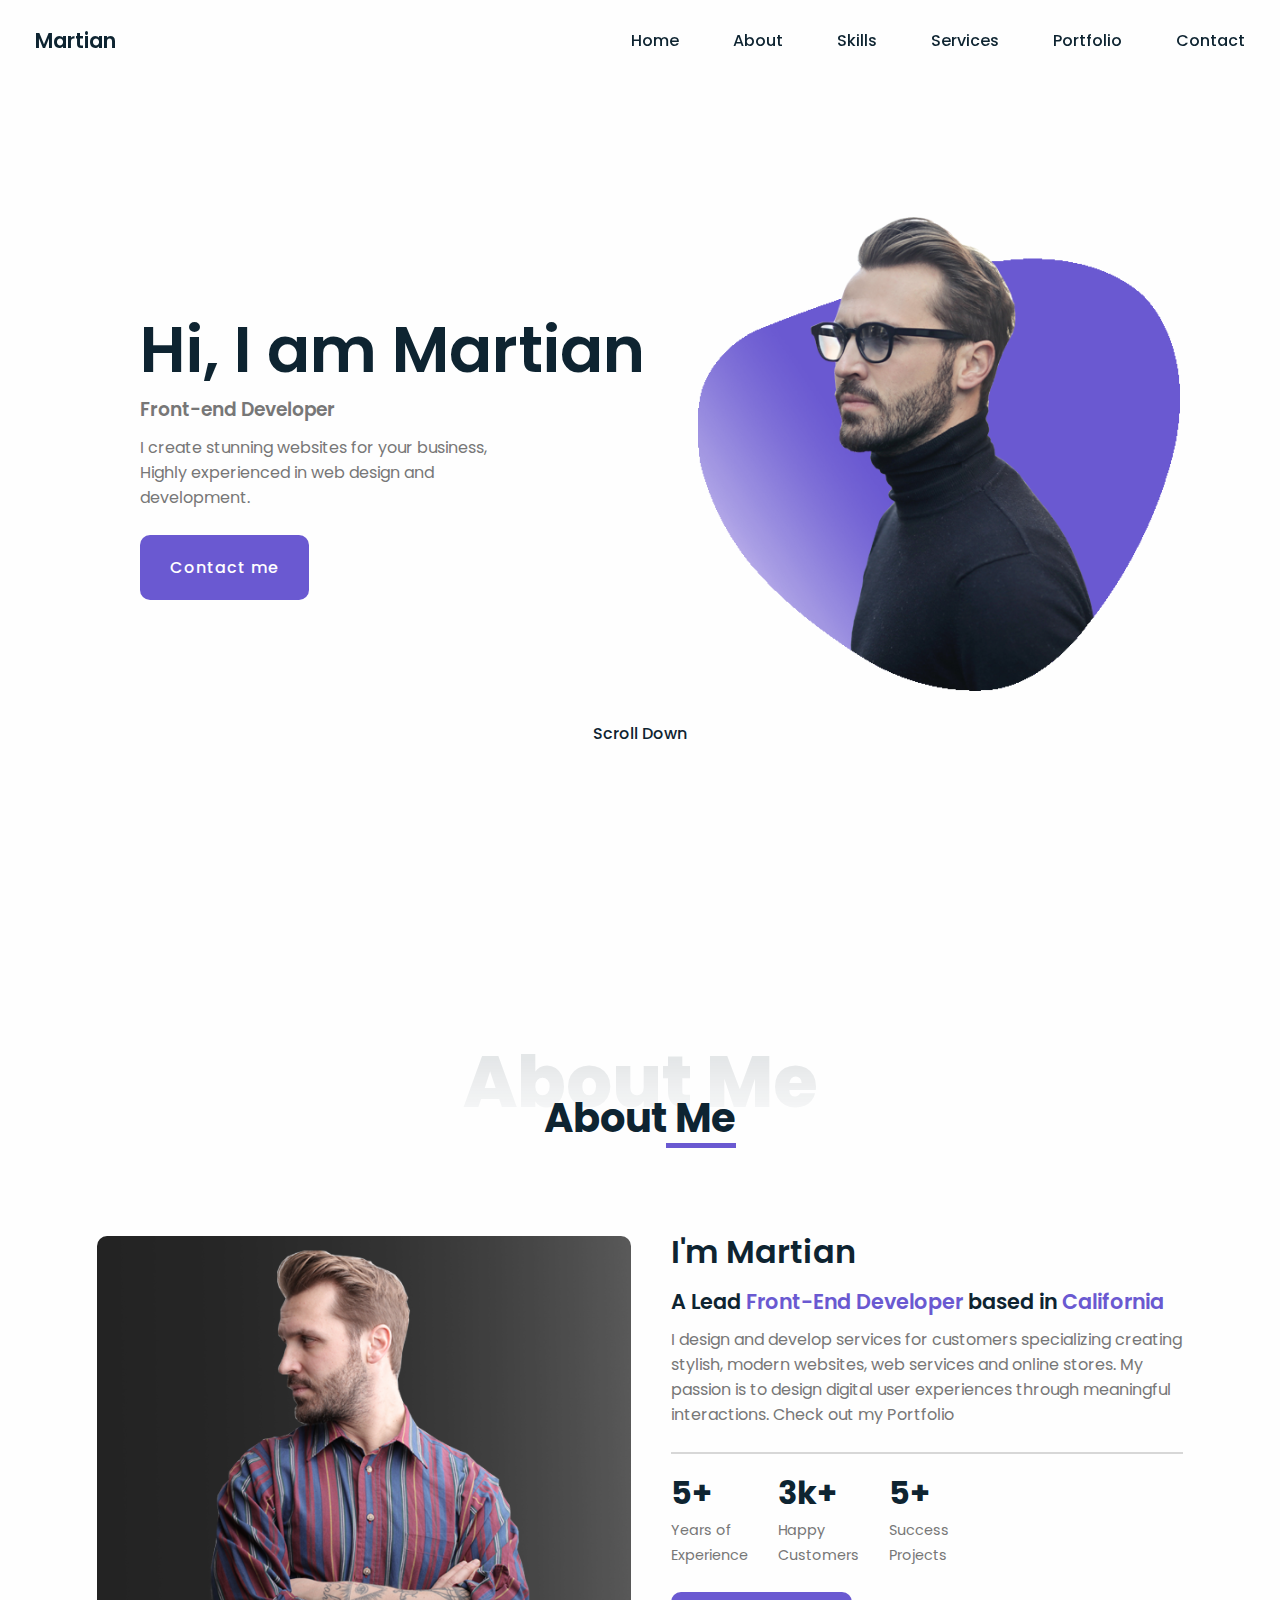
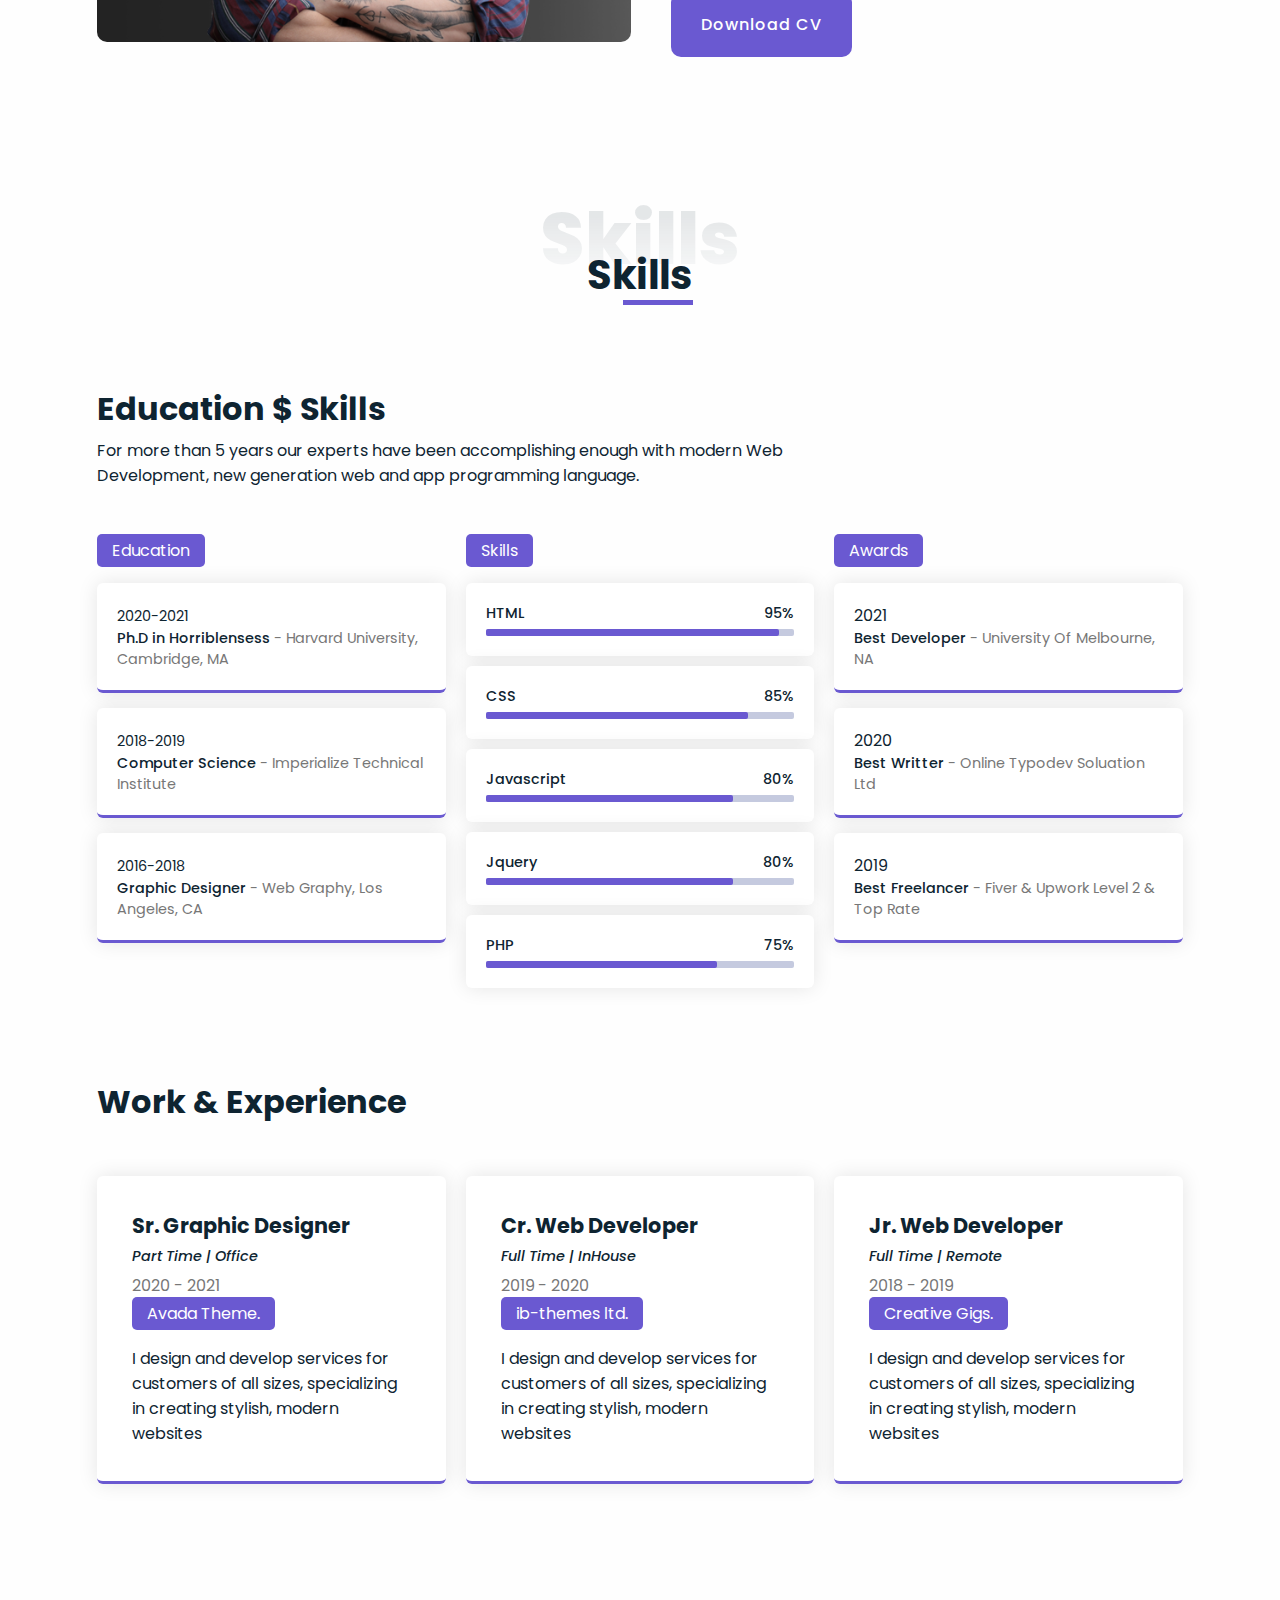
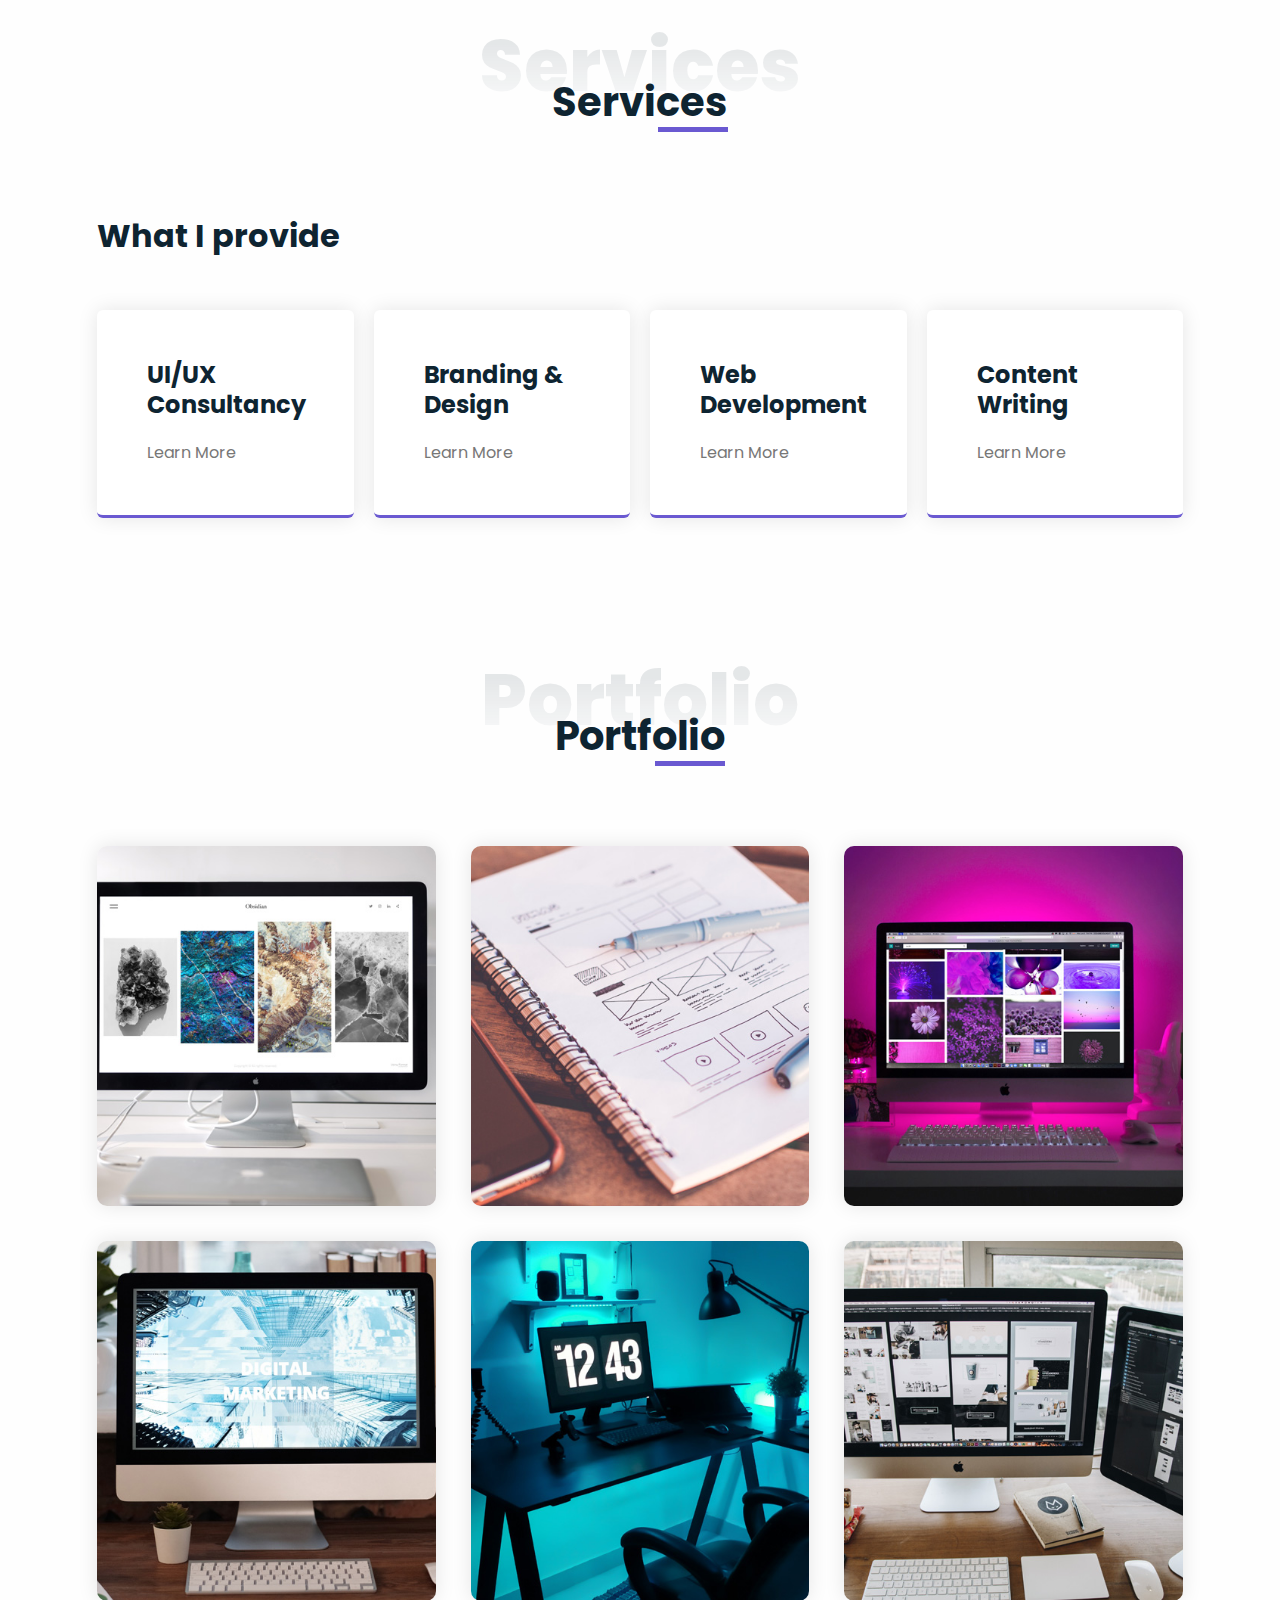
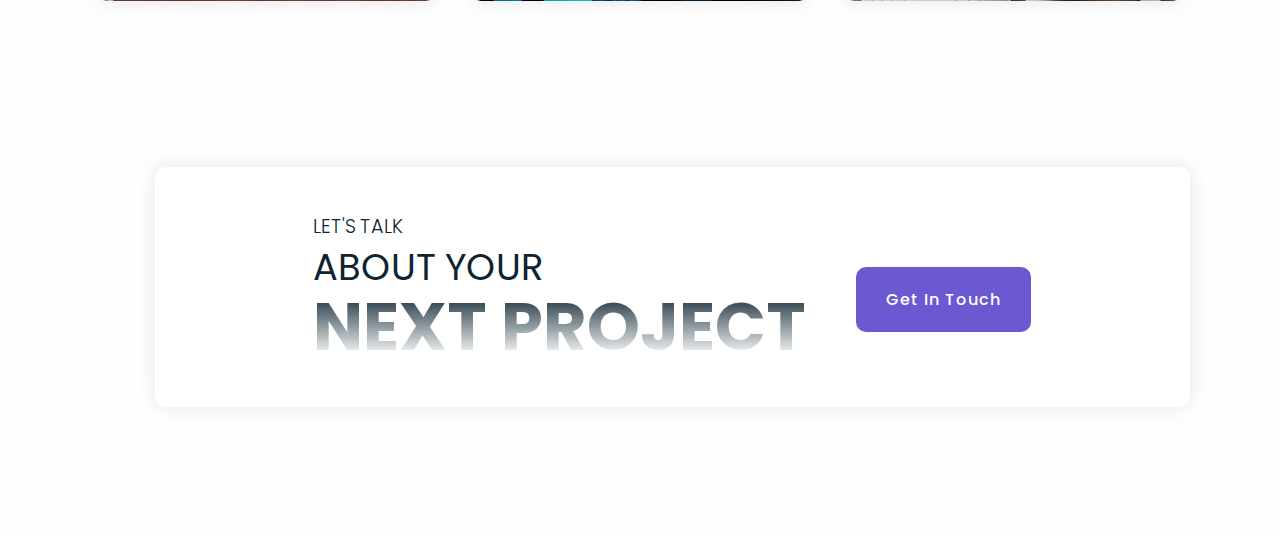
==== site/index.html @ 03ec8947 "portfolio" ====
<!DOCTYPE html>
<html lang="en" dir="ltr">
  <head>
    <meta charset="utf-8">
    <meta name="viewport" content="width=device-width, initial-scale=1.0">
    <title>Complete Responsive Personal Portfolio Website - Html, Css & Javascript</title>
    <link rel="stylesheet" href="css/style.css">
    <link rel="stylesheet" href="https://cdnjs.cloudflare.com/ajax/libs/font-awesome/6.2.1/css/all.min.css" integrity="sha512-MV7K8+y+gLIBoVD59lQIYicR65iaqukzvf/nwasF0nqhPay5w/9lJmVM2hMDcnK1OnMGCdVK+iQrJ7lzPJQd1w==" crossorigin="anonymous" referrerpolicy="no-referrer" />
  </head>
  <body>

    <!--=======Scroll to top button=======-->

    <!--=======Light/Dark theme button=======-->

    <!--=======Header=======-->
    <header>
      <div class="nav-bar">
        <a href="#" class="logo">Martian</a>
        <div class="navigation">
          <div class="nav-items">
            <a href="#home">Home</a>
            <a href="#about">About</a>
            <a href="#skills">Skills</a>
            <a href="#services">Services</a>
            <a href="#portfolio">Portfolio</a>
            <a href="#contact">Contact</a>
          </div>
        </div>
      </div>
    </header>

    <!--=======Home section=======-->
    <section class="home flex-center" id="home">
      <div class="home-container">
        <div class="media-icons">
          <a href="#"><i class="fab fa-facebook-f"></i></a>
          <a href="#"><i class="fab fa-instagram"></i></a>
          <a href="#"><i class="fab fa-twitter"></i></a>
        </div>
        <div class="info">
          <h2>Hi, I am Martian</h2>
          <h3>Front-end Developer</h3>
          <p>I create stunning websites for your business, Highly experienced in web design and development.</p>
          <a href="" class="btn">Contact me <i class="fas fa-arrow-circle-right"></i></a>
        </div>
        <div class="home-img">
          <img src="images/main-img.png" alt="">
        </div>
      </div>
      <a href="#about" class="scroll-down">
        Scroll Down <i class="fas fa-arrow-down"></i>
      </a>
    </section>

    <!--=======About section=======-->
    <section class="about section" id="about">
      <div class="container flex-center">
        <h1 class="section-title-01">About Me</h1>
        <h2 class="section-title-02">About Me</h2>
        <div class="content flex-center">
          <div class="about-img">
            <img src="images/about-img.png" alt="">
          </div>
          <div class="about-info">
            <div class="description">
              <h3>I'm Martian</h3>
              <h4>A Lead <span>Front-End Developer</span> based in <span>California</span></h4>
              <p>I design and develop services for customers specializing creating stylish, modern websites, web services and online stores. My passion is to design digital user experiences through meaningful interactions. Check out my Portfolio</p>
            </div>
            <ul class="professional-list">
              <li class="list-item">
                <h3>5+</h3>
                <span>Years of <br> Experience</span>
              </li>
              <li class="list-item">
                <h3>3k+</h3>
                <span>Happy <br> Customers</span>
              </li>
              <li class="list-item">
                <h3>5+</h3>
                <span>Success <br> Projects</span>
              </li>
            </ul>
            <a href="" class="btn">Download CV <i class="fas fa-download"></i></a>
          </div>
        </div>
      </div>
    </section>

    <!--=======Skills section=======-->
    <section class="skills section" id="skills">
      <div class="container flex-center">
        <h1 class="section-title-01">Skills</h1>
        <h2 class="section-title-02">Skills</h2>
        <div class="content">
          <div class="skills-description">
            <h3>Education $ Skills</h3>
            <p>For more than 5 years our experts have been accomplishing enough with modern Web Development, new generation web and app programming language.</p>
          </div>
          <div class="skills-info education-all">
            <div class="education">
              <h4><label>Education</label></h4>
              <ul class="edu-list">
                <li class="item">
                  <span class="year">2020-2021</span>
                  <p><span>Ph.D in Horriblensess</span> - Harvard University, Cambridge, MA</p>
                </li>
                <li class="item">
                  <span class="year">2018-2019</span>
                  <p><span>Computer Science</span> - Imperialize Technical Institute</p>
                </li>
                <li class="item">
                  <span class="year">2016-2018</span>
                  <p><span>Graphic Designer</span> - Web Graphy, Los Angeles, CA</p>
                </li>
              </ul>
            </div>
            <div class="education">
              <h4><label>Skills</label></h4>
              <ul class="bars">
                <li class="bar">
                  <div class="info">
                    <span>HTML</span>
                    <span>95%</span>
                  </div>
                  <div class="line html"></div>
                </li>
                <li class="bar">
                  <div class="info">
                    <span>CSS</span>
                    <span>85%</span>
                  </div>
                  <div class="line css"></div>
                </li>
                <li class="bar">
                  <div class="info">
                    <span>Javascript</span>
                    <span>80%</span>
                  </div>
                  <div class="line javascript"></div>
                </li>
                <li class="bar">
                  <div class="info">
                    <span>Jquery</span>
                    <span>80%</span>
                  </div>
                  <div class="line jquery"></div>
                </li>
                <li class="bar">
                  <div class="info">
                    <span>PHP</span>
                    <span>75%</span>
                  </div>
                  <div class="line php"></div>
                </li>
              </ul>
            </div>
            <div class="education">
              <h4><label>Awards</label></h4>
              <ul class="edu-list">
                <li class="item">
                  <span>2021</span>
                  <p><span>Best Developer</span> - University Of Melbourne, NA</p>
                </li>
                <li class="item">
                  <span>2020</span>
                  <p><span>Best Writter</span> - Online Typodev Soluation Ltd</p>
                </li>
                <li class="item">
                  <span>2019</span>
                  <p><span>Best Freelancer</span> - Fiver & Upwork Level 2 & Top Rate</p>
                </li>
              </ul>
            </div>
          </div>
          
          <div class="skills-description">
            <h3>Work & Experience</h3>
          </div>
          <div class="skills-info">
            <div class="experience-card">
              <div class="upper">
                <h3>Sr. Graphic Designer</h3>
                <h5>Part Time | Office</h5>
                <span>2020 - 2021</span>
              </div>
              <div class="hr"></div>
              <h4><label>Avada Theme.</label></h4>
              <p>I design and develop services for customers of all sizes, specializing in creating stylish, modern websites</p>
            </div>
            <div class="experience-card">
              <div class="upper">
                <h3>Cr. Web Developer</h3>
                <h5>Full Time | InHouse</h5>
                <span>2019 - 2020</span>
              </div>
              <div class="hr"></div>
              <h4><label>ib-themes ltd.</label></h4>
              <p>I design and develop services for customers of all sizes, specializing in creating stylish, modern websites</p>
            </div>
            <div class="experience-card">
              <div class="upper">
                <h3>Jr. Web Developer</h3>
                <h5>Full Time | Remote</h5>
                <span>2018 - 2019</span>
              </div>
              <div class="hr"></div>
              <h4><label>Creative Gigs.</label></h4>
              <p>I design and develop services for customers of all sizes, specializing in creating stylish, modern websites</p>
            </div>
          </div>

        </div>
      </div>
    </section>

    <!--=======Services section=======-->
    <section class="services section" id="services">
      <div class="container flex-center">
        <h1 class="section-title-01">Services</h1>
        <h2 class="section-title-02">Services</h2>
        <div class="content">
          <div class="services-description">
            <h3>What I provide</h3>
          </div>
          <ul class="service-list">
            <li class="service-container">

              <div class="service-card">
                <i class="fas fa-pencil-ruler"></i>
                <h3>UI/UX Consultancy</h3>
                <div class="learn-more-btn">
                  Learn More <i class="fas fa-long-arrow-alt-right"></i>
                </div>
              </div>

              <div class="service-modal flex-center">
                <div class="service-modal-body">
                  <i class="fas fa-times modal-close-btn"></i>
                  <h3>Ui/UX Consultancy</h3>
                  <h4>What is UX consulting?</h4>
                  <p>UX consulting helps companies improve their product’s overall usability and optimize expenses by implementing the right UX processes, methods, and tools.</p>
                  <h4>What I provide</h4>
                  <ul>
                    <li><i class="fas fa-check-circle"></i> Establish the right UX processes</li>
                    <li><i class="fas fa-check-circle"></i> Create exceptional user experiences</li>
                    <li><i class="fas fa-check-circle"></i> Discover new business opportunities</li>
                    <li><i class="fas fa-check-circle"></i> Save resources</li>
                  </ul>
                </div>
              </div>

            </li>
            
            <li class="service-container">
              <div class="service-card">
                <i class="fas fa-photo-video"></i>
                <h3>Branding & Design</h3>
                <div class="learn-more-btn">
                  Learn More <i class="fas fa-long-arrow-alt-right"></i>
                </div>
              </div>
              <div class="service-modal flex-center">
                <div class="service-modal-body">
                  <i class="fas fa-times modal-close-btn"></i>
                  <h3>Branding & Design</h3>
                  <h4>What is Brand & Design?</h4>
                  <p>Brand Design can be defined as one of the crucial marketing practices of creating the name, logo, design, and the symbolic elements related to the brand to create a distinctive identity in comparison to the other brands in the market and also providing impetus to the product differentiation.</p>
                  <h4>What I provide</h4>
                  <ul>
                    <li><i class="fas fa-check-circle"></i> Logo Design</li>
                    <li><i class="fas fa-check-circle"></i> Banner Design</li>
                    <li><i class="fas fa-check-circle"></i> Visual Identity Packages</li>
                    <li><i class="fas fa-check-circle"></i> Business Cards & Business Systems</li>
                  </ul>
                </div>
              </div>
            </li>

            <li class="service-container">
              <div class="service-card">
                <i class="fas fa-file-code"></i>
                <h3>Web Development</h3>
                <div class="learn-more-btn">
                  Learn More <i class="fas fa-long-arrow-alt-right"></i>
                </div>
              </div>
              <div class="service-modal flex-center">
                <div class="service-modal-body">
                  <i class="fas fa-times modal-close-btn"></i>
                  <h3>Web Development</h3>
                  <h4>What is Web Development?</h4>
                  <p>Web development services are used to design, build, support, and evolve all types of web-based software.</p>
                  <h4>What I provide</h4>
                  <ul>
                    <li><i class="fas fa-check-circle"></i> Web application development</li>
                    <li><i class="fas fa-check-circle"></i> Testing</li>
                    <li><i class="fas fa-check-circle"></i> Maintenance</li>
                  </ul>
                </div>
              </div>
            </li>

            <li class="service-container">
              <div class="service-card">
                <i class="fas fa-align-left"></i>
                <h3>Content Writing</h3>
                <div class="learn-more-btn">
                  Learn More <i class="fas fa-long-arrow-alt-right"></i>
                </div>
              </div>
              <div class="service-modal flex-center">
                <div class="service-modal-body">
                  <i class="fas fa-times modal-close-btn"></i>
                  <h3>Content Writing</h3>
                  <h4>What is Content Writing?</h4>
                  <p>Content writing is the process of planning, writing and editing web content, typically for digital marketing purposes.</p>
                  <h4>What I provide</h4>
                  <ul>
                    <li><i class="fas fa-check-circle"></i> Web content writing</li>
                    <li><i class="fas fa-check-circle"></i> Blog writing for websites</li>
                    <li><i class="fas fa-check-circle"></i> Social media content</li>
                  </ul>
                </div>
              </div>
            </li>

          </ul>
        </div>
      </div>
    </section>

    <!--=======Portfolio section=======-->
    <section class="portfolio section" id="portfolio">
      <div class="container flex-center">
        <h1 class="section-title-01">Portfolio</h1>
        <h2 class="section-title-02">Portfolio</h2>
        <div class="content">
          <div class="portfolio-list">

            <div class="img-card-container">
              <div class="img-card">
                <div class="overlay"></div>
                <div class="info">
                  <h3>UI/UX Design</h3>
                  <span>Youtube</span>
                </div>
                <img src="images/port-img1.jpg" alt="">
              </div>
              <div class="portfolio-model flex-center">
                <div class="portfolio-model-body">
                  <i class="fas fa-times portfolio-close-btn"></i>
                  <h3>UI/UX Design</h3>
                  <img src="images/port-img1.jpg" alt="">
                  <p>Lorem ipsum dolor sit amet, consectetur adipisicing elit, sed do eiusmod tempor incididunt ut labore et dolore magna aliqua. Ut enim ad minim veniam, quis nostrud exercitation ullamco laboris nisi ut aliquip ex ea commodo consequat.</p>
                </div>
              </div>
            </div>
            <div class="img-card-container">
              <div class="img-card">
                <div class="overlay"></div>
                <div class="info">
                  <h3>Branding & Design</h3>
                  <span>Youtube</span>
                </div>
                <img src="images/port-img2.jpg" alt="">
              </div>
              <div class="portfolio-model flex-center">
                <div class="portfolio-model-body">
                  <i class="fas fa-times portfolio-close-btn"></i>
                  <h3>Branding & Design</h3>
                  <img src="images/port-img2.jpg" alt="">
                  <p>Lorem ipsum dolor sit amet, consectetur adipisicing elit, sed do eiusmod tempor incididunt ut labore et dolore magna aliqua. Ut enim ad minim veniam, quis nostrud exercitation ullamco laboris nisi ut aliquip ex ea commodo consequat.</p>
                </div>
              </div>
            </div>
            <div class="img-card-container">
              <div class="img-card">
                <div class="overlay"></div>
                <div class="info">
                  <h3>Web Development</h3>
                  <span>Youtube</span>
                </div>
                <img src="images/port-img3.jpg" alt="">
              </div>
              <div class="portfolio-model flex-center">
                <div class="portfolio-model-body">
                  <i class="fas fa-times portfolio-close-btn"></i>
                  <h3>Web Development</h3>
                  <img src="images/port-img3.jpg" alt="">
                  <p>Lorem ipsum dolor sit amet, consectetur adipisicing elit, sed do eiusmod tempor incididunt ut labore et dolore magna aliqua. Ut enim ad minim veniam, quis nostrud exercitation ullamco laboris nisi ut aliquip ex ea commodo consequat.</p>
                </div>
              </div>
            </div>
            <div class="img-card-container">
              <div class="img-card">
                <div class="overlay"></div>
                <div class="info">
                  <h3>Content Writing</h3>
                  <span>Youtube</span>
                </div>
                <img src="images/port-img4.jpg" alt="">
              </div>
              <div class="portfolio-model flex-center">
                <div class="portfolio-model-body">
                  <i class="fas fa-times portfolio-close-btn"></i>
                  <h3>Content Writing</h3>
                  <img src="images/port-img4.jpg" alt="">
                  <p>Lorem ipsum dolor sit amet, consectetur adipisicing elit, sed do eiusmod tempor incididunt ut labore et dolore magna aliqua. Ut enim ad minim veniam, quis nostrud exercitation ullamco laboris nisi ut aliquip ex ea commodo consequat.</p>
                </div>
              </div>
            </div>
            <div class="img-card-container">
              <div class="img-card">
                <div class="overlay"></div>
                <div class="info">
                  <h3>Interface Design</h3>
                  <span>Youtube</span>
                </div>
                <img src="images/port-img5.jpg" alt="">
              </div>
              <div class="portfolio-model flex-center">
                <div class="portfolio-model-body">
                  <i class="fas fa-times portfolio-close-btn"></i>
                  <h3>Interface Design</h3>
                  <img src="images/port-img5.jpg" alt="">
                  <p>Lorem ipsum dolor sit amet, consectetur adipisicing elit, sed do eiusmod tempor incididunt ut labore et dolore magna aliqua. Ut enim ad minim veniam, quis nostrud exercitation ullamco laboris nisi ut aliquip ex ea commodo consequat.</p>
                </div>
              </div>
            </div>
            <div class="img-card-container">
              <div class="img-card">
                <div class="overlay"></div>
                <div class="info">
                  <h3>Web Design</h3>
                  <span>Youtube</span>
                </div>
                <img src="images/port-img6.jpg" alt="">
              </div>
              <div class="portfolio-model flex-center">
                <div class="portfolio-model-body">
                  <i class="fas fa-times portfolio-close-btn"></i>
                  <h3>Web Design</h3>
                  <img src="images/port-img6.jpg" alt="">
                  <p>Lorem ipsum dolor sit amet, consectetur adipisicing elit, sed do eiusmod tempor incididunt ut labore et dolore magna aliqua. Ut enim ad minim veniam, quis nostrud exercitation ullamco laboris nisi ut aliquip ex ea commodo consequat.</p>
                </div>
              </div>
            </div>

          </div>
          <!--=======Get-in-touct=======-->
          <div class="get-in-touch sub-section">
            <div class="container">
              <div class="content flex-center">
                <div class="contact-card flex-center">
                  <div class="title">
                    <h4>Let's Talk</h4>
                    <h3>About Your</h3>
                    <h2>Next Project</h2>
                  </div>
                  <div class="contact-btn">
                    <a href="" class="btn">Get In Touch <i class="fas fa-paper-plane"></i> </a>
                  </div>
                </div>
              </div>
            </div>
          </div>
          
          <!--=======Our Clients=======-->
        </div>

      </div>
    </section>
    

    <!--=======Contact section=======-->

    <!--=======Footer=======-->

    <!--=======External scripts=======-->
    <script src="js/main.js"></script>

  </body>
</html>
---- site/css/style.css ----
@import url('https://fonts.googleapis.com/css2?family=Poppins:ital,wght@0,100;0,200;0,300;0,400;0,500;0,600;0,700;0,800;0,900;1,100;1,200;1,300;1,400;1,500;1,600;1,700;1,800;1,900&display=swap');

:root{
  /*=======Main theme colors=======*/
  --first-color: #0e2431;
  --second-color: #6a59d1;
  --third-color: #777;

  /*=======Hover colors=======*/
  --hover-color: #614fd0;

  /*=======Background colors=======*/
  --body-bg-color: #fefefe;
  --card-bg-color: #fff;
  --modal-bg-color: #fff;
  --bg-transparent-color: rgba(0, 0, 0, 0.1);
  --transparent-color-01: rgba(0, 0, 0, 0.1);
  --transparent-color-02: rgba(106, 89, 209, 0.1);
  --line-color: #d7d7d7;

  /*=======Color Filter=======*/
  --color-filter: invert(1);

  /*=======Box shadow=======*/
  --box-shadow: 0px 0px 20px rgb(0 0 0 / 10%);

  /*=======Font size=======*/
  --small-font-size: 0.9em;
  --normal-font-size: 1em;

  /*=======Scroll bar colors=======*/
  --scroll-bar-color: #c5cadf;
  --scroll-thumb-color: #70768a;
  --scroll-thumb-hover-color: #454f6b;
}

*{
  margin: 0;
  padding: 0;
  box-sizing: border-box;
  font-family: 'Poppins', sans-serif;
}

html{
  scroll-behavior: smooth;
}

body{
  color: var(--first-color);
  background: var(--body-bg-color);
  margin: 2rem 0 0 0;
  transition: .5s ease;
}

a{
  text-decoration: none;
}

li{
  list-style: none;
}

/*=======Scroll to top button=======*/

/*=======Light/Dark theme button=======*/

/*=======Scroll bar=======*/
::-webkit-scrollbar{
  background: var(--scroll-bar-color);
}

::-webkit-scrollbar-thumb{
  background: var(--scroll-thumb-color);
  border-radius: 2em;
}

::-webkit-scrollbar-thumb:hover{
  background: var(--scroll-thumb-hover-color);
}

/*=======Header=======*/
header{
  z-index: 99999;
  width: 100%;
  position: fixed;
  top: 0;
  left: 0;
  backdrop-filter: blur(20px);
  transition: .6s ease;
}

header.sticky{
  background: rgba(255, 255, 255, 0.1);
  box-shadow: var(--box-shadow);
}

.nav-bar{
  position: relative;
  height: calc(4rem + 1rem);
  max-width: 1250px;
  display: flex;
  justify-content: space-between;
  align-items: center;
  margin-left: auto;
  margin-right: auto;
  padding: 0 20px;
  transition: .6s ease;
}

header.sticky .nav-bar{
  height: calc(2.5rem + 1rem);
}

.nav-bar .logo{
  color: var(--first-color);
  font-size: 1.3em;
  font-weight: 600;
}

.nav-items a{
  color: var(--first-color);
  font-size: var(--normal-font-size);
  font-weight: 500;
}

.nav-items a:not(:last-child){
  margin-right: 50px;
}

.nav-items a:hover{
  color: var(--second-color);
}

/*=======Home section=======*/
.home{
  position: relative;
  max-width: 1250px;
  min-height: 100vh;
  margin-left: auto;
  margin-right: auto;
  padding: 4rem 2rem;
  flex-direction: column;
}

.home .home-container{
  display: flex;
  justify-content: space-between;
  align-items: center;
  width: 100%;
}

.home-container .media-icons{
  display: flex;
  flex-direction: column;
  margin-right: 40px;
}

.home-container .media-icons a{
  color: var(--second-color);
  font-size: 1.5em;
  margin: 10px 0;
}

.home-container .media-icons a:hover{
  color: var(--hover-color);
}

.home-container .info h2{
  font-size: 4em;
  font-weight: 600;
  line-height: 70px;
}

.home-container .info h3{
  color: var(--third-color);
  font-feature-settings: 1.3em;
  font-weight: 600;
  line-height: 50px;
}

.home-container .info p{
  color: var(--third-color);
  font-size: var(--normal-font-size);
  max-width: 350px;
}

.btn{
  background-color: var(--second-color);
  color: #fff;
  font-size: var(--normal-font-size);
  font-weight: 500;
  display: inline-block;
  margin-top: 25px;
  padding: 20px 30px;
  letter-spacing: 1px;
  border-radius: 10px;
}

.btn:hover{
  background: var(--hover-color);
}

.home-container .home-img{
  position: relative;
}

.home-container .home-img img{
  width: 90%;
  transform: translate(0, 0);
}

.home .scroll-down{
  color: var(--first-color);
  font-size: var(--normal-font-size);
  font-weight: 500;
  margin-top: 20px;
}

.home .scroll-down i{
  color: var(--second-color);
  font-size: 1.2em;
  animation: arrow-down ease 2s infinite;
}

@keyframes arrow-down {
  0%{
    transform: translateY(0);
  }
  30%{
    transform: translateY(10px);
  }
}



/*=======Common styles for all sections=======*/
.flex-center{
  display: flex;
  justify-content: center;
  align-items: center;
}

.section{
  position: relative;
  width: 1150px;
  margin-left: auto;
  margin-right: auto;
  padding: 6rem 2rem 2rem;
}

.sub-section{
  position: relative;
  width: 1150px;
  margin-left: auto;
  margin-right: auto;
  padding: 6rem 0;
}

.section-title-01{
  font-size: 4.5em;
  font-weight: 800;
  margin-bottom: 2rem;
  background: linear-gradient(to top, transparent 0%, var(--first-color) 70%) ;
  -webkit-background-clip: text;
  -webkit-text-fill-color: transparent;
  opacity: .1;
}

.section-title-02{
  font-size: 2.5em;
  font-weight: 700;
  transform: translateY(-80px);
}

.section-title-02:before{
  content: '';
  position: absolute;
  width: 70px;
  height: 5px;
  right: 0;
  bottom: 0;
  background: var(--second-color);
}

.container{
  position: relative;
  flex-direction: column;
}

/*=======About section=======*/
.about .container .content{
  column-gap: 40px;
  width: 100%;
}

.about-img{
  position: relative;
}

.about-img img{
  max-width: 100%;
  min-width: 500px;
  border-radius: 10px;
}

.about-info .description{
  max-width: 600px;
}

.about-info .description h3{
  font-size: 2em;
  font-weight: 600;
  margin-bottom: 10px;
}

.about-info .description h4{
  font-size: 1.3em;
  font-weight: 600;
  margin-bottom: 10px;
}

.about-info .description h4 span{
  color: var(--second-color);
}

.about-info .description p{
  color: var(--third-color);
  font-size: var(--normal-font-size);
  margin-bottom: 15px;
  padding-bottom: 25px;
  border-bottom: 2px solid var(--line-color);
}

.about-info .professional-list{
  display: flex;
  column-gap: 30px;
}

.about-info .professional-list .list-item h3 {
  font-size: 2em;
  font-weight: 700;
}

.about-info .professional-list .list-item span{
  color: var(--third-color);
  font-size: var(--small-font-size);
}

/*=======Skills section=======*/
.skills .container .content{
  width: 100%;
}

.skills-description{
  max-width: 700px;
  margin-bottom: 50px;
}

.skills-description h3{
  font-size: 2em;
  margin-bottom: 5px;
}

.skills-info{
  max-width: 100%;
  display: grid;
  grid-template-columns: repeat(auto-fill, minmax(300px, 1fr));
  gap: 20px;
  margin: 0 auto;
}

.skills-info h4{
  margin-bottom: 20px;
}

.skills-info h4 label{
  background: var(--second-color);
  color: #fff;
  font-size: var(--normal-font-size);
  font-weight: 400;
  padding: 5px 15px;
  border-radius: 5px;
}

.education-all{
  margin-bottom: 80px;
}

.edu-list .item{
  background: var(--card-bg-color);
  box-shadow: var(--box-shadow);
  border-bottom: 3px solid var(--second-color);
  padding: 20px;
  margin-top: 15px;
  border-radius: 6px;
  transition: .3s ease;
}

.edu-list .item .year{
  font-size: var(--small-font-size);
  margin-bottom: 5px;
}

.edu-list .item p{
  color: var(--third-color);
  font-size: var(--small-font-size);
}

.edu-list .item p span{
  color: var(--first-color);
  font-size: var(--normal-font-size);
  font-weight: 500;
}

.bar{
  background: var(--card-bg-color);
  box-shadow: var(--box-shadow);
  margin-bottom: 10px;
  padding: 20px;
  border-radius: 6px;
  transition: .3s ease;
}

.bar .info{
  display: flex;
  justify-content: space-between;
  align-items: center;
  margin-bottom: 5px;
  font-size: var(--small-font-size);
}

.bar .info span{
  font-weight: 500;
}

.bar .line{
  position: relative;
  width: 100%;
  height: 7px;
  background: #c5cadf;
  border-radius: 2px;
}

.bar .line:before{
  content: '';
  position: absolute;
  height: 100%;
  top: 0;
  left: 0;
  background: var(--second-color);
  border-radius: 2px;
}

.bar .html:before{
  width: 95%;
}
.bar .css:before{
  width: 85%;
}
.bar .javascript:before{
  width: 80%;
}
.bar .jquery:before{
  width: 80%;
}
.bar .php:before{
  width: 75%;
}

.experience-card{
  background: var(--card-bg-color);
  border-bottom: 3px solid var(--second-color);
  padding: 35px;
  border-radius: 6px;
  box-shadow: var(--box-shadow);
  transition: .3s ease;
}

.experience-card .upper{
  line-height: 30px;
}

.experience-card h3{
  font-size: 1.3em;
  font-weight: 700;
}

.experience-card h5{
  font-size: var(--small-font-size);
  font-weight: 500;
  font-style: italic;
}

.experience-card span{
  color: var(--third-color);
}

.experience-card hr{
  width: 100%;
  height: 2px;
  background: var(--line-color);
  margin: 10px 0 22px;
}

.edu-list .item:hover, .bar:hover, .experience-card:hover{
  transform: scale(1.03);
}

/*=======Services section=======*/
.services .container .content{
  width: 100%;
}

.services-description h3{
  font-size: 2em;
  margin-bottom: 50px;
}

.service-list{
  display: grid;
  grid-template-columns: repeat(auto-fill, minmax(225px, 1fr));
  max-width: 100%;
  margin: 0 auto;
  gap: 20px;
}

.service-card{
  background: var(--card-bg-color);
  border-bottom: 3px solid var(--second-color);
  padding: 50px;
  border-radius: 6px;
  box-shadow: var(--box-shadow);
}

.service-card i{
  color: var(--second-color);
  font-size: 3em;
  margin-bottom: 30px;
}

.service-card h3{
  font-size: 1.5em;
  font-weight: 700;
  line-height: 30px;
  margin-bottom: 20px;
}

.service-card .learn-more-btn{
  color: var(--third-color);
  cursor: pointer;
  transition: .3s ease;
}

.service-card .learn-more-btn i{
  transition: .3s ease;
  font-size: 0.3em;

}
.service-card:hover .learn-more-btn i{
  transform: translateX(10px);
}

.service-modal{
  z-index: 999999;
  position: fixed;
  width: 100%;
  height: 100vh;
  top: 0;
  left: 0;
  background-color: var(--transparent-color-01);
  backdrop-filter: blur(10px);
  visibility: hidden;
  opacity: 0;
  transition: .3s ease;
}

.service-modal.active{
  visibility: visible;
  opacity: 1;
}

.service-modal-body{
  position: relative;
  background: var(--modal-bg-color);
  max-width: 600px;
  margin: 20px;
  padding: 40px;
  border-radius: 10px;
  box-shadow: var(--box-shadow);
  transform: translateY(-50px);
  transition: .5s ease;
}


.service-modal.active .service-modal-body{
  transform: translateY(0);
}



.service-modal-body .modal-close-btn{
  position: absolute;
  top: 0;
  right: 0;
  margin: 20px;
  cursor: pointer;
}

.service-modal-body h3{
  font-size: 2em;
}

.service-modal-body h4{
  font-size: 1.3em;
  font-weight: 600;
  margin: 15px 0 10px;
}

.service-modal-body ul li{
  margin-top: 15px;
}

.service-modal-body ul li i{
  color: var(--second-color)
}

/*=======Portfolio section=======*/
.portfolio .container .content{
  width: 100%;
}

.portfolio-list{
  display: grid;
  grid-template-columns: repeat(auto-fill, minmax(300px, 1fr));
  max-width: 100%;
  gap: 35px;
  margin: 0 auto;
}

.portfolio-list .img-card{
  position: relative;
  max-width: 100%;
  height: 360px;
  border-radius: 10px;
  box-shadow: var(--box-shadow);
  overflow: hidden;
  cursor: pointer;
}

.portfolio-list .img-card .overlay{
  transition: 1s ease;
}

.portfolio-list .img-card:hover .overlay{
  z-index: 777;
  position: absolute;
  width: 100%;
  height: 100%;
  background: rgba(0, 0, 0, 0.5);
}

.portfolio-list .img-card .info{
  z-index: 777;
  position: absolute;
  bottom: 0;
  left: 0;
  margin: 20px;
  color: #fff;
  transform: translateY(20px);
  opacity: 0;
  transition: .5s ease;
}

.portfolio-list .img-card:hover .info{
  transform: translateY(0);
  opacity: 1;
}

.portfolio-list .img-card .info h3{
  font-size: 1.5em;
}

.portfolio-list .img-card .info span{
  font-size: 1.2em;
}

.portfolio-list .img-card img{
  width: 100%;
  height: 100%;
  object-fit: cover;
}

.portfolio-model{
  z-index: 999999;
  position: fixed;
  width: 100%;
  height: 100vh;
  top: 0;
  left: 0;
  background: var(--transparent-color-01);
  backdrop-filter: blur(20px);
  visibility: hidden;
  opacity: 0;
  transition: .3s ease;
}

.portfolio-model.active{
  visibility: visible;
  opacity: 1;
}

.portfolio-model-body{
  position: relative;
  background: var(--modal-bg-color);
  max-width: 600px;
  margin: 20px;
  padding: 40px;
  border-radius: 10px;
  box-shadow: var(--box-shadow);
  transform: translateY(-50px);
  transition: .5s ease;
}

.portfolio-model.active .portfolio-model-body{
  transform: translateY(0);
}

.portfolio-close-btn{
  position: absolute;
  top: 0;
  right: 0;
  margin: 20px;
  cursor: pointer;
}

.portfolio-model-body h3{
  font-size: 1.5em;
}

.portfolio-model-body img{
  width: 100%;
  margin: 20px 0;
  border-radius: 10px;
}


/*=======Get-in-touct=======*/
.get-in-touch{
  margin-top: 70px;
}

.get-in-touch .container .content{
  width: 100%;
}

.get-in-touch .contact-card{
  position: relative;
  width: 90%;
  background: var(--card-bg-color);
  box-shadow: var(--box-shadow);
  padding: 50px;
  border-radius: 10px;
  column-gap: 50px;
}

.contact-card .title{
  text-transform: uppercase;
  line-height: 60px;
}

.contact-card .title h4{
  font-size: 1.2em;
  font-weight: 300;
  line-height: 20px;
}

.contact-card .title h3{
  font-size: 2.3em;
  font-weight: 400;
}

.contact-card .title h2{
  font-size: 4.2em;
  font-weight: 700;
  background: linear-gradient(to top, transparent 0%, var(--first-color));
  -webkit-background-clip: text;
  -webkit-text-fill-color: transparent;
  opacity: 0.9;
}

/*=======Our Clients=======*/

/*=======Contact section=======*/

/*=======Footer=======*/

/*=======Media query max-width 1070px=======*/
@media screen and (max-width: 1070px){
  /*=======Header navigation menu=======*/

  /*=======Home section=======*/

  /*=======About section=======*/

  /*=======Get-in-touct=======*/

  /*=======Our clients=======*/

  /*=======Contact section=======*/

  /*=======Footer=======*/
}

/*=======Media query max-width 730px=======*/
@media screen and (max-width: 730px){
  /*=======Common styles for all sections=======*/

  /*=======Home section=======*/

  /*=======Get-in-touch section=======*/
}
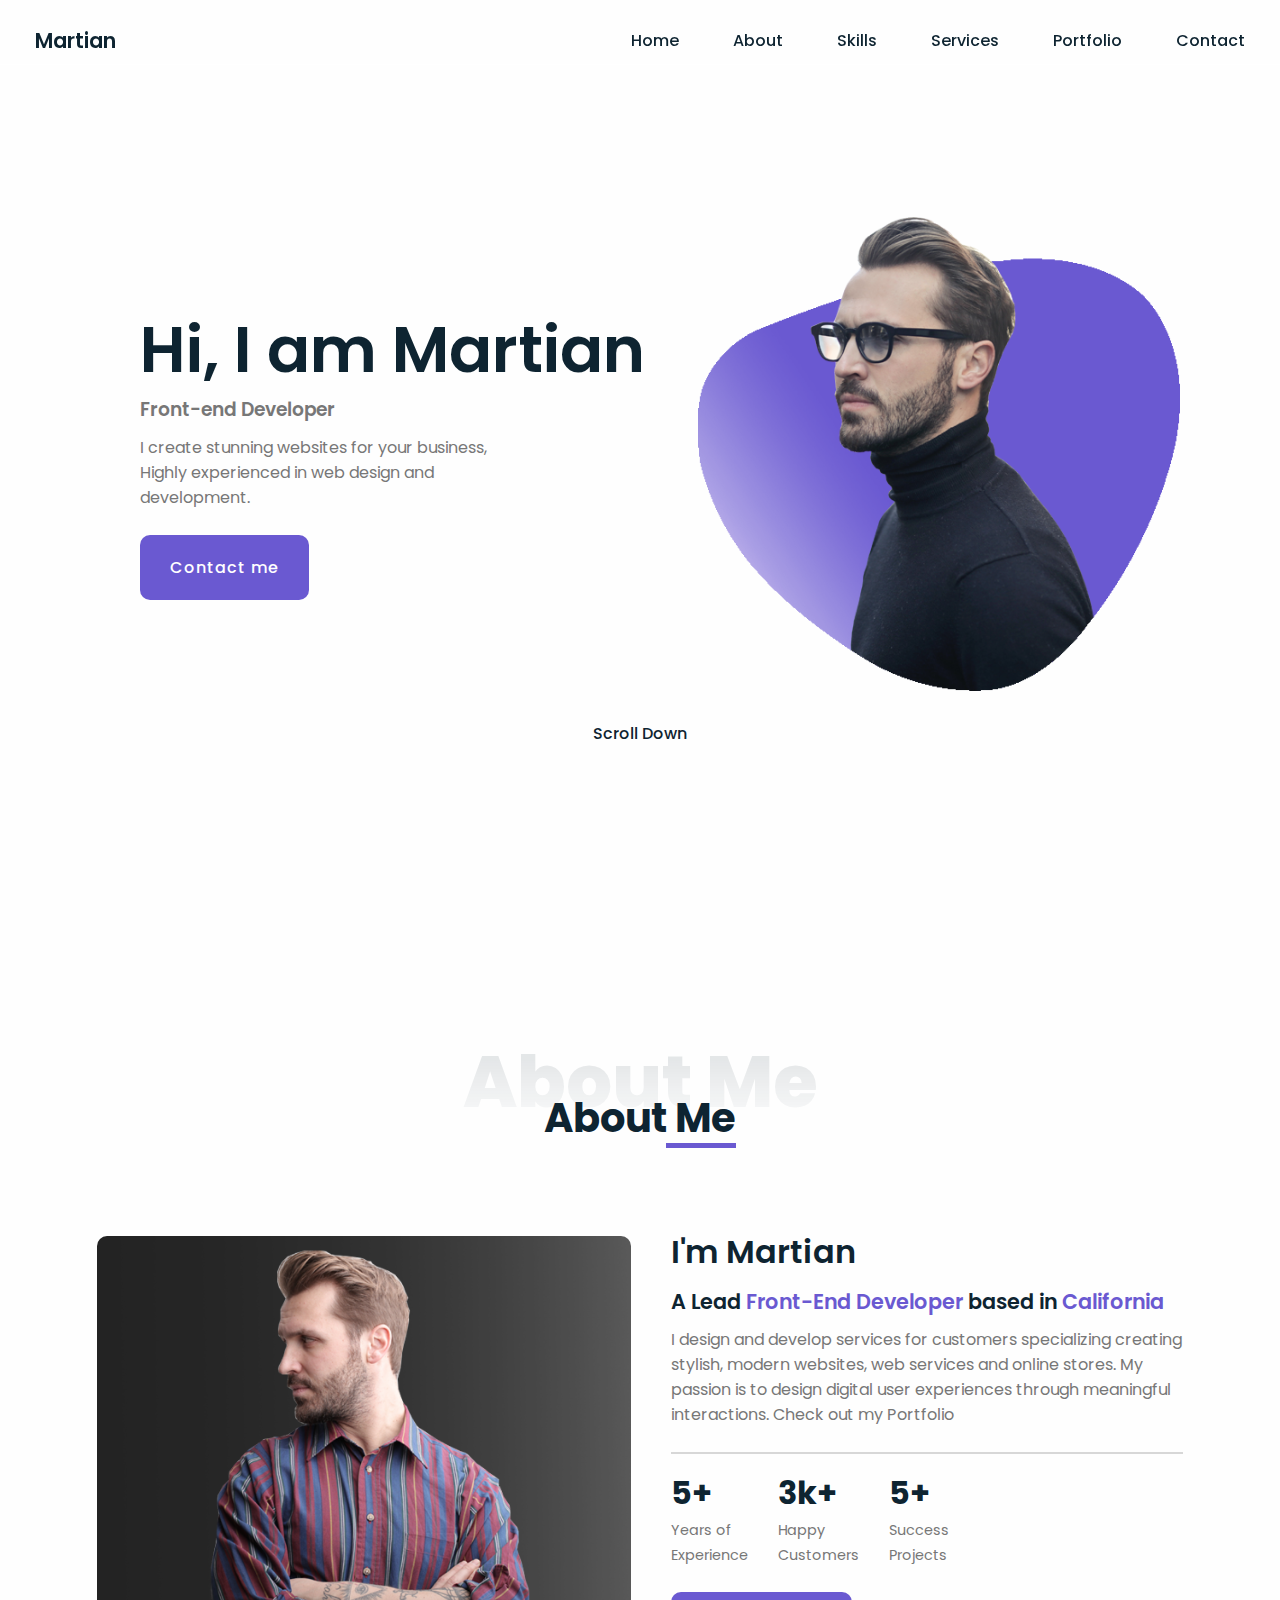
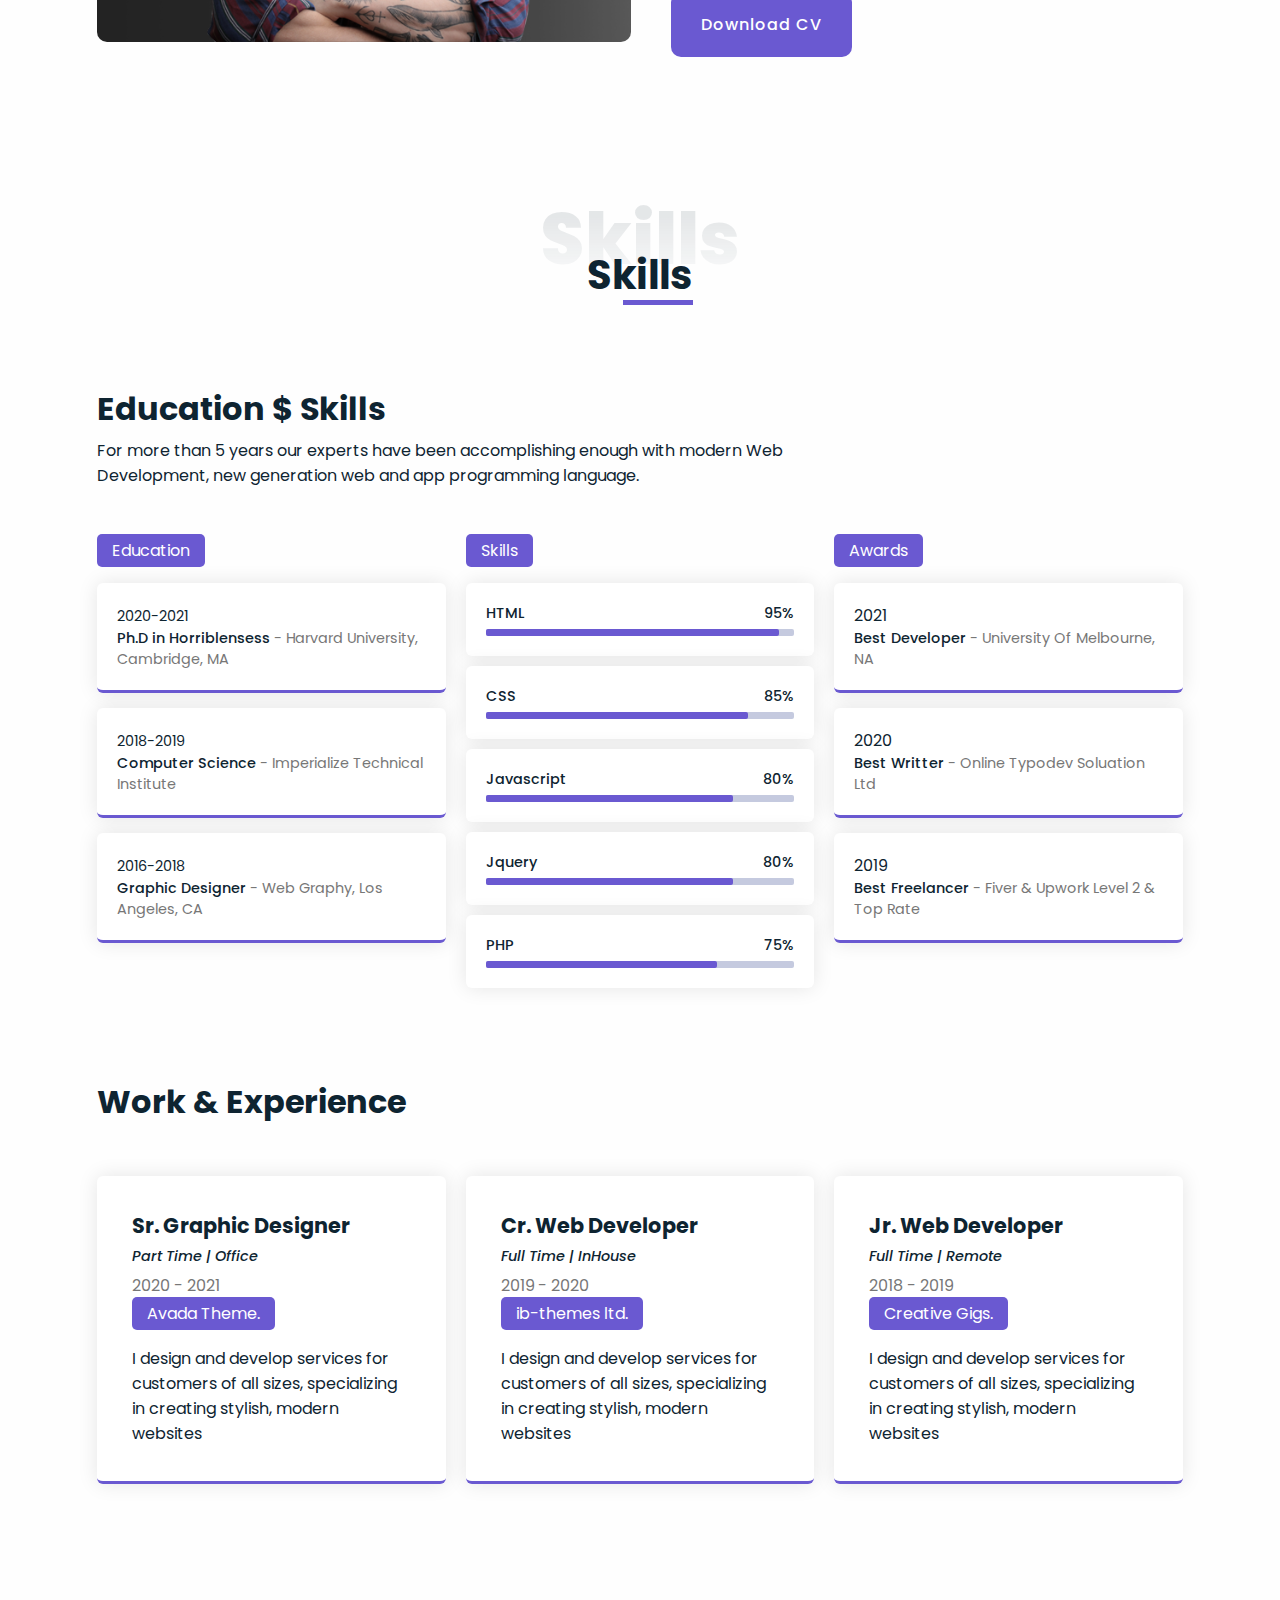
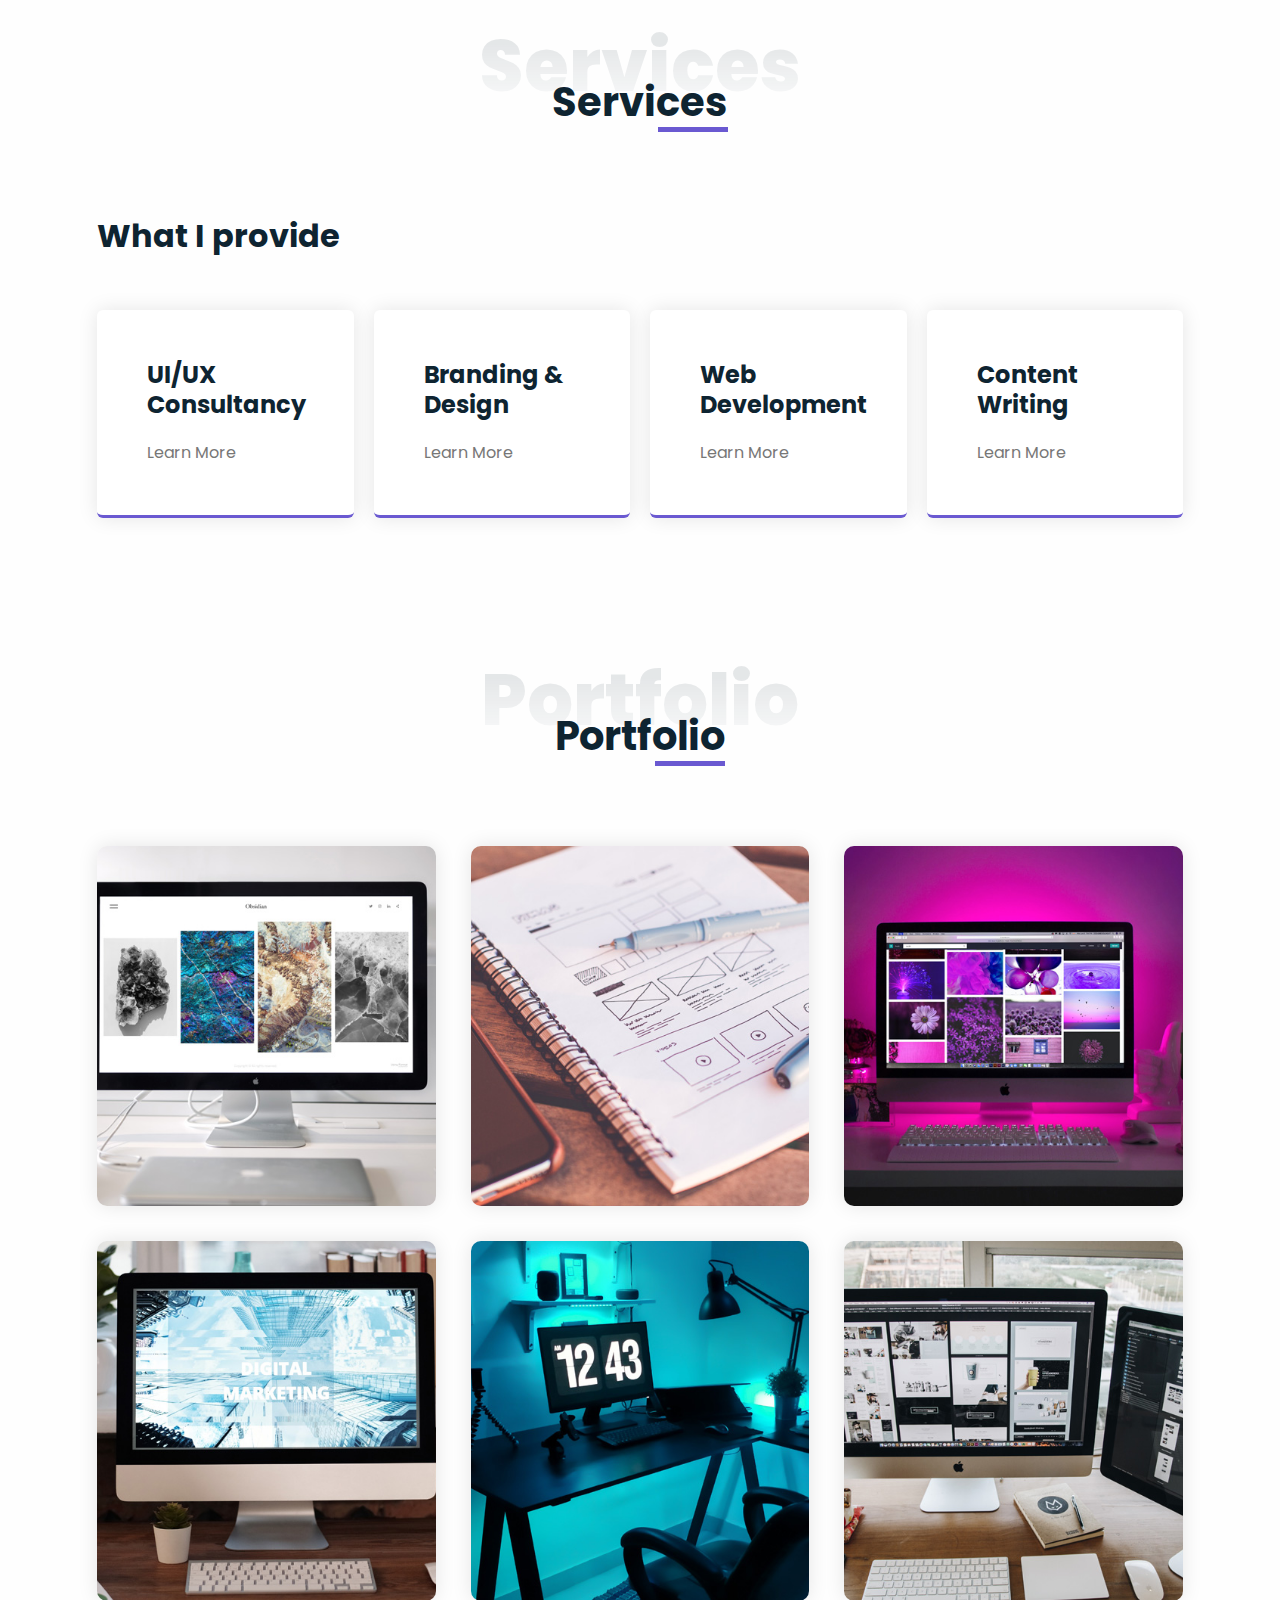
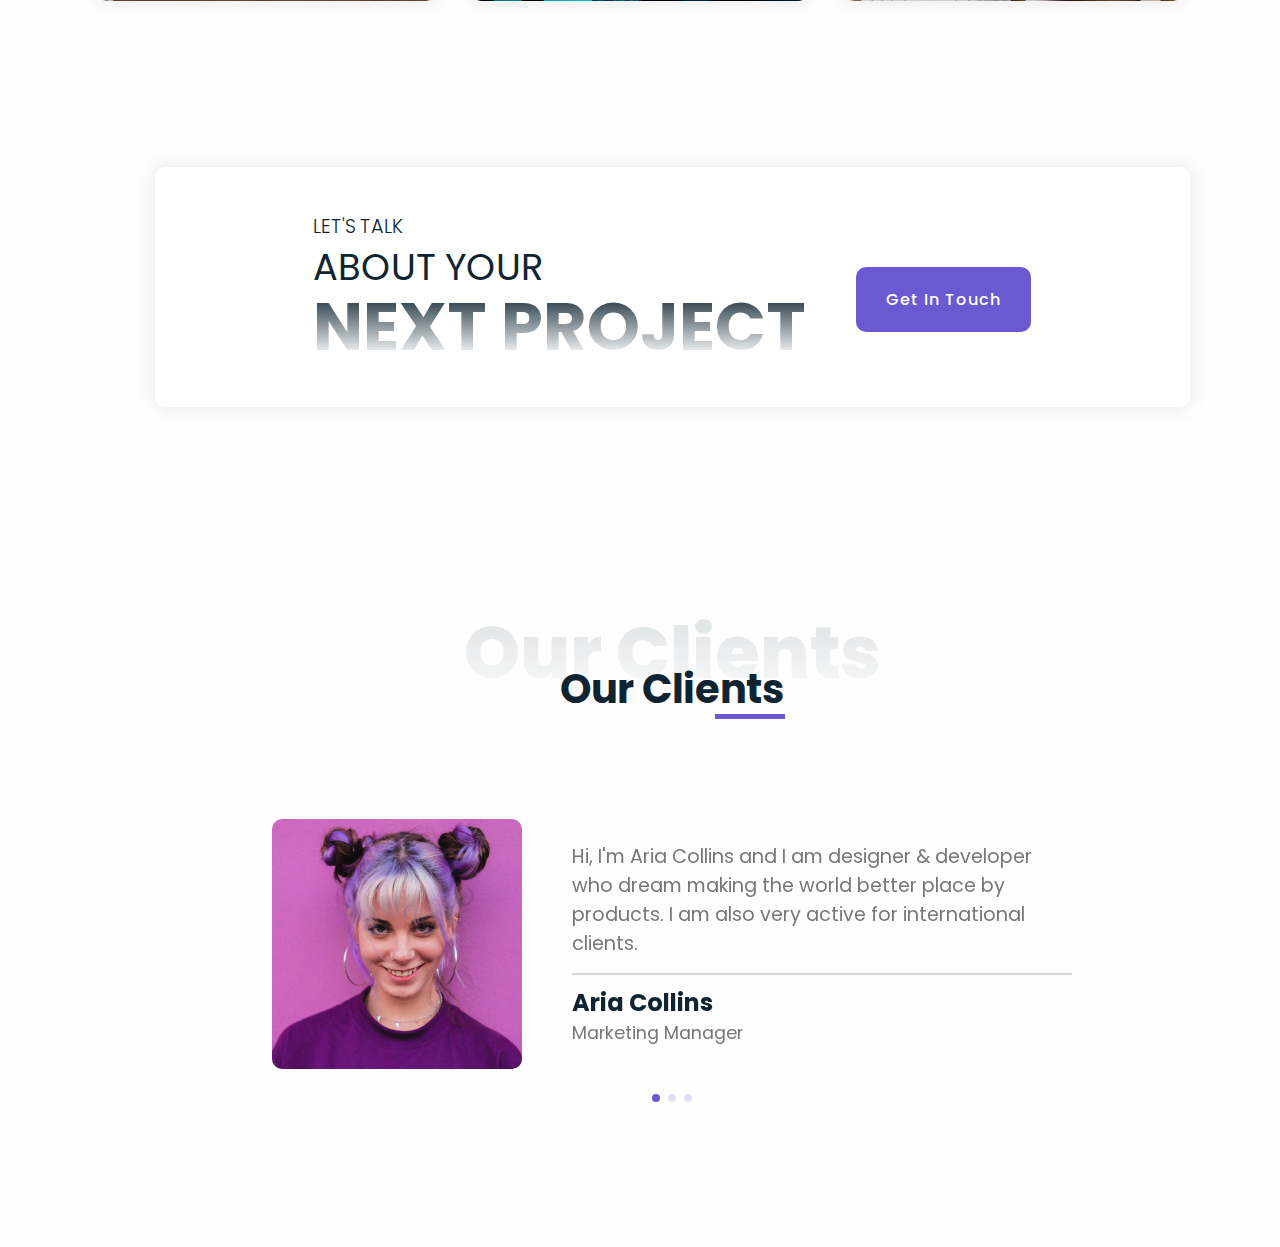
==== commit 83883722: "our clientes" ====
--- a/site/index.html
+++ b/site/index.html
@@ -4,6 +4,7 @@
     <meta charset="utf-8">
     <meta name="viewport" content="width=device-width, initial-scale=1.0">
     <title>Complete Responsive Personal Portfolio Website - Html, Css & Javascript</title>
+    <link rel="stylesheet" href="css/swiper-bundle.min.css">
     <link rel="stylesheet" href="css/style.css">
     <link rel="stylesheet" href="https://cdnjs.cloudflare.com/ajax/libs/font-awesome/6.2.1/css/all.min.css" integrity="sha512-MV7K8+y+gLIBoVD59lQIYicR65iaqukzvf/nwasF0nqhPay5w/9lJmVM2hMDcnK1OnMGCdVK+iQrJ7lzPJQd1w==" crossorigin="anonymous" referrerpolicy="no-referrer" />
   </head>
@@ -467,10 +468,70 @@
             </div>
           </div>
           
-          <!--=======Our Clients=======-->
         </div>
 
       </div>
+      
+      <!--=======Our Clients=======-->
+      <section class="our-client sub-section">
+        <div class="container flex-center">
+          <h1 class="section-title-01">Our Clients</h1>
+          <h2 class="section-title-02">Our Clients</h2>
+          <div class="content">
+
+            
+            <div class="swiper client-swiper">
+              <div class="swiper-wrapper">
+
+                <div class="swiper-slide flex-center">
+                  <div class="client-img">
+                    <img src="images/client1.jpg" alt="">
+                  </div>
+                  <div class="client-details">
+                    <p>Hi, I'm Aria Collins and I am designer & developer who dream making the world better place by products. I am also very active for international clients.</p>
+                    <h3>Aria Collins</h3>
+                    <span>Marketing Manager</span>
+                  </div>
+                </div>
+
+                <div class="swiper-slide flex-center">
+                  <div class="client-img">
+                    <img src="images/client2.jpg" alt="">
+                  </div>
+                  <div class="client-details">
+                    <p>This is outstanding work. Everything I needed to do has been done by the makers. I really like this template and more importantly my clients are blown away by it.</p>
+                    <h3>Cillian Metcalfe</h3>
+                    <span>Graphic Designer</span>
+                  </div>
+                </div>
+
+                <div class="swiper-slide flex-center">
+                  <div class="client-img">
+                    <img src="images/client3.jpg" alt="">
+                  </div>
+                  <div class="client-details">
+                    <p>These people really know what they are doing! Great customer support availability and supperb kindness. I am very happy that I've purchased this liscense!!!</p>
+                    <h3>Kianna Baird</h3>
+                    <span>App Developer</span>
+                  </div>
+                </div>
+
+              </div>
+              <div class="swiper-button-next">
+                <i class="fas fa-chevron-right"></i>
+              </div>
+              <div class="swiper-button-prev">
+                <i class="fas fa-chevron-left"></i>
+              </div>
+              <div class="swiper-pagination"></div>
+            </div>
+            
+          </div>
+        </div>
+      </section>
+
+
+
     </section>
     
 
@@ -479,6 +540,7 @@
     <!--=======Footer=======-->
 
     <!--=======External scripts=======-->
+    <script src="js/swiper-bundle.min.js"></script>
     <script src="js/main.js"></script>
 
   </body>
--- a/site/css/style.css
+++ b/site/css/style.css
@@ -789,6 +789,72 @@
 }
 
 /*=======Our Clients=======*/
+.our-client .container{
+  flex-direction: column;
+}
+
+.our-client .container .container{
+  width: 100%;
+}
+
+.client-swiper .swiper-wrapper{
+  margin-bottom: 30px;
+}
+
+.client-swiper .swiper-slide{
+  gap: 50px;
+  margin: 20px 0;
+}
+
+.client-img{
+  width: 250px;
+  height: 250px;
+  overflow: hidden;
+  border-radius: 10px;
+}
+
+.client-img img{
+  width: 100%;
+  height: 100%;
+  object-fit: cover;
+}
+
+.client-details{
+  max-width: 500px;
+}
+
+.client-details p{
+  font-size: 1.2em;
+  color: var(--third-color);
+  padding-bottom: 15px;
+  margin-bottom: 10px;
+  border-bottom: 2px solid var(--line-color);
+}
+
+.client-details h3{
+  color: var(--first-color);
+  font-size: 1.5em;
+}
+
+.client-details span{
+  color: var(--third-color);
+  font-size: 1.1em;
+}
+
+.swiper-button-next:after, .swiper-button-prev:after{
+  content:'';
+}
+
+.swiper-button-next, .swiper-button-prev{
+  color: var(--second-color);
+  font-size: 3em;
+}
+
+.swiper-pagination-bullet,
+.swiper-pagination-bullet-active{
+  background: var(--second-color);
+}
+
 
 /*=======Contact section=======*/
 
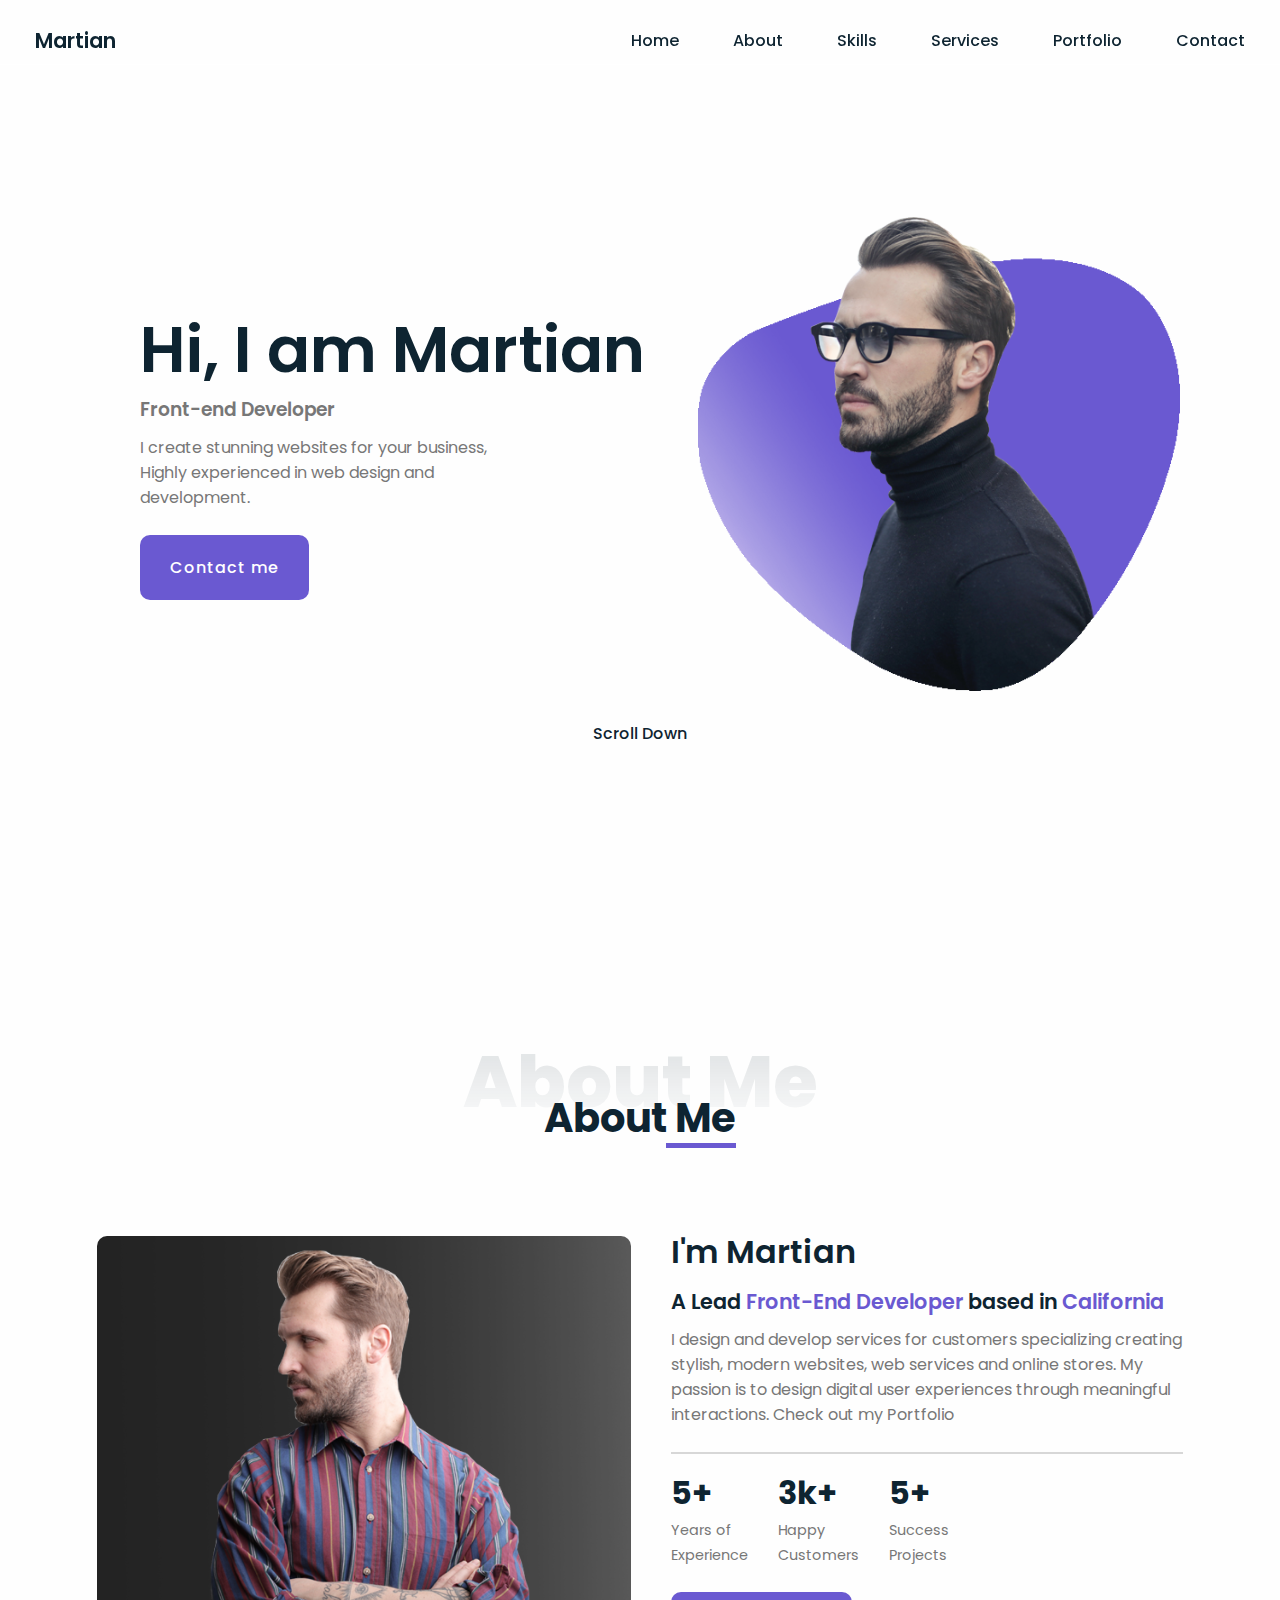
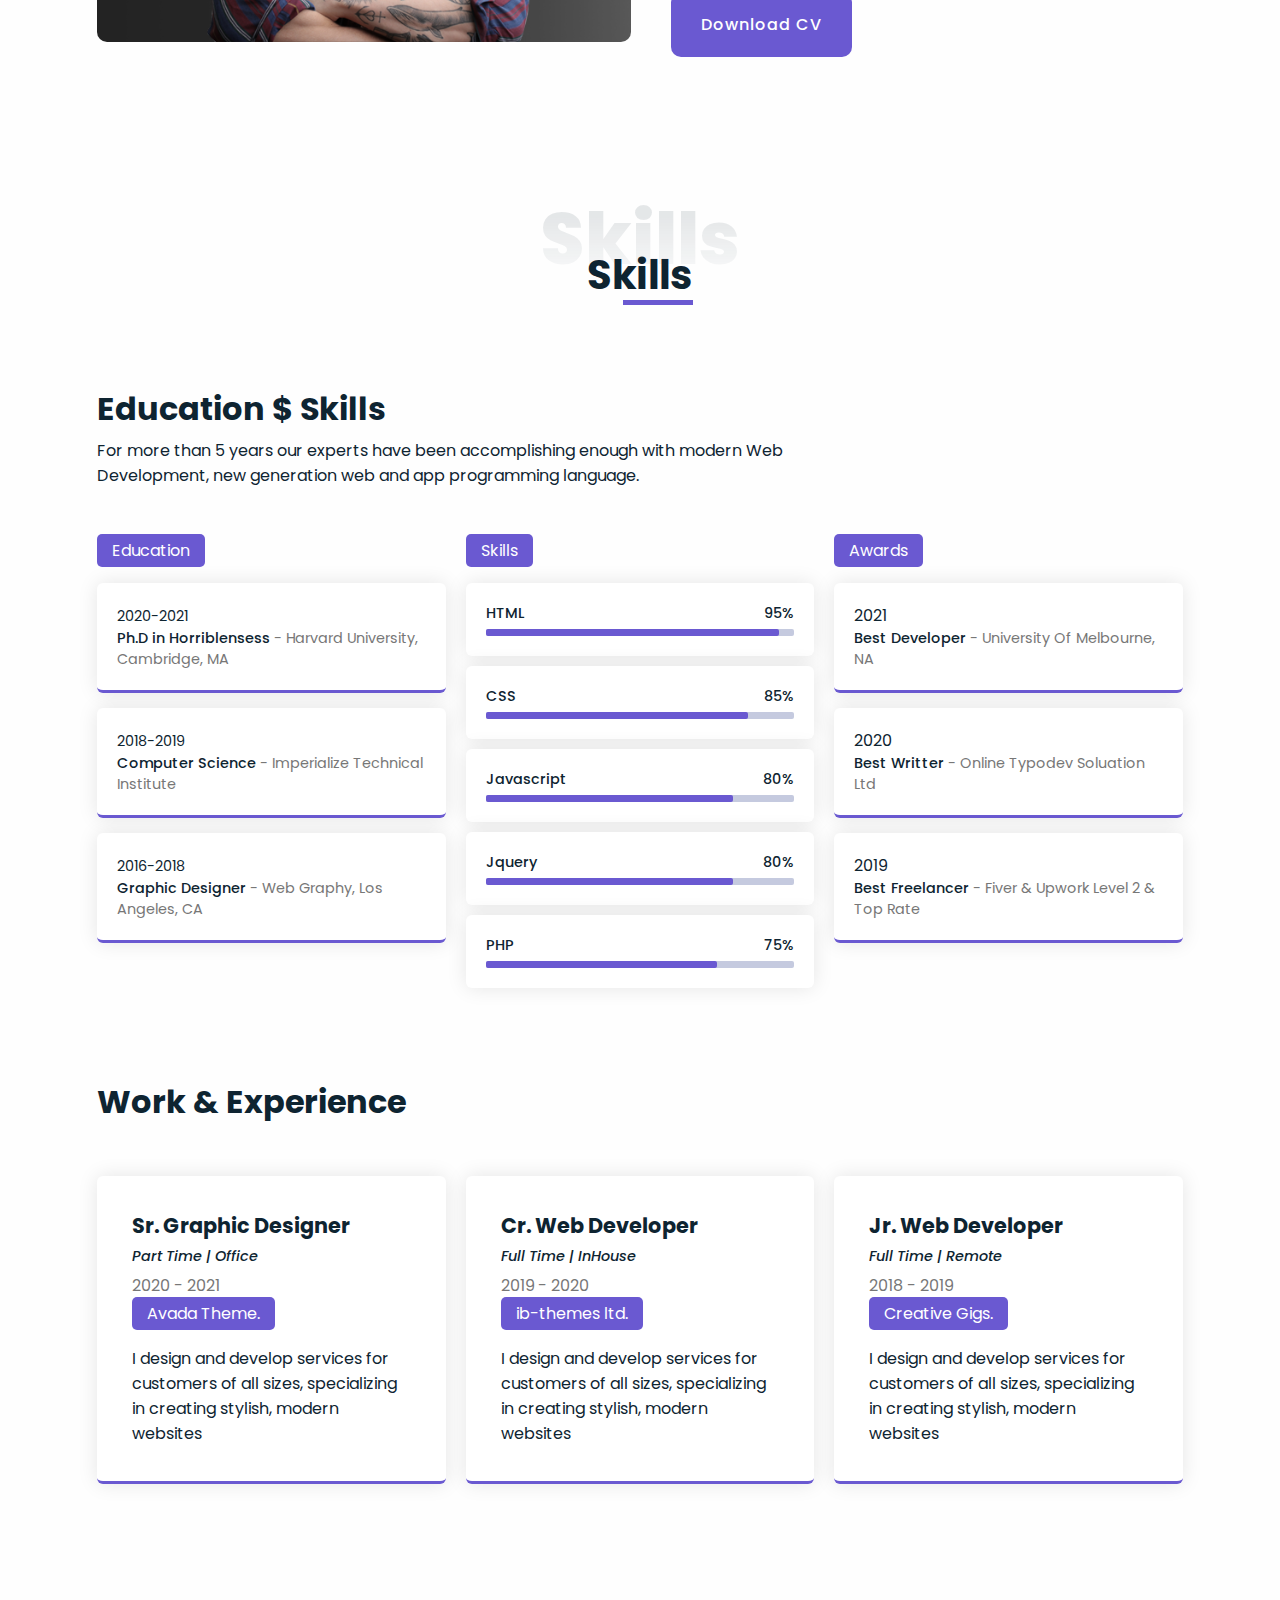
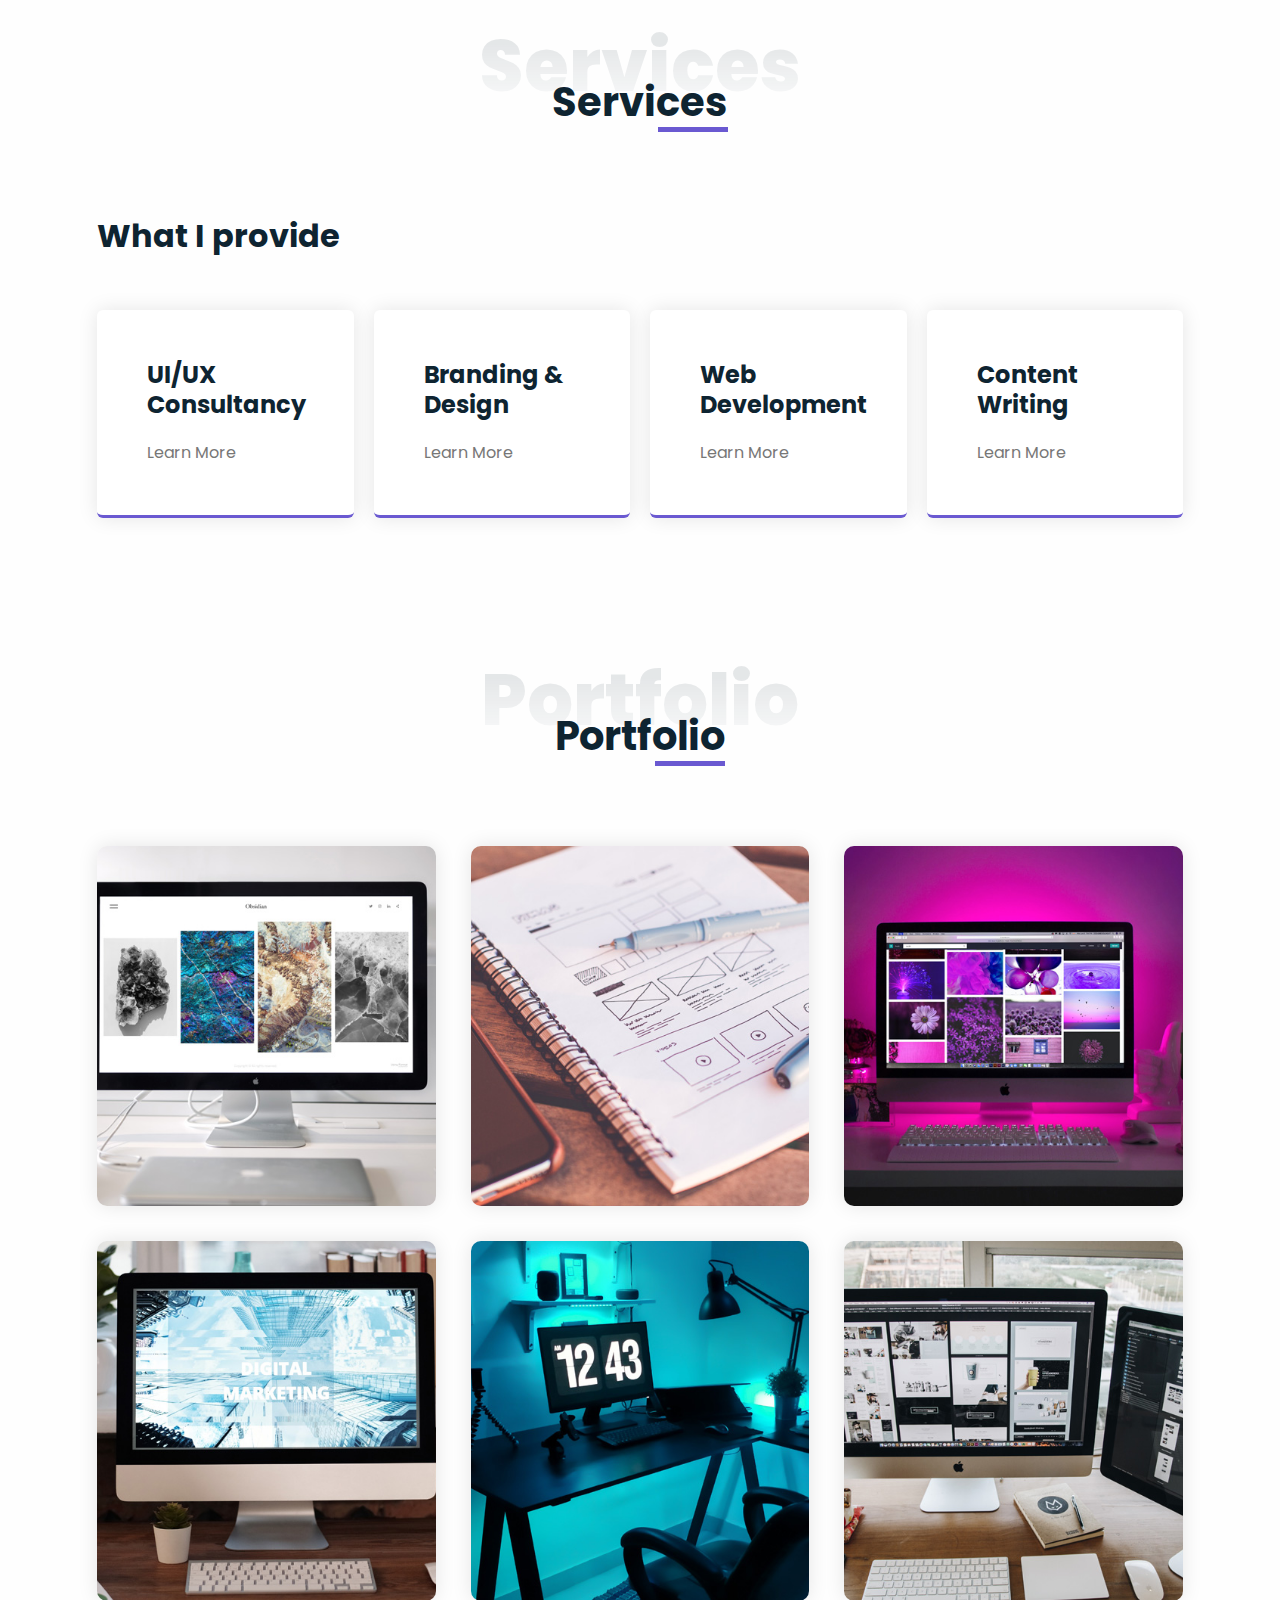
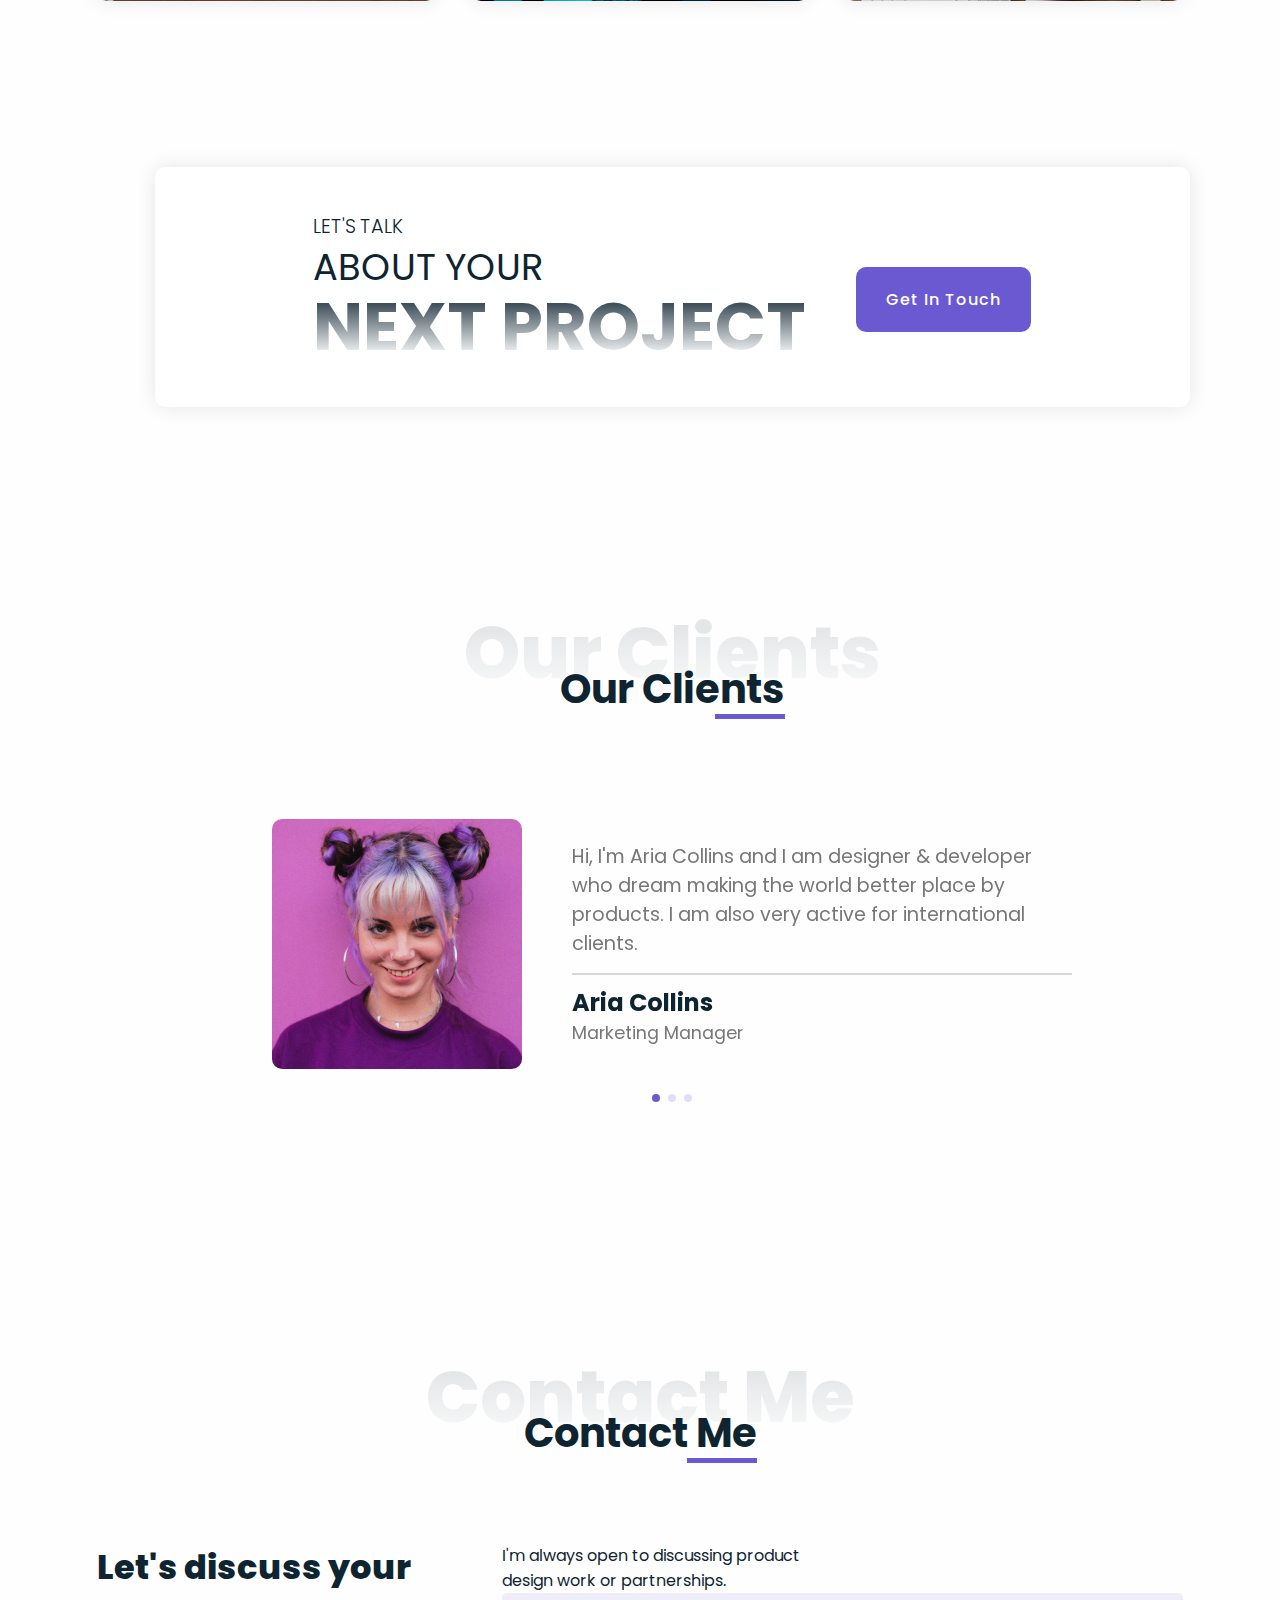
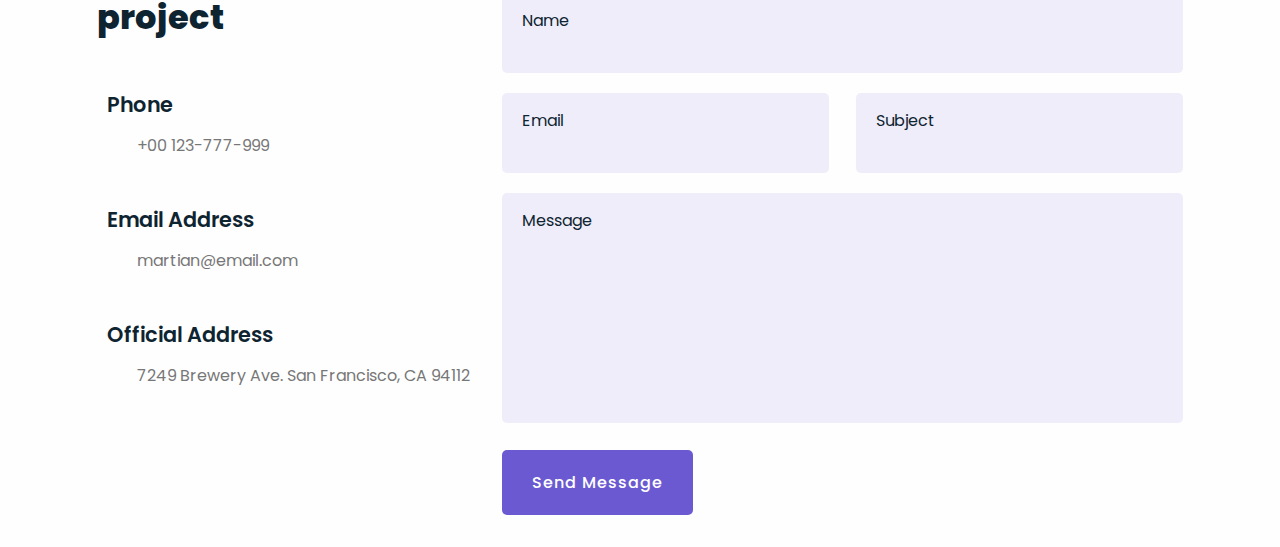
==== commit 90f8bce2: "contact area" ====
--- a/site/index.html
+++ b/site/index.html
@@ -530,12 +530,52 @@
         </div>
       </section>
 
-
-
     </section>
-    
 
     <!--=======Contact section=======-->
+    <section class="contact section" id="contact">
+      <div class="container flex-center">
+        <h1 class="section-title-01">Contact Me</h1>
+        <h2 class="section-title-02">Contact Me</h2>
+        <div class="content">
+          <div class="contact-left">
+            <h2>Let's discuss your project</h2>
+            <ul class="contact-list">
+              <li>
+                <h3 class="item-title"> <i class="fas fa-phone"></i> Phone</h3>
+                <span>+00 123-777-999</span>
+              </li>
+              <li>
+                <h3 class="item-title"> <i class="fas fa-envelope"></i> Email Address</h3>
+                <span><a href="mailto:martian@email.com">martian@email.com</a></span>
+              </li>
+              <li>
+                <h3 class="item-title"> <i class="fas fa-map-marker-alt"></i> Official Address</h3>
+                <span>7249 Brewery Ave. San Francisco, CA 94112</span>
+              </li>
+            </ul>
+          </div>
+          <div class="contact-right">
+            <p>I'm always open to discussing product <br><span>design work or partnerships.</span></p>
+
+            <form action="" class="contact-form">
+              <div class="first-row">
+                <input type="text" placeholder="Name">
+              </div>
+              <div class="second-row">
+                <input type="email" placeholder="Email">
+                <input type="text" placeholder="Subject">
+              </div>
+              <div class="third-row">
+                <textarea name="message" rows="7" placeholder="Message"></textarea>
+              </div>
+              <button class="btn" type="submit">Send Message <i class="fas fa-paper-plane"></i></button>
+            </form>
+          </div>
+
+        </div>
+      </div>
+    </section>
 
     <!--=======Footer=======-->
 
--- a/site/css/style.css
+++ b/site/css/style.css
@@ -855,8 +855,85 @@
   background: var(--second-color);
 }
 
-
 /*=======Contact section=======*/
+.contact .container .content{
+  display: flex;
+  justify-content: space-between;
+  width: 100%;
+}
+
+.contact-left h2{
+  font-size: 2.1em;
+  font-weight: 800;
+  margin-bottom: 40px;
+}
+
+.contact-list li{
+  margin-bottom: 40px;
+}
+
+.contact-list li h3{
+  font-size: 1.3em;
+  font-weight: 600;
+  margin-bottom: 10px;
+}
+
+.contact-list li h3 i{
+  color: var(--third-color);
+  font-size: 1.3em;
+  margin-right: 10px;
+}
+
+.contact-list li span{
+  color: var(--third-color);
+  margin-left: 40px;
+}
+
+.contact-list li span a{
+  color: var(--third-color);
+}
+
+.contact-right {}
+
+.contact-form input, .contact-form textarea{
+  border: none;
+  color: var(--first-color);
+  background: var(--transparent-color-02);
+  font-size: var(--normal-font-size);
+  margin-bottom: 20px;
+  padding: 15px 40px 40px 20px;
+  border-radius: 5px;
+}
+
+.contact-form textarea{
+  width: 100%;
+  resize: none;
+}
+
+::placeholder{
+  color: var(--first-color);
+}
+
+.contact-form .first-row input{
+  width: 100%;
+}
+
+.contact-form .second-row{
+  display: flex;
+  justify-content: space-between;
+}
+
+
+.contact-form .second-row input{
+  width: 48%;
+}
+
+.contact-form .btn{
+  border: none;
+  margin-top: 0;
+  border-radius: 5px;
+  cursor: pointer;
+}
 
 /*=======Footer=======*/
 
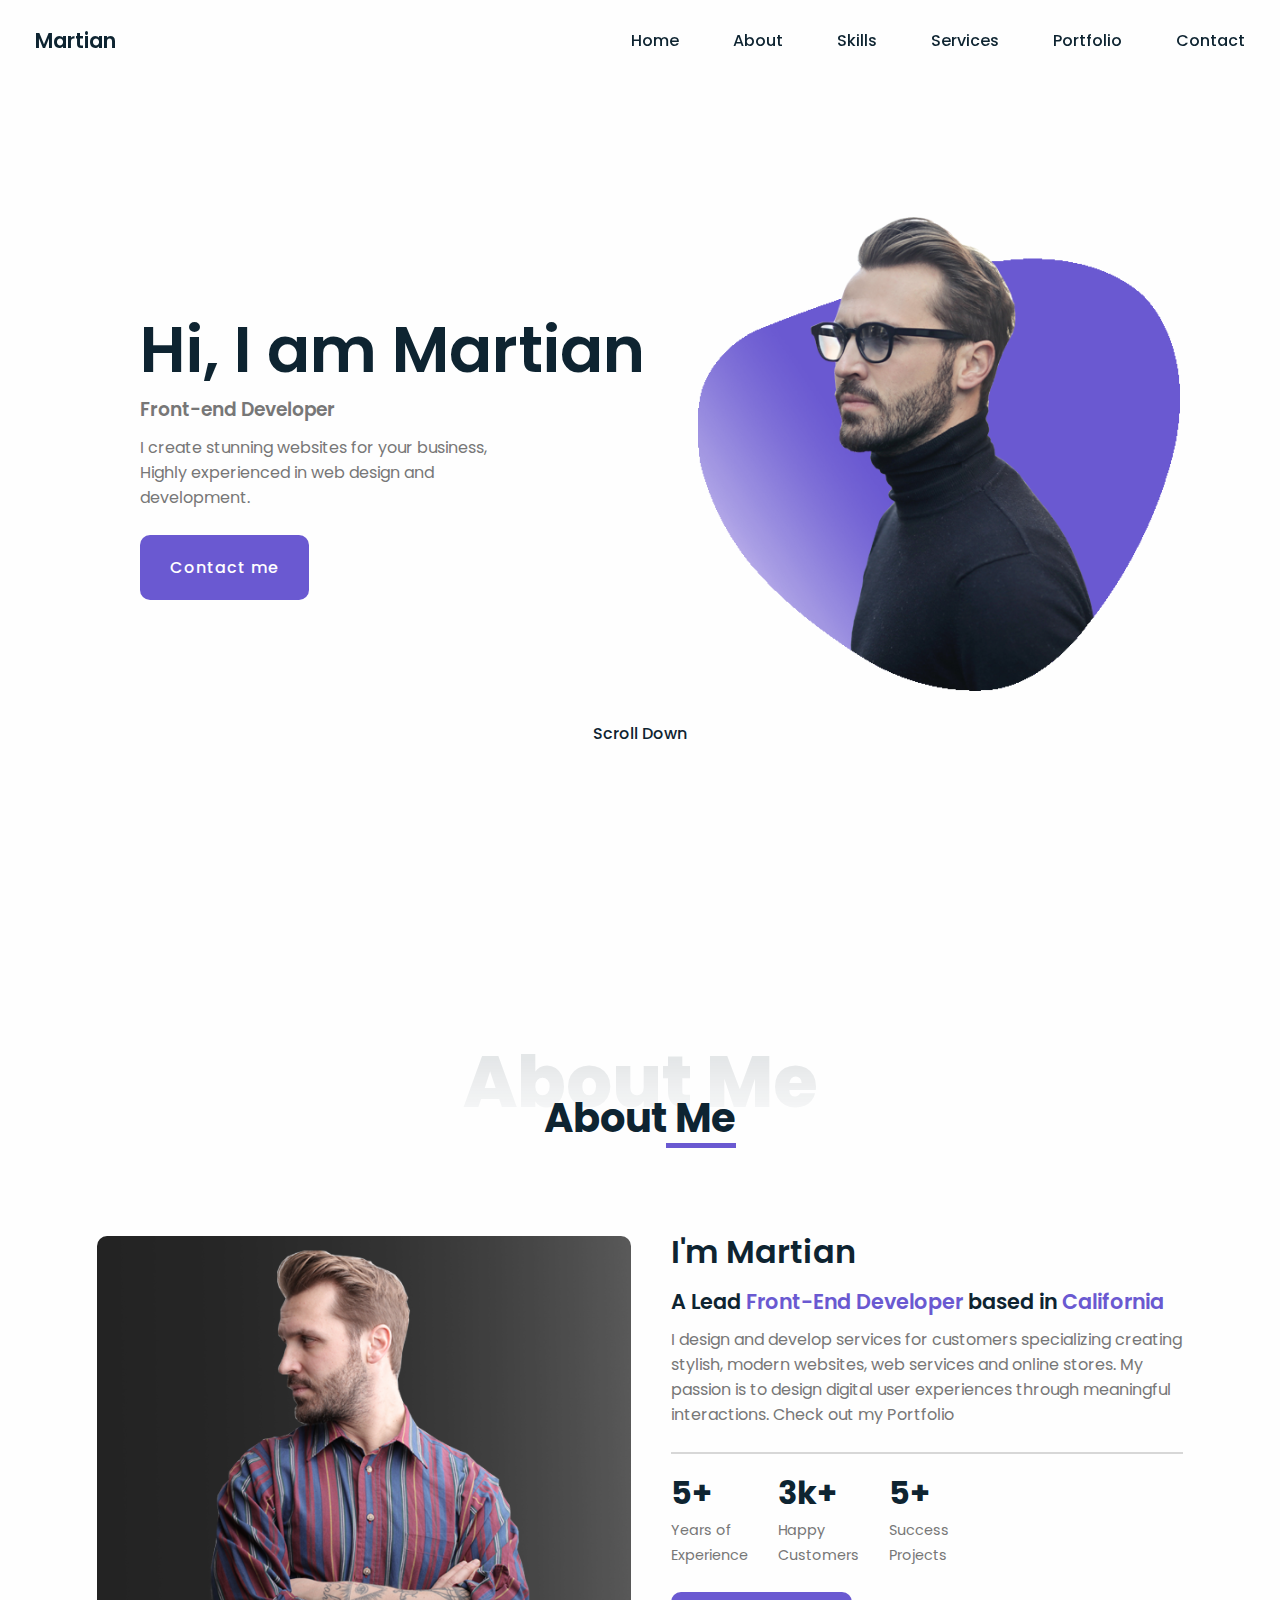
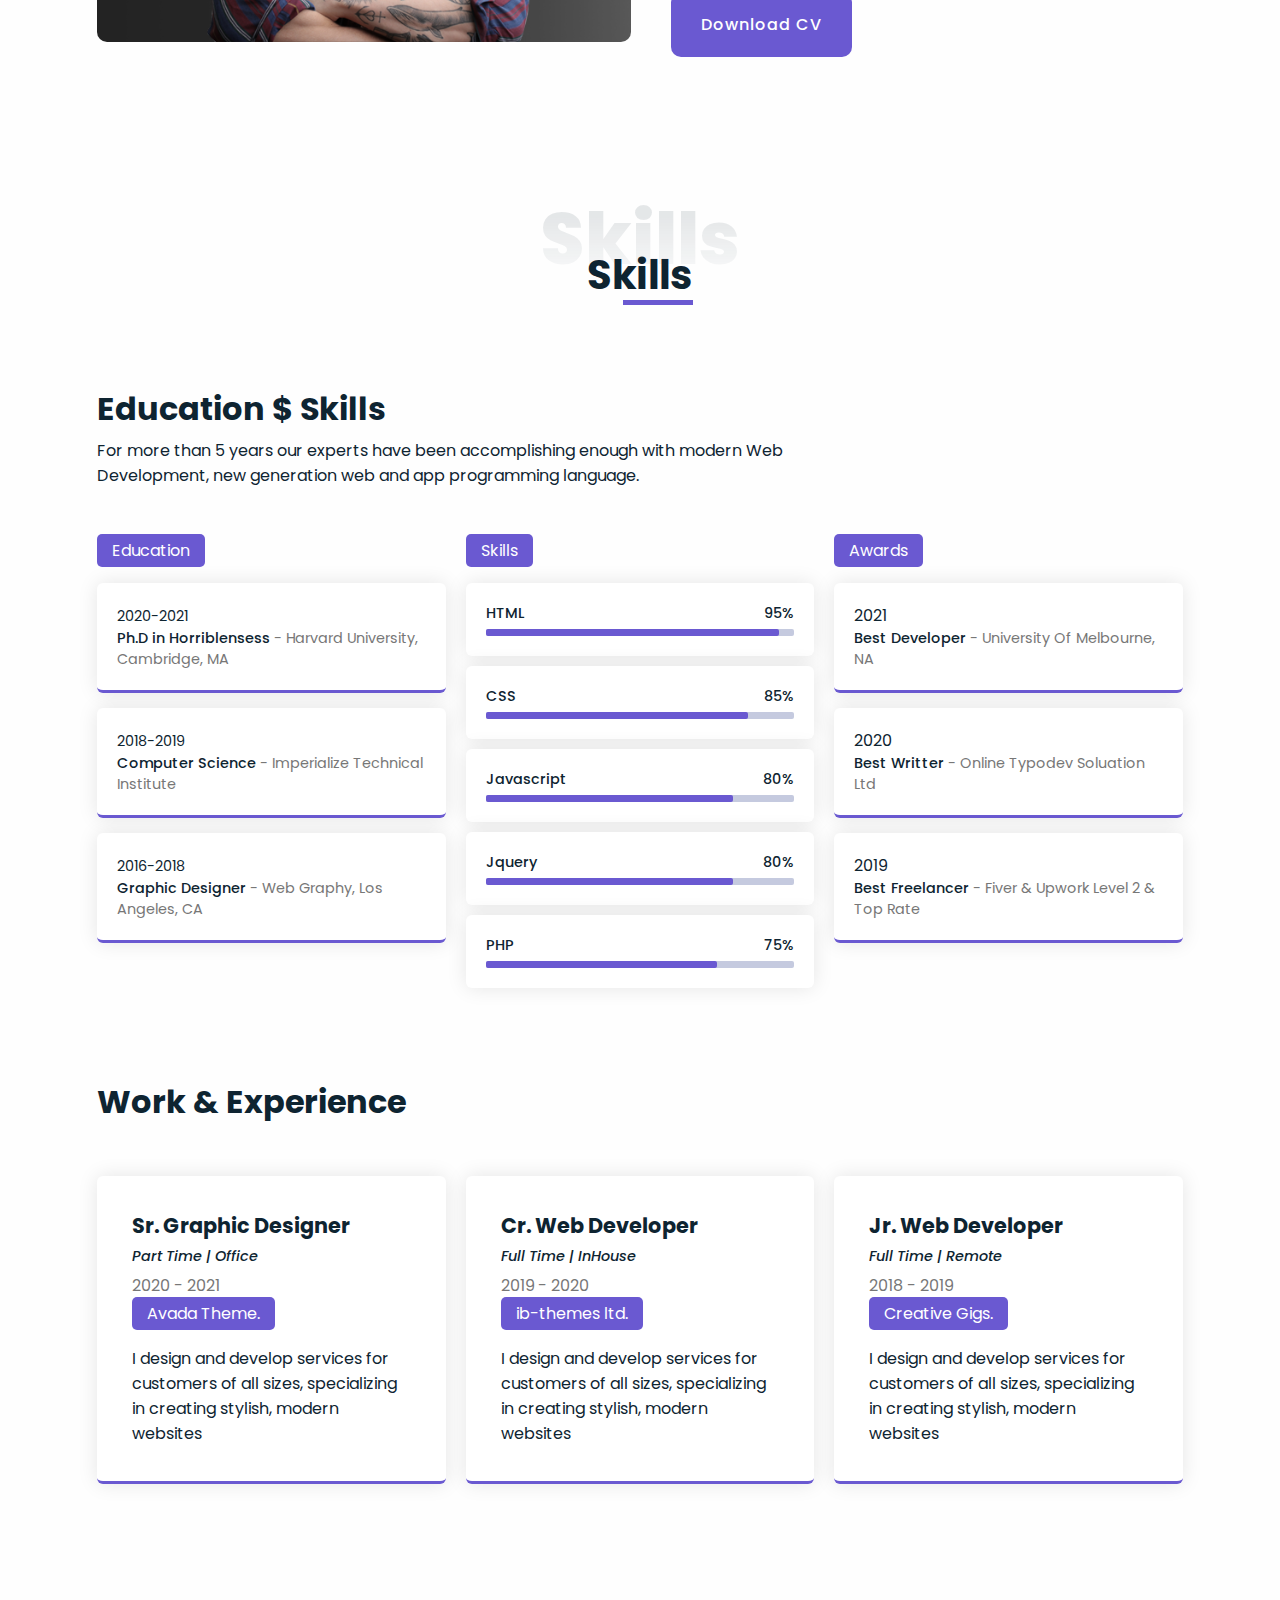
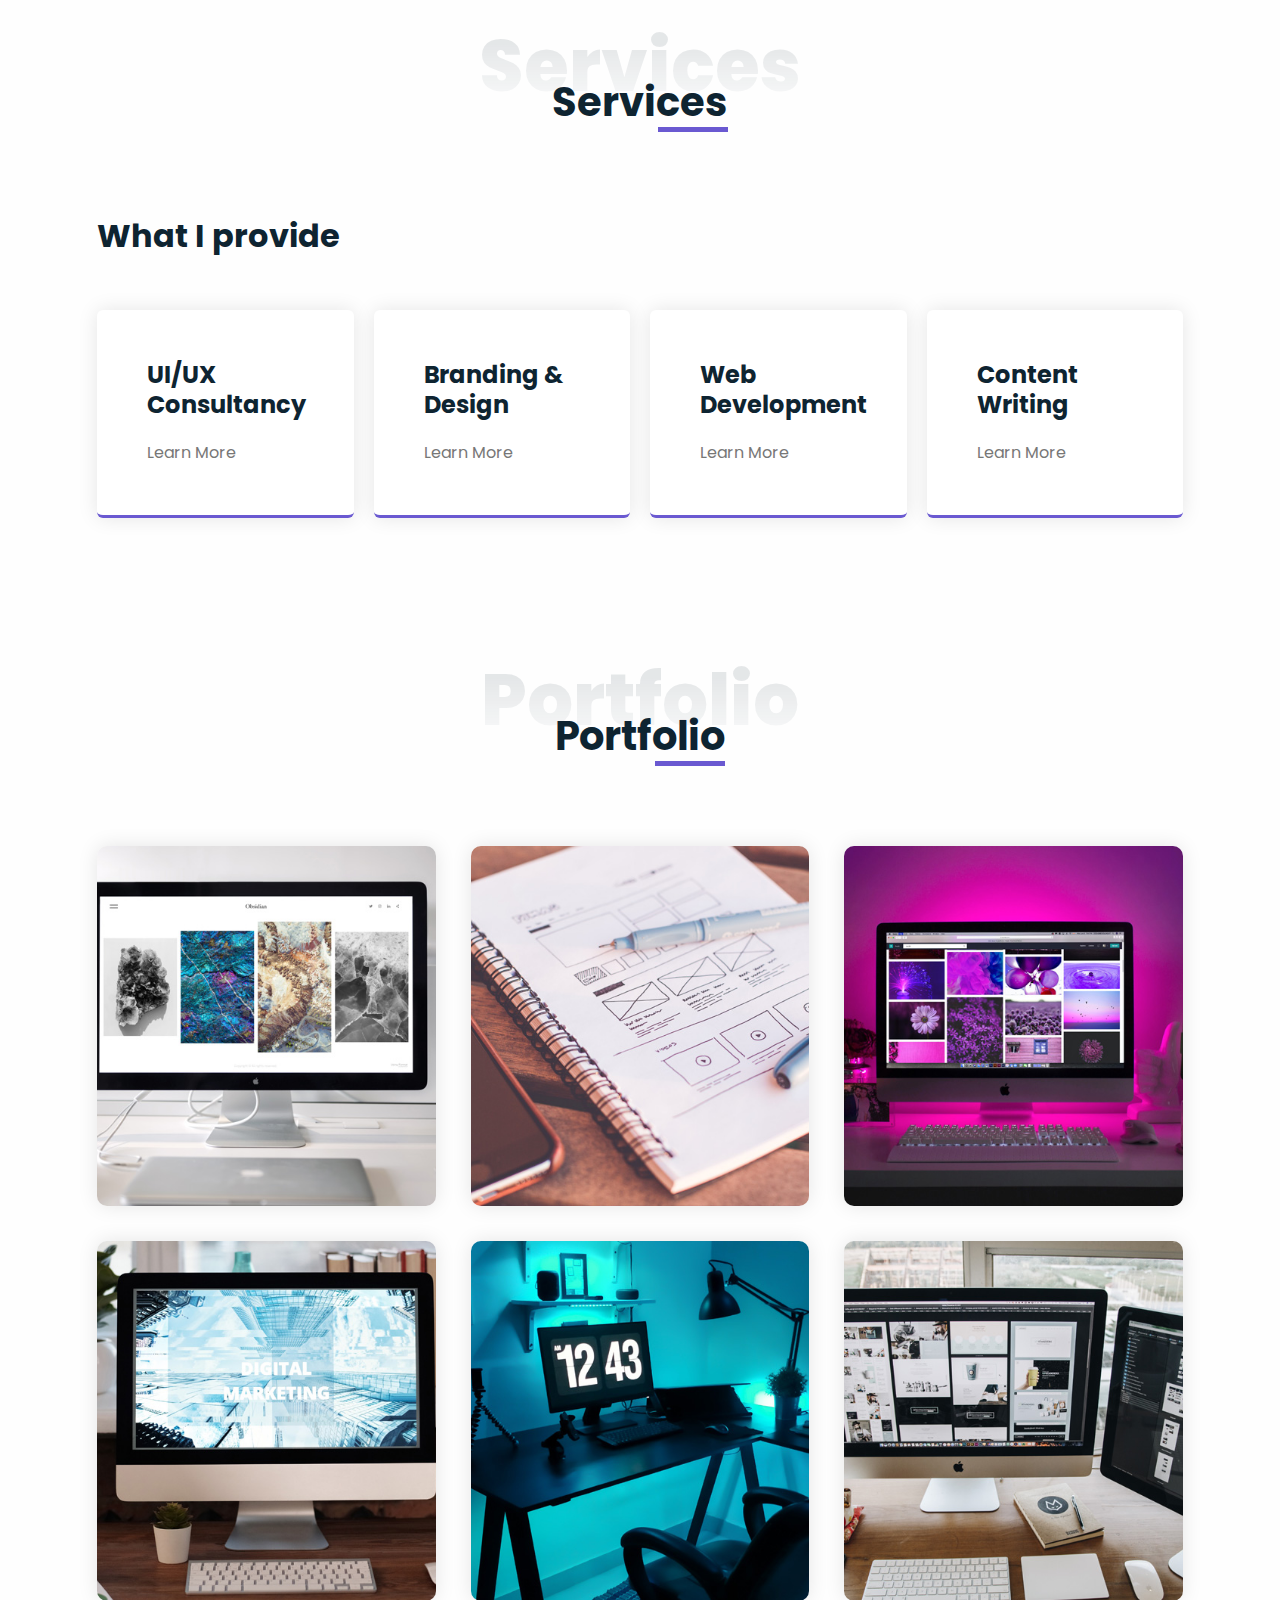
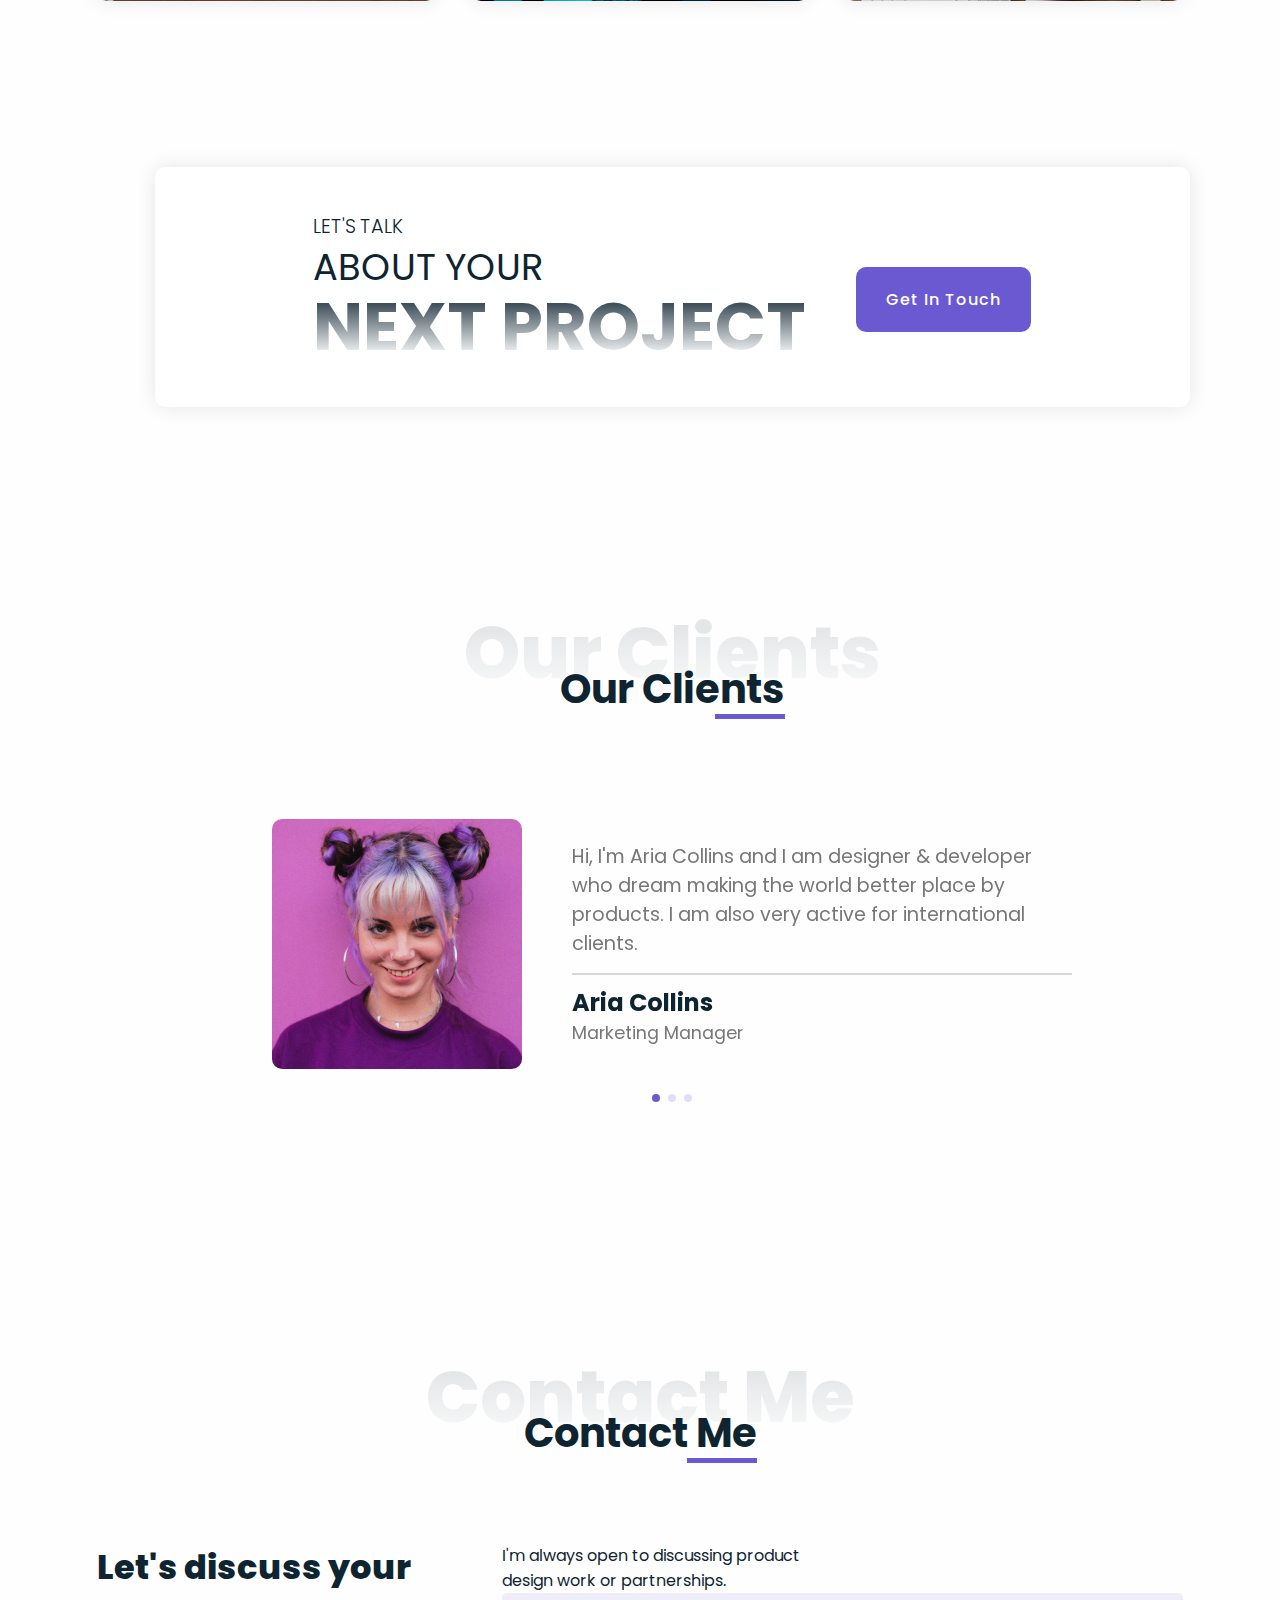
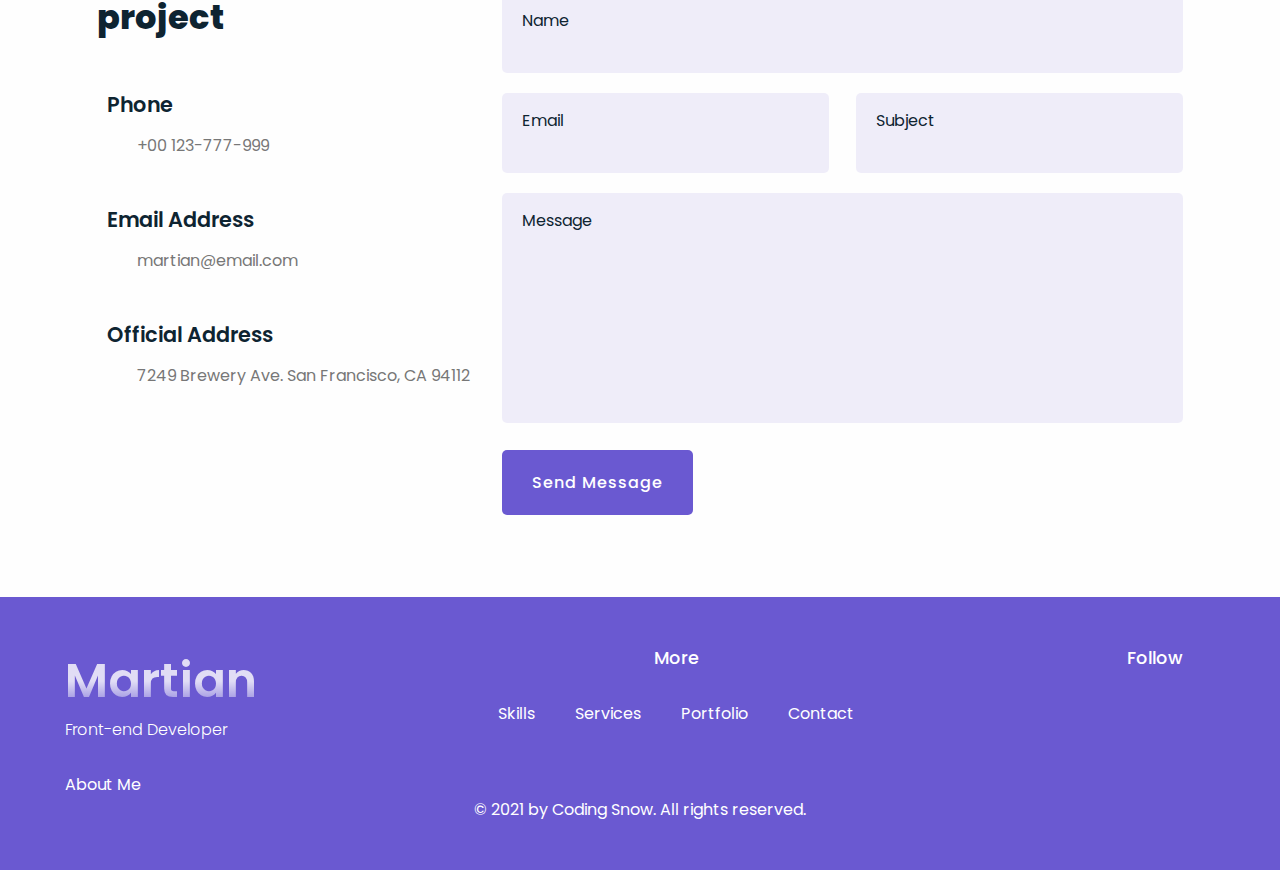
==== commit e374b09f: "footer" ====
--- a/site/index.html
+++ b/site/index.html
@@ -578,6 +578,37 @@
     </section>
 
     <!--=======Footer=======-->
+    <footer>
+      <div class="footer-container">
+        <div class="about group">
+          <h2>Martian</h2>
+          <p>Front-end Developer</p>
+          <a href="#about">About Me</a>
+        </div>
+        <div class="hr"></div>
+        <div class="info group">
+          <h3>More</h3>
+          <ul>
+            <li><a href="#skills">Skills</a></li>
+            <li><a href="#services">Services</a></li>
+            <li><a href="#portfolio">Portfolio</a></li>
+            <li><a href="#contact">Contact</a></li>
+          </ul>
+        </div>
+        <div class="hr"></div>
+        <div class="follow group">
+          <h3>Follow</h3>
+          <ul>
+            <li><a href=""><i class="fab fa-facebook-f"></i></a></li>
+            <li><a href=""><i class="fab fa-instagram"></i></a></li>
+            <li><a href=""><i class="fab fa-twitter"></i></a></li>
+          </ul>
+        </div>
+      </div>
+      <div class="footer-copyright group">
+        <p>© 2021 by Coding Snow. All rights reserved.</p>
+      </div>
+    </footer>
 
     <!--=======External scripts=======-->
     <script src="js/swiper-bundle.min.js"></script>
--- a/site/css/style.css
+++ b/site/css/style.css
@@ -936,6 +936,78 @@
 }
 
 /*=======Footer=======*/
+footer{
+  display: flex;
+  justify-content: center;
+  align-items: center;
+  flex-direction: column;
+  background: var(--second-color);
+  width: 100%;
+  margin-top: 50px;
+  padding: 3rem 2rem;
+  color: #fff;
+}
+
+footer a{
+  color: #fff;
+}
+
+.footer-container{
+  display: flex;
+  justify-content: space-between;
+  width: 100%;
+  max-width: 1150px;
+}
+
+.footer-container .about h2{
+  font-size: 3em;
+  font-weight: 600;
+  background: linear-gradient(to top, transparent 0%, #fff 50%);
+  -webkit-background-clip: text;
+  -webkit-text-fill-color: transparent;
+  opacity: 0.8;
+}
+
+.footer-container .about p{
+  font-size: var(--normal-font-size);
+  font-weight: 300;
+  margin-bottom: 30px;
+}
+
+.footer-container .info, 
+.footer-container .follow{
+  display: flex;
+  align-items: center;
+  flex-direction: column;
+}
+
+.footer-container .info h3, 
+.footer-container .follow h3{
+  font-size: 1.1em;
+  font-weight: 500;
+  margin-bottom: 30px;
+}
+
+.footer-container .info ul, 
+.footer-container .follow ul{
+  display: flex;
+}
+
+
+
+.footer-container .info a{
+  margin: 20px;
+} 
+
+.footer-container .follow a{
+  font-size: 1.5em;
+  margin: 20px;
+}
+
+.footer-container {}
+.about group {}
+.info {}
+.footer-copyright {}
 
 /*=======Media query max-width 1070px=======*/
 @media screen and (max-width: 1070px){
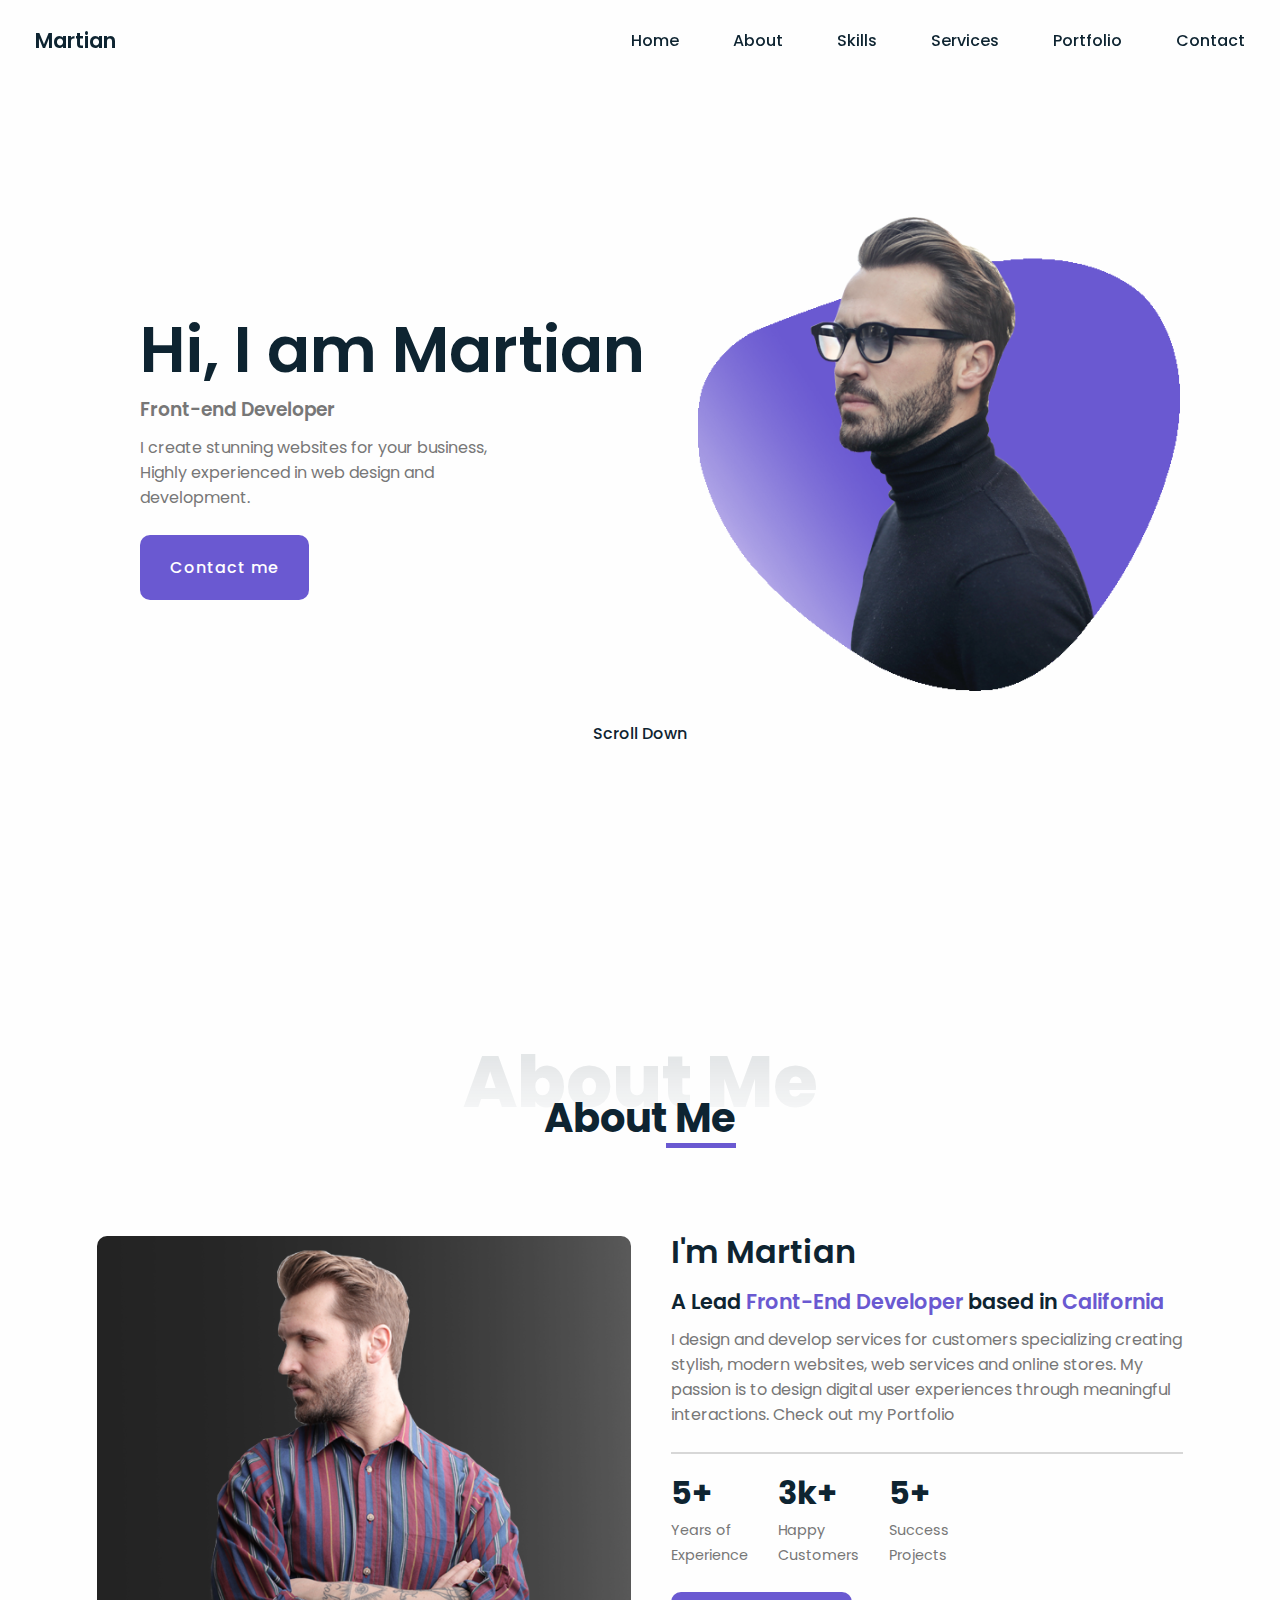
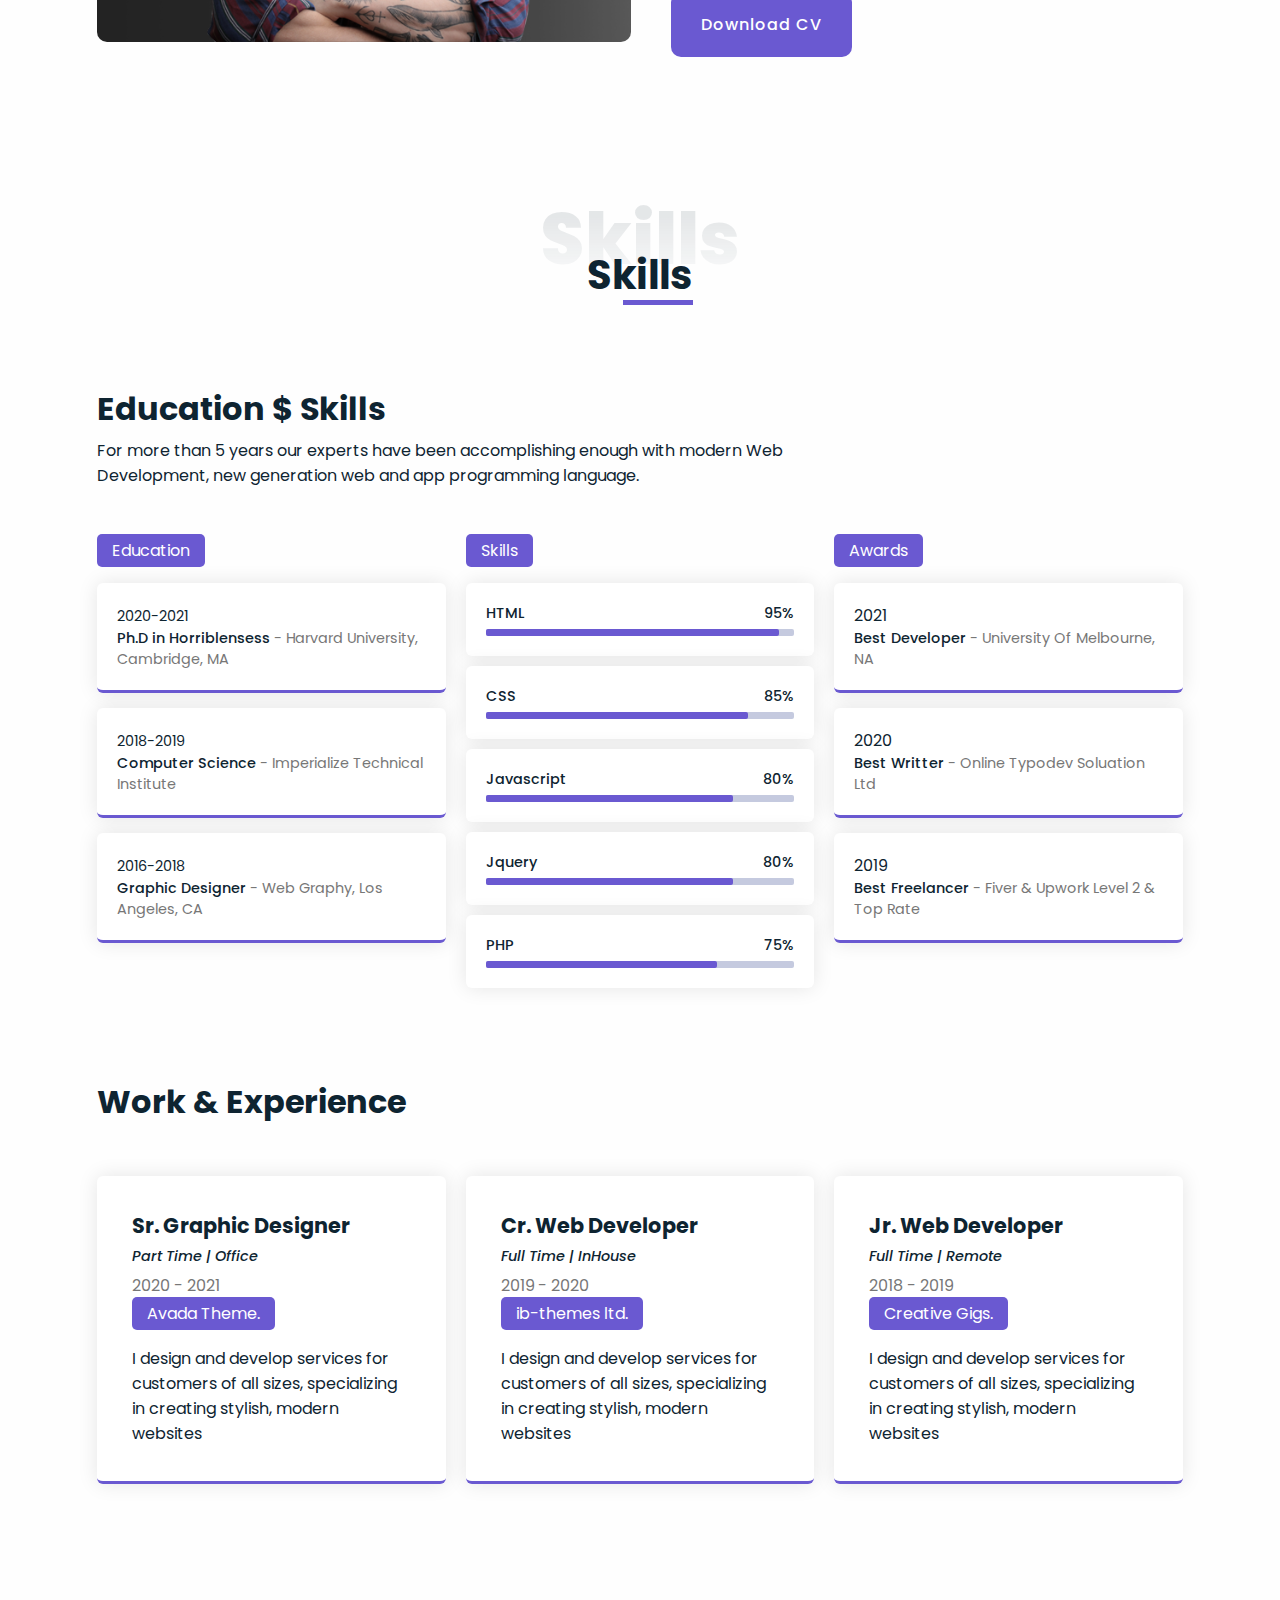
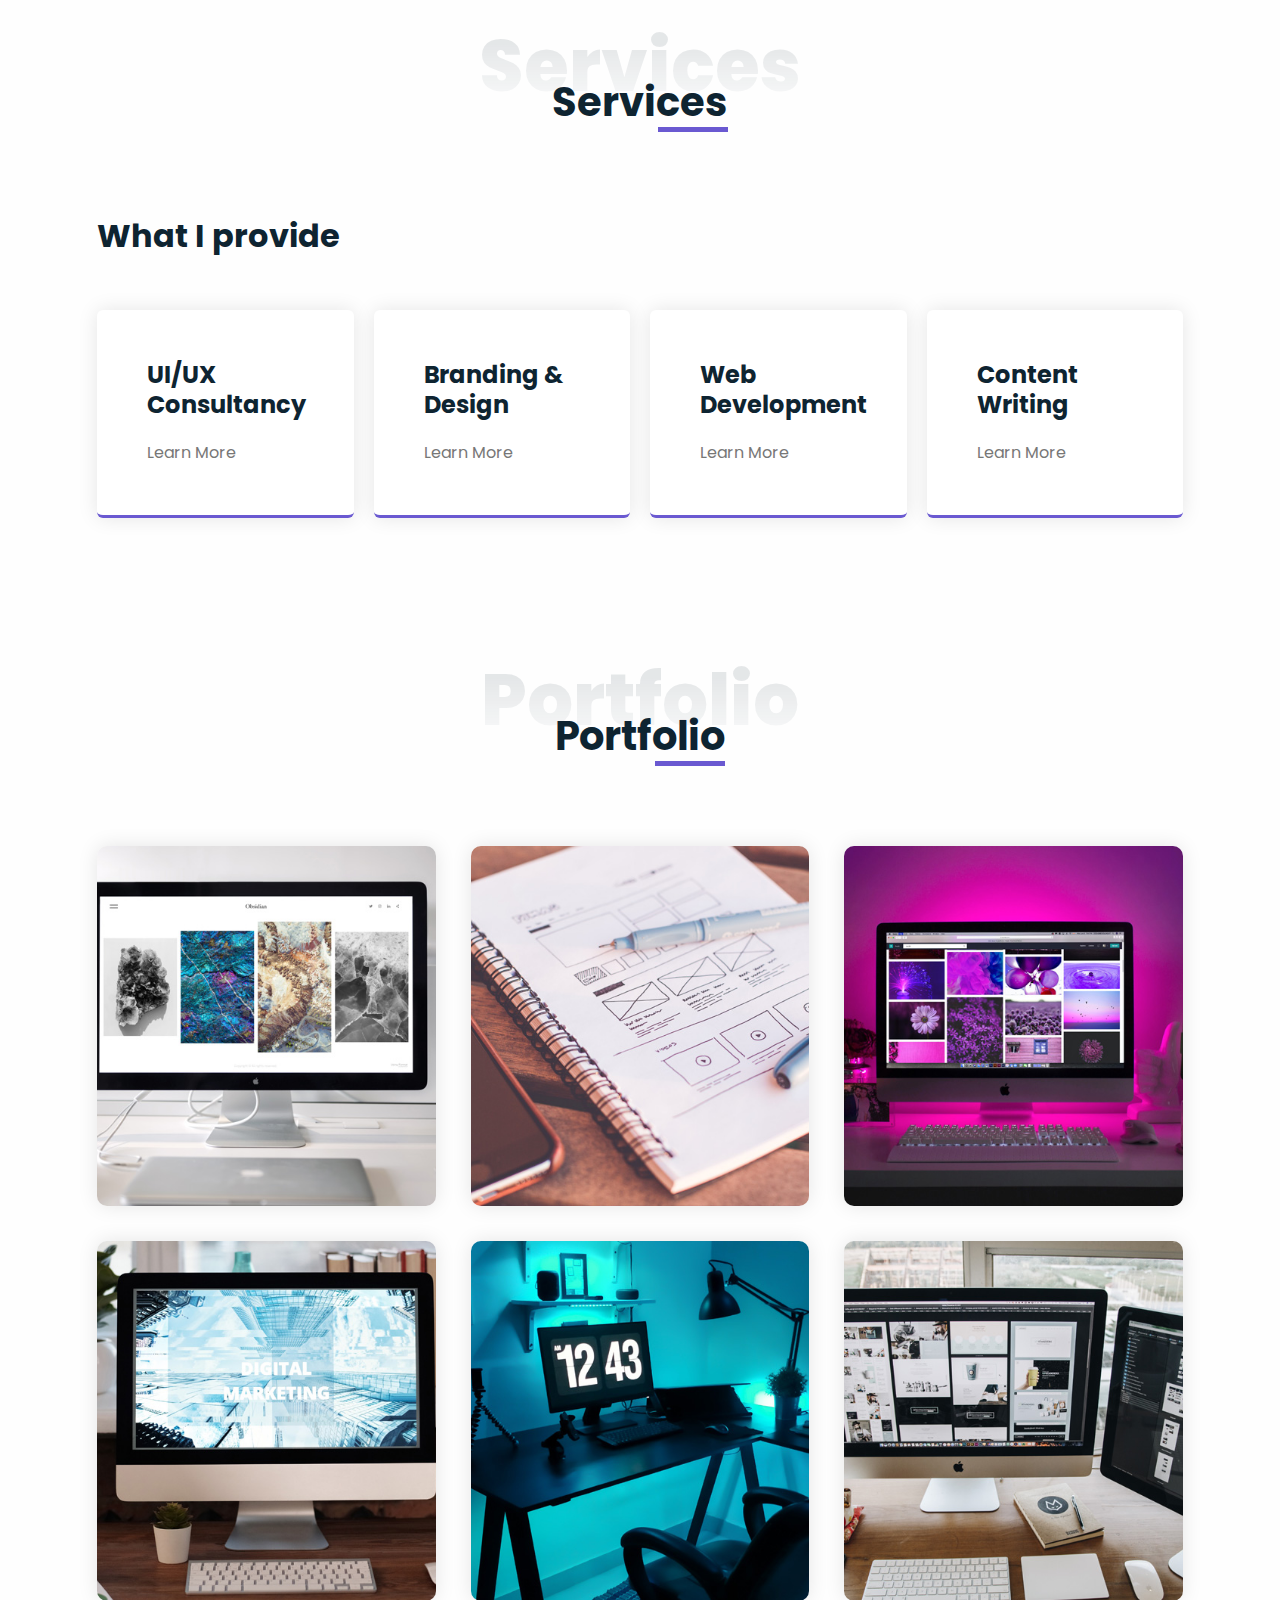
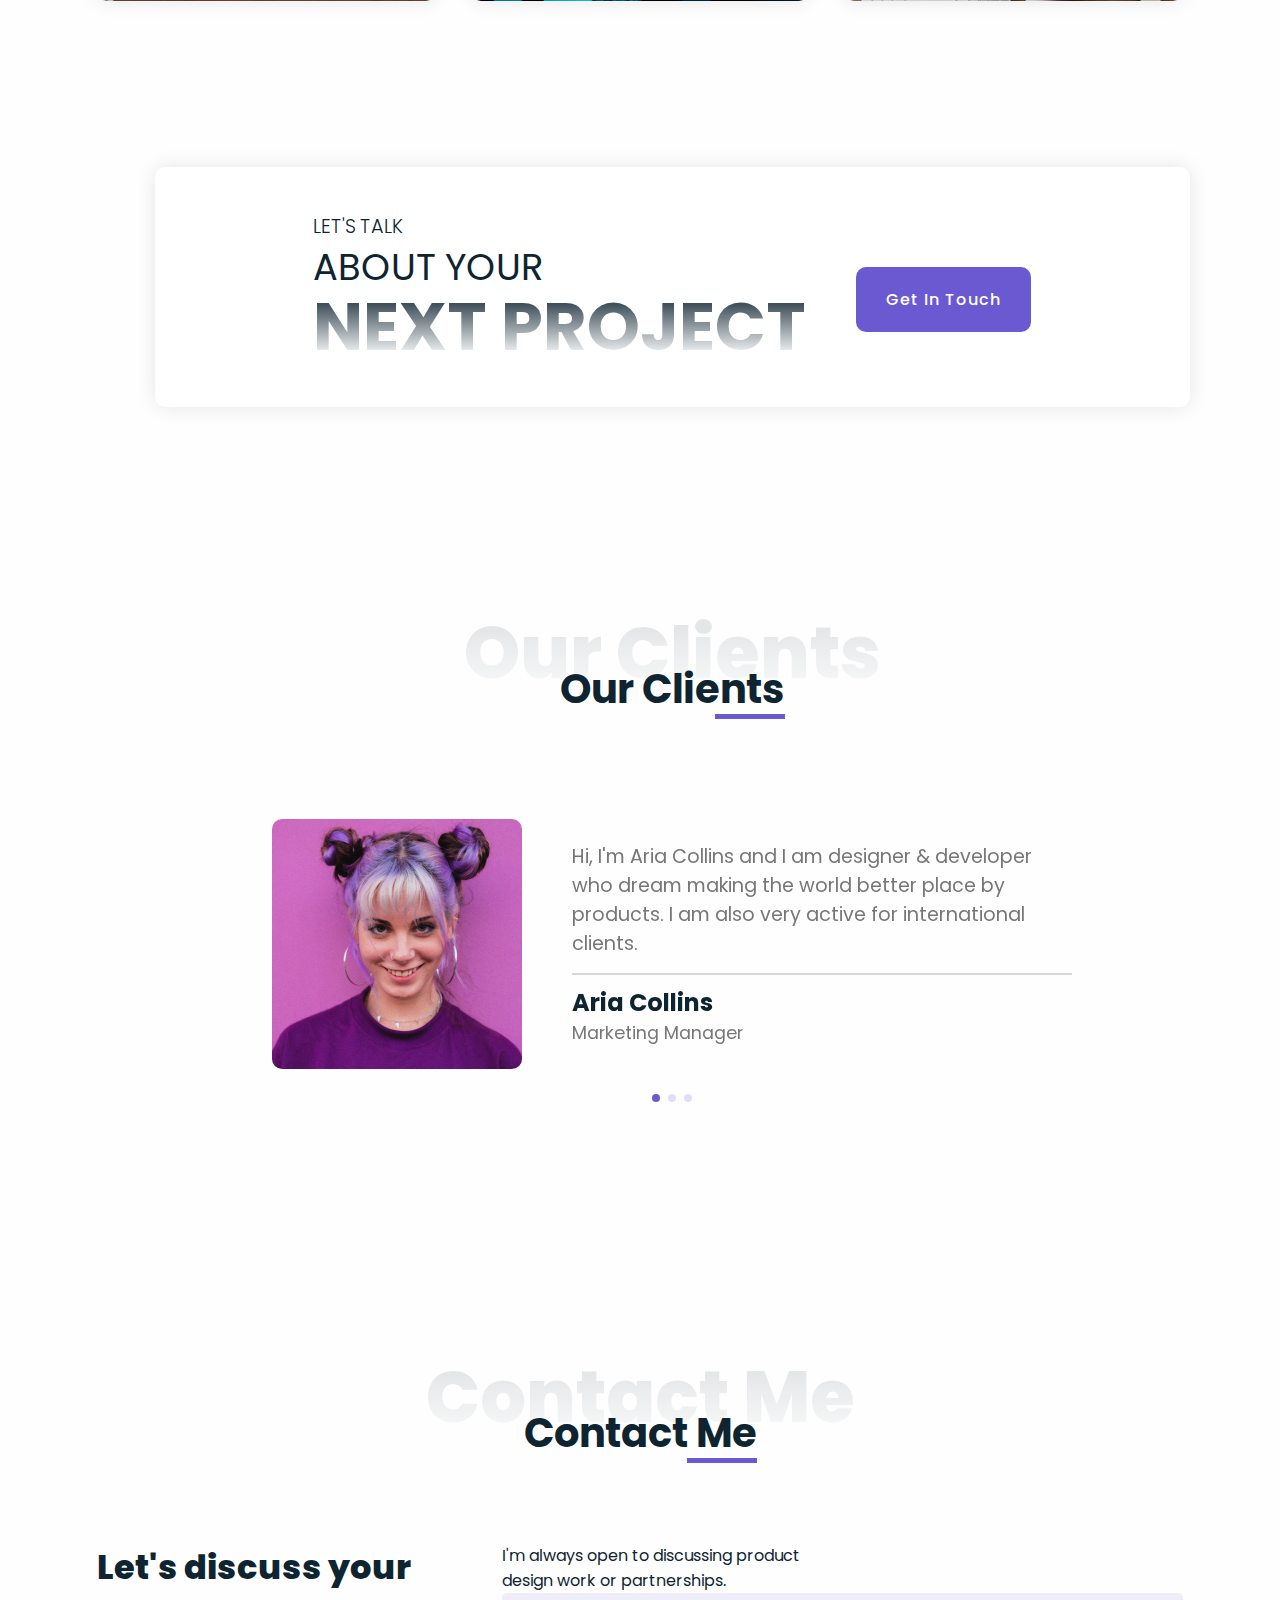
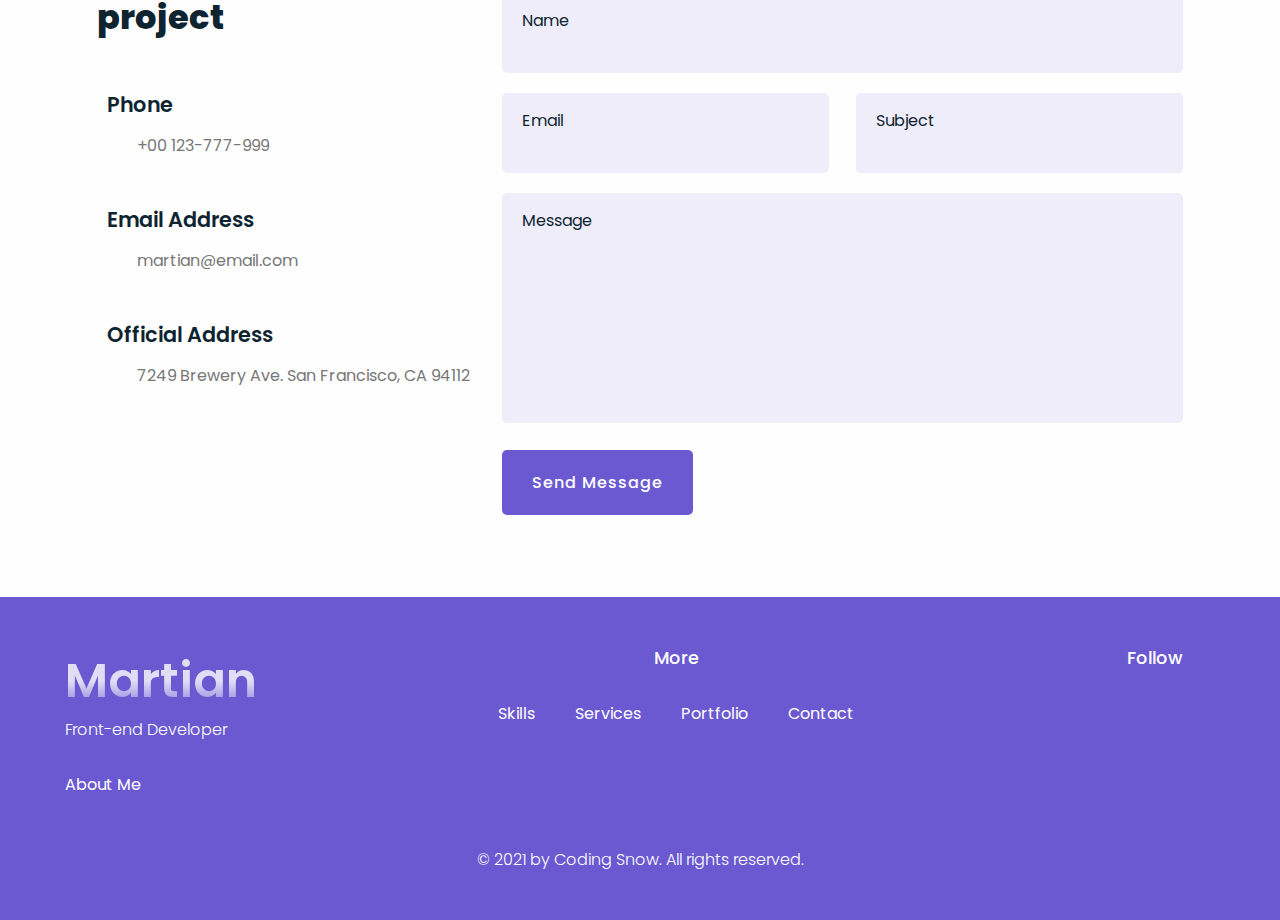
==== commit 2f82d49f: "Scroll to top button" ====
--- a/site/index.html
+++ b/site/index.html
@@ -11,6 +11,9 @@
   <body>
 
     <!--=======Scroll to top button=======-->
+    <div class="scrollToTop-btn flex-center">
+      <i class="fas fa-arrow-up"></i>
+    </div>
 
     <!--=======Light/Dark theme button=======-->
 
--- a/site/css/style.css
+++ b/site/css/style.css
@@ -61,6 +61,30 @@
 }
 
 /*=======Scroll to top button=======*/
+.scrollToTop-btn{
+  z-index: 99999;
+  position: fixed;
+  right: 0;
+  bottom: 20px;
+  width: 45px;
+  height: 45px;
+  background: var(--second-color);
+  color: #fff;
+  font-size: var(--small-font-size);
+  border-radius: 3px;
+  cursor: pointer;
+  opacity: 0;
+  transition: .5s ease;
+  display: none;
+}
+
+.scrollToTop-btn.active{
+  right: 20px;
+  pointer-events: all;
+  opacity: 1;
+}
+
+
 
 /*=======Light/Dark theme button=======*/
 
@@ -993,8 +1017,6 @@
   display: flex;
 }
 
-
-
 .footer-container .info a{
   margin: 20px;
 } 
@@ -1004,10 +1026,11 @@
   margin: 20px;
 }
 
-.footer-container {}
-.about group {}
-.info {}
-.footer-copyright {}
+.footer-copyright p{
+  font-size: var(--normal-font-size);
+  font-weight: 300;
+  margin-top: 50px;
+}
 
 /*=======Media query max-width 1070px=======*/
 @media screen and (max-width: 1070px){
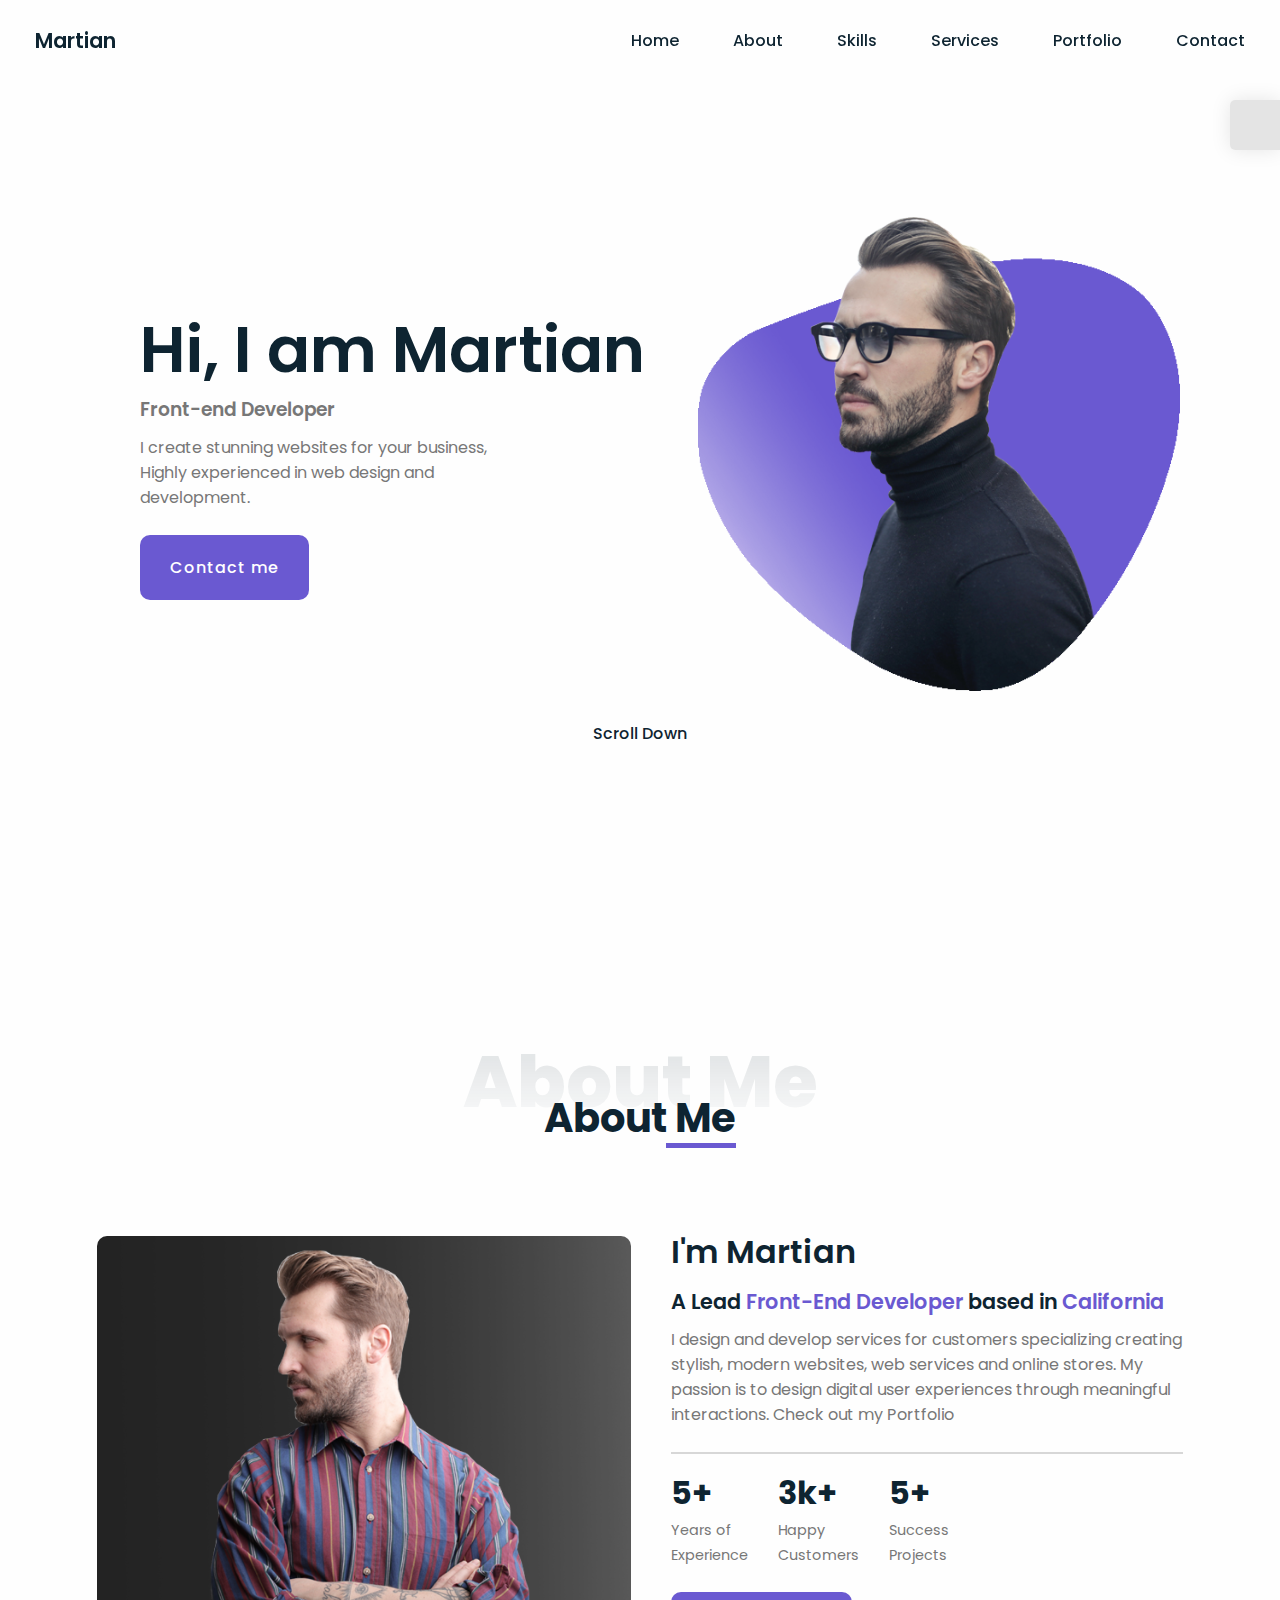
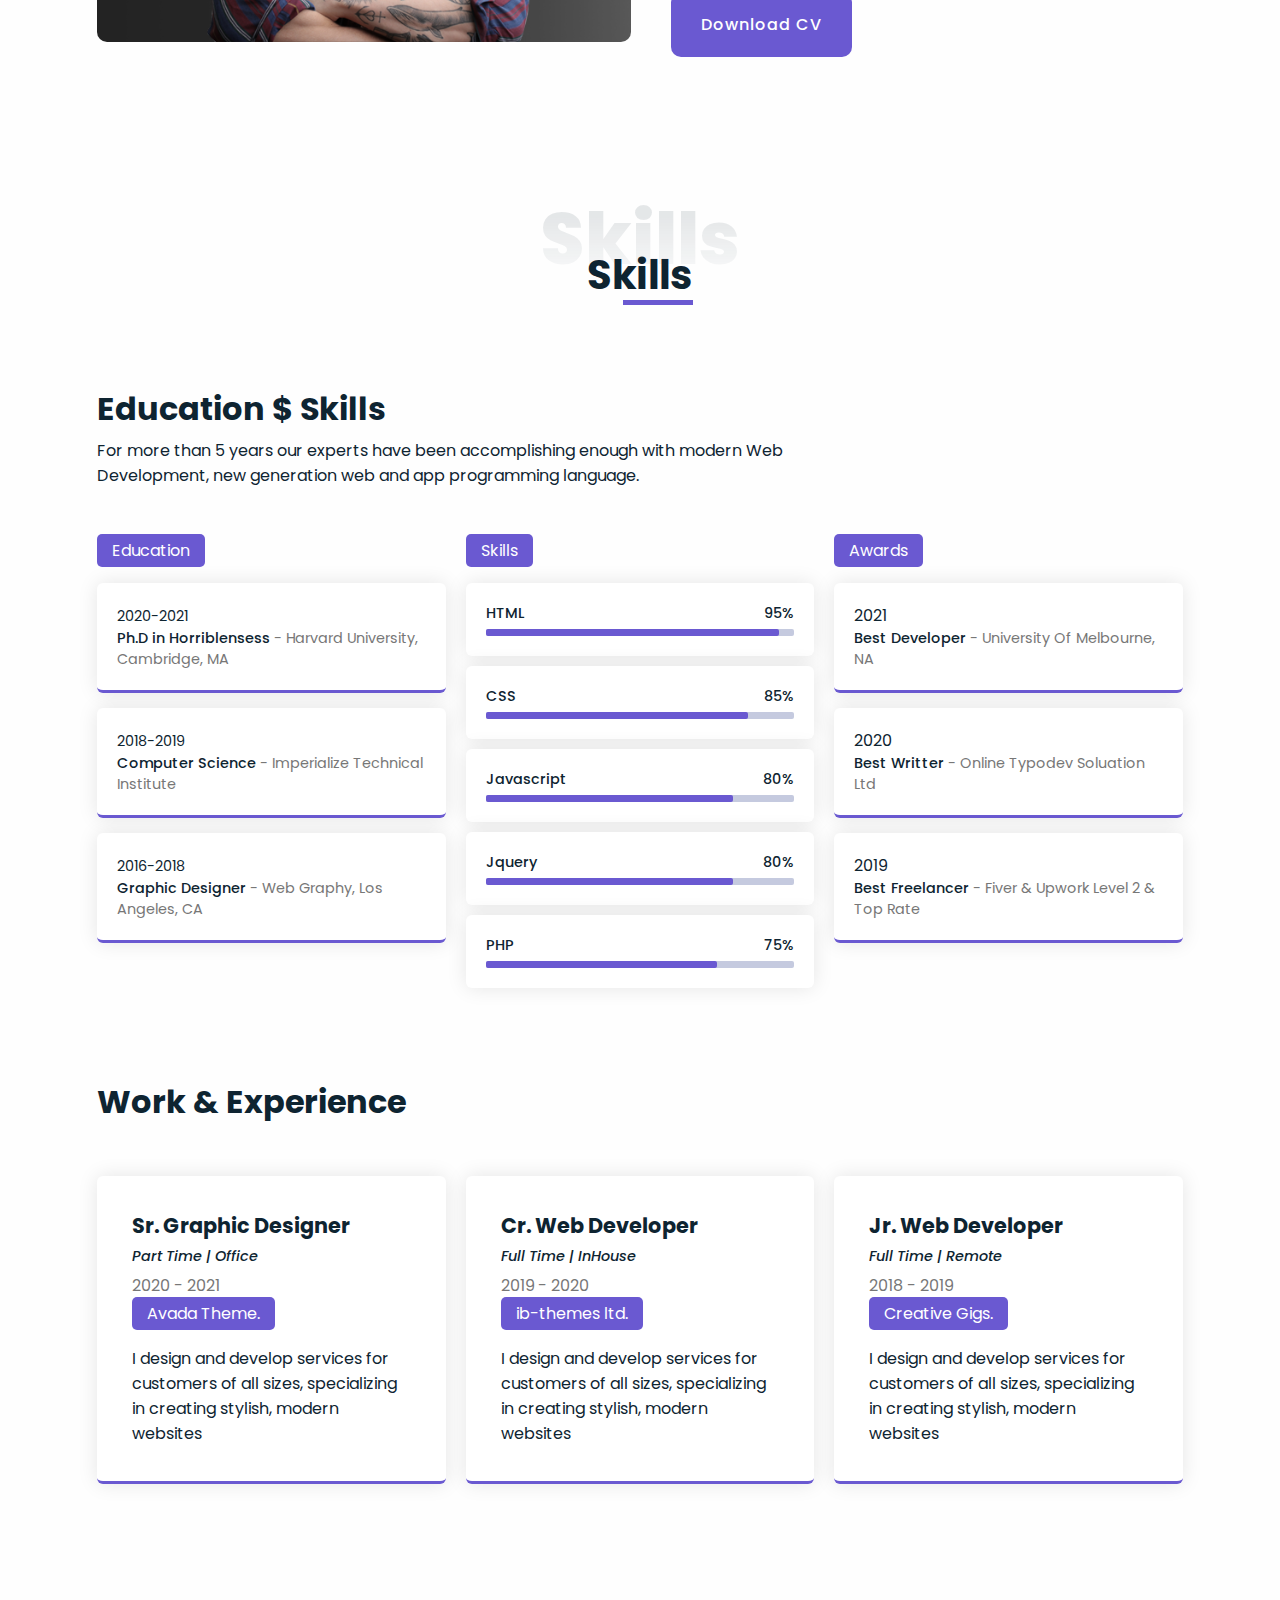
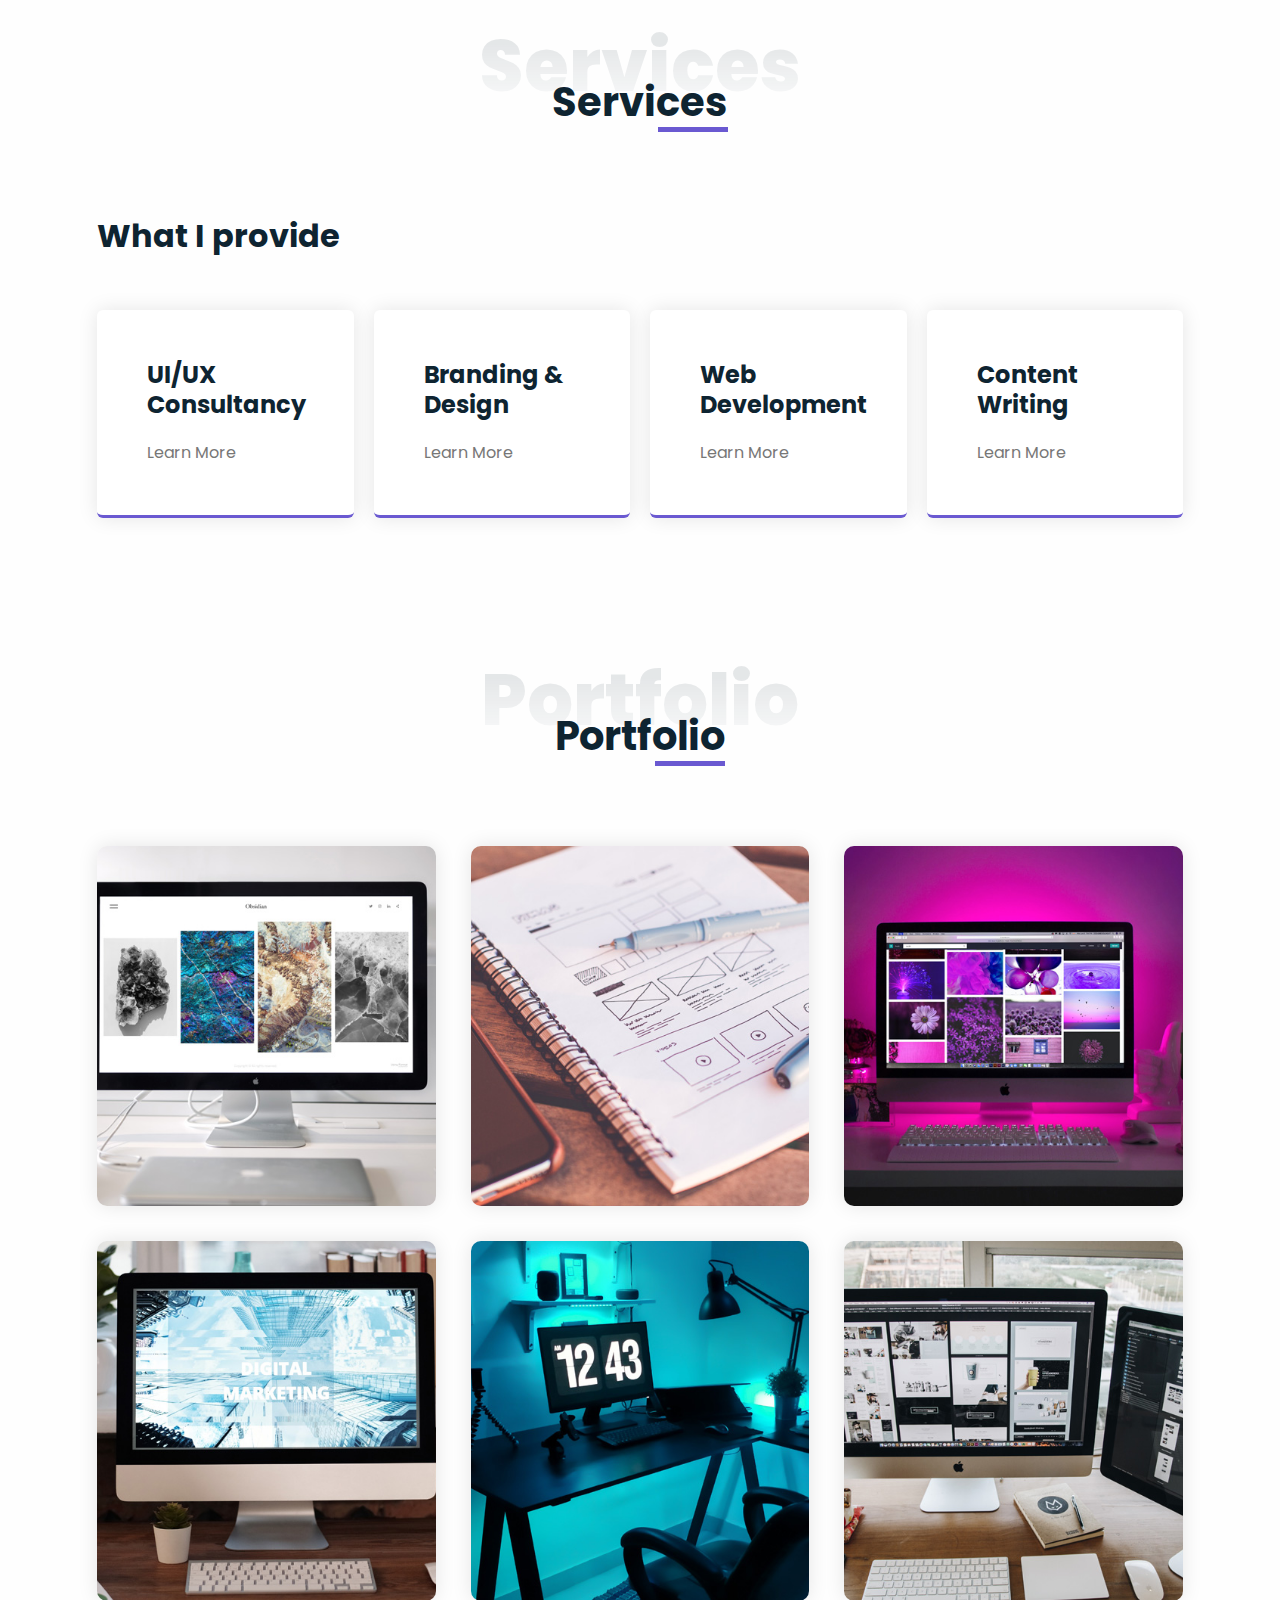
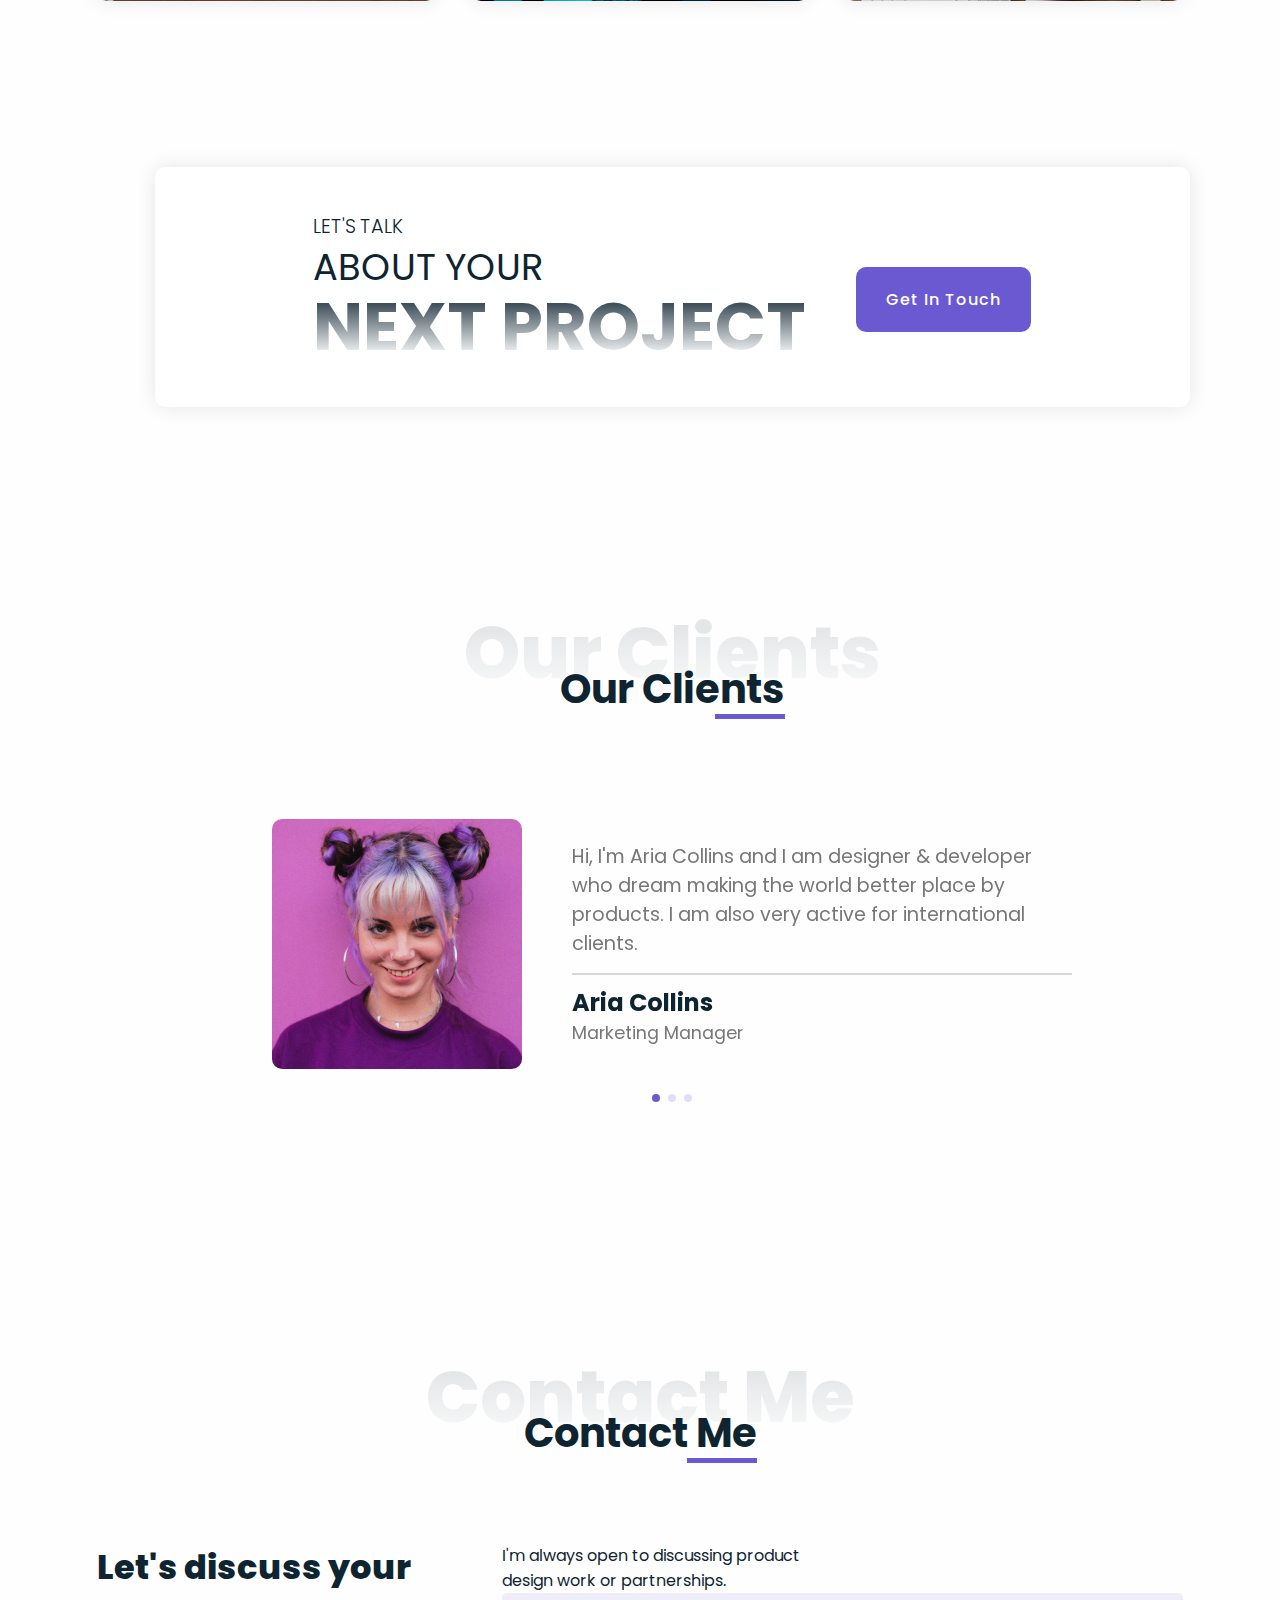
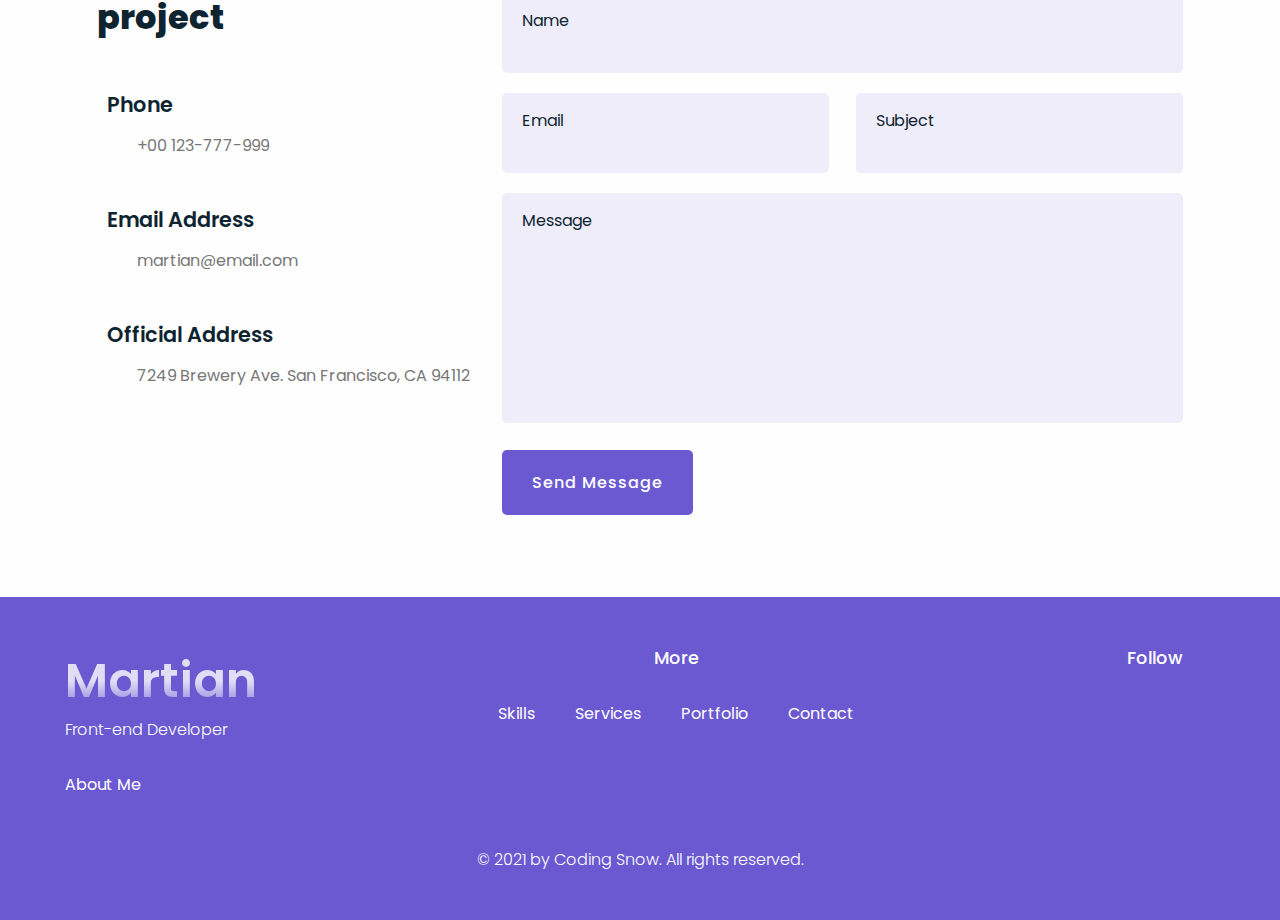
==== commit 5258bfa3: "Website dark/light theme" ====
--- a/site/index.html
+++ b/site/index.html
@@ -16,6 +16,10 @@
     </div>
 
     <!--=======Light/Dark theme button=======-->
+    <div class="theme-btn flex-center">
+      <i class="fas fa-moon"></i>
+      <i class="fas fa-sun"></i>
+    </div>
 
     <!--=======Header=======-->
     <header>
@@ -23,7 +27,7 @@
         <a href="#" class="logo">Martian</a>
         <div class="navigation">
           <div class="nav-items">
-            <a href="#home">Home</a>
+            <a class="active-" href="#home">Home</a>
             <a href="#about">About</a>
             <a href="#skills">Skills</a>
             <a href="#services">Services</a>
@@ -35,7 +39,7 @@
     </header>
 
     <!--=======Home section=======-->
-    <section class="home flex-center" id="home">
+    <section class="home flex-center section-" id="home">
       <div class="home-container">
         <div class="media-icons">
           <a href="#"><i class="fab fa-facebook-f"></i></a>
@@ -476,7 +480,7 @@
       </div>
       
       <!--=======Our Clients=======-->
-      <section class="our-client sub-section">
+      <div class="our-client sub-section">
         <div class="container flex-center">
           <h1 class="section-title-01">Our Clients</h1>
           <h2 class="section-title-02">Our Clients</h2>
@@ -531,7 +535,7 @@
             
           </div>
         </div>
-      </section>
+      </div>
 
     </section>
 
--- a/site/css/style.css
+++ b/site/css/style.css
@@ -31,6 +31,29 @@
   /*=======Scroll bar colors=======*/
   --scroll-bar-color: #c5cadf;
   --scroll-thumb-color: #70768a;
+  --scroll-thumb-hover-color: #454f6b;
+}
+
+.dark-theme{
+  /*=======Main theme colors=======*/
+  --first-color: #fff;
+  --second-color: #6a59d1;
+  --third-color: #a9afc3;
+
+  /*=======Background colors=======*/
+  --body-bg-color: #0e1b31;
+  --card-bg-color: #132347;
+  --modal-bg-color: #102048;
+  --bg-transparent-color: rgba(255, 255, 255, 0.1);
+  --transparent-color-01: rgba(255, 255, 255, 0.1);
+  --line-color: #454f6b;
+
+  /*=======Color Filter=======*/
+  --color-filter: invert(0); 
+
+  /*=======Scroll bar colors=======*/
+  --scroll-bar-color: #c1ceff;
+  --scroll-thumb-color: #282f4e;
   --scroll-thumb-hover-color: #454f6b;
 }
 
@@ -75,7 +98,6 @@
   cursor: pointer;
   opacity: 0;
   transition: .5s ease;
-  display: none;
 }
 
 .scrollToTop-btn.active{
@@ -87,6 +109,24 @@
 
 
 /*=======Light/Dark theme button=======*/
+.theme-btn{
+  z-index: 999999;
+  position: fixed;
+  right: 0;
+  top: 100px;
+  background: var(--transparent-color-01);
+  backdrop-filter: blur(20px);
+  width: 50px;
+  height: 50px;
+  font-size: 1.2em;
+  border-radius: 5px 0 0 5px;
+  box-shadow: var(--box-shadow);
+  cursor: pointer;
+}
+
+.theme-btn .fa-sun{
+  display: none;
+}
 
 /*=======Scroll bar=======*/
 ::-webkit-scrollbar{
@@ -147,6 +187,11 @@
   font-weight: 500;
 }
 
+
+.nav-items a.active{
+  color: var(--second-color);
+}
+
 .nav-items a:not(:last-child){
   margin-right: 50px;
 }
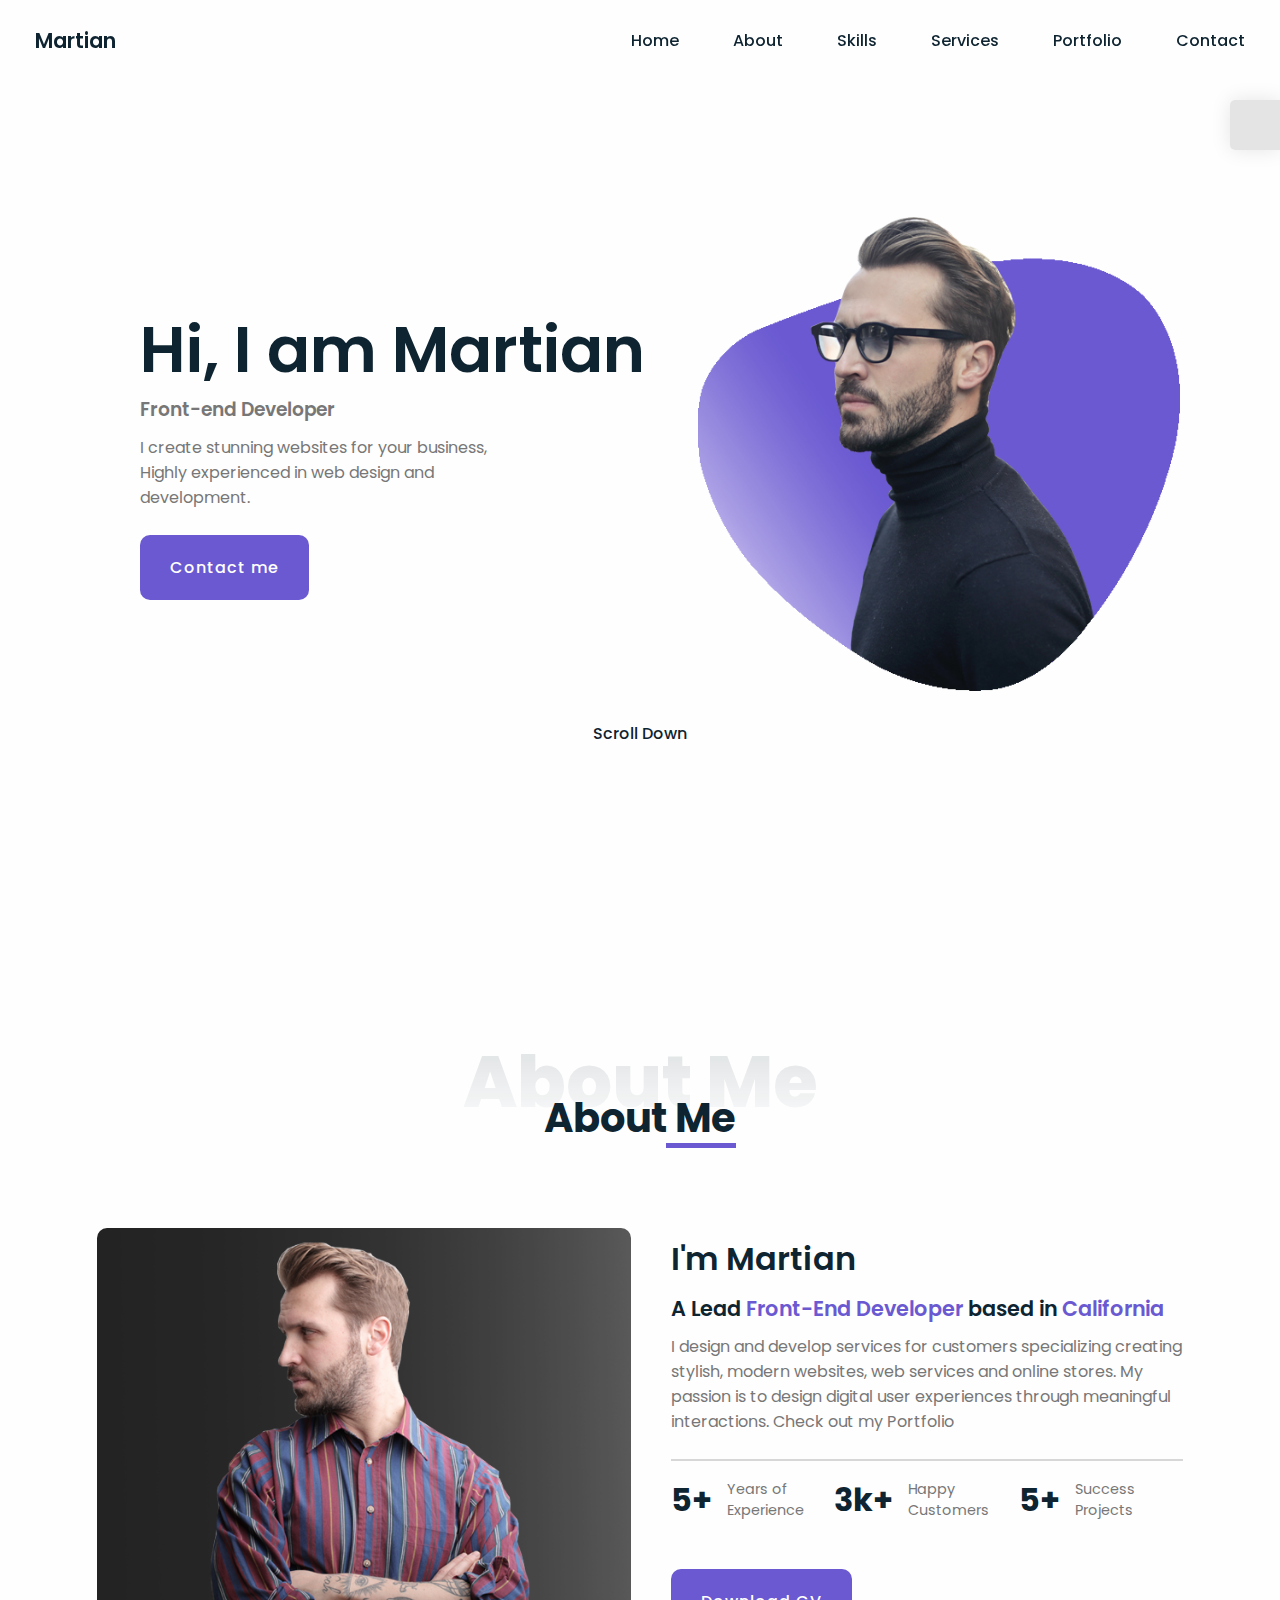
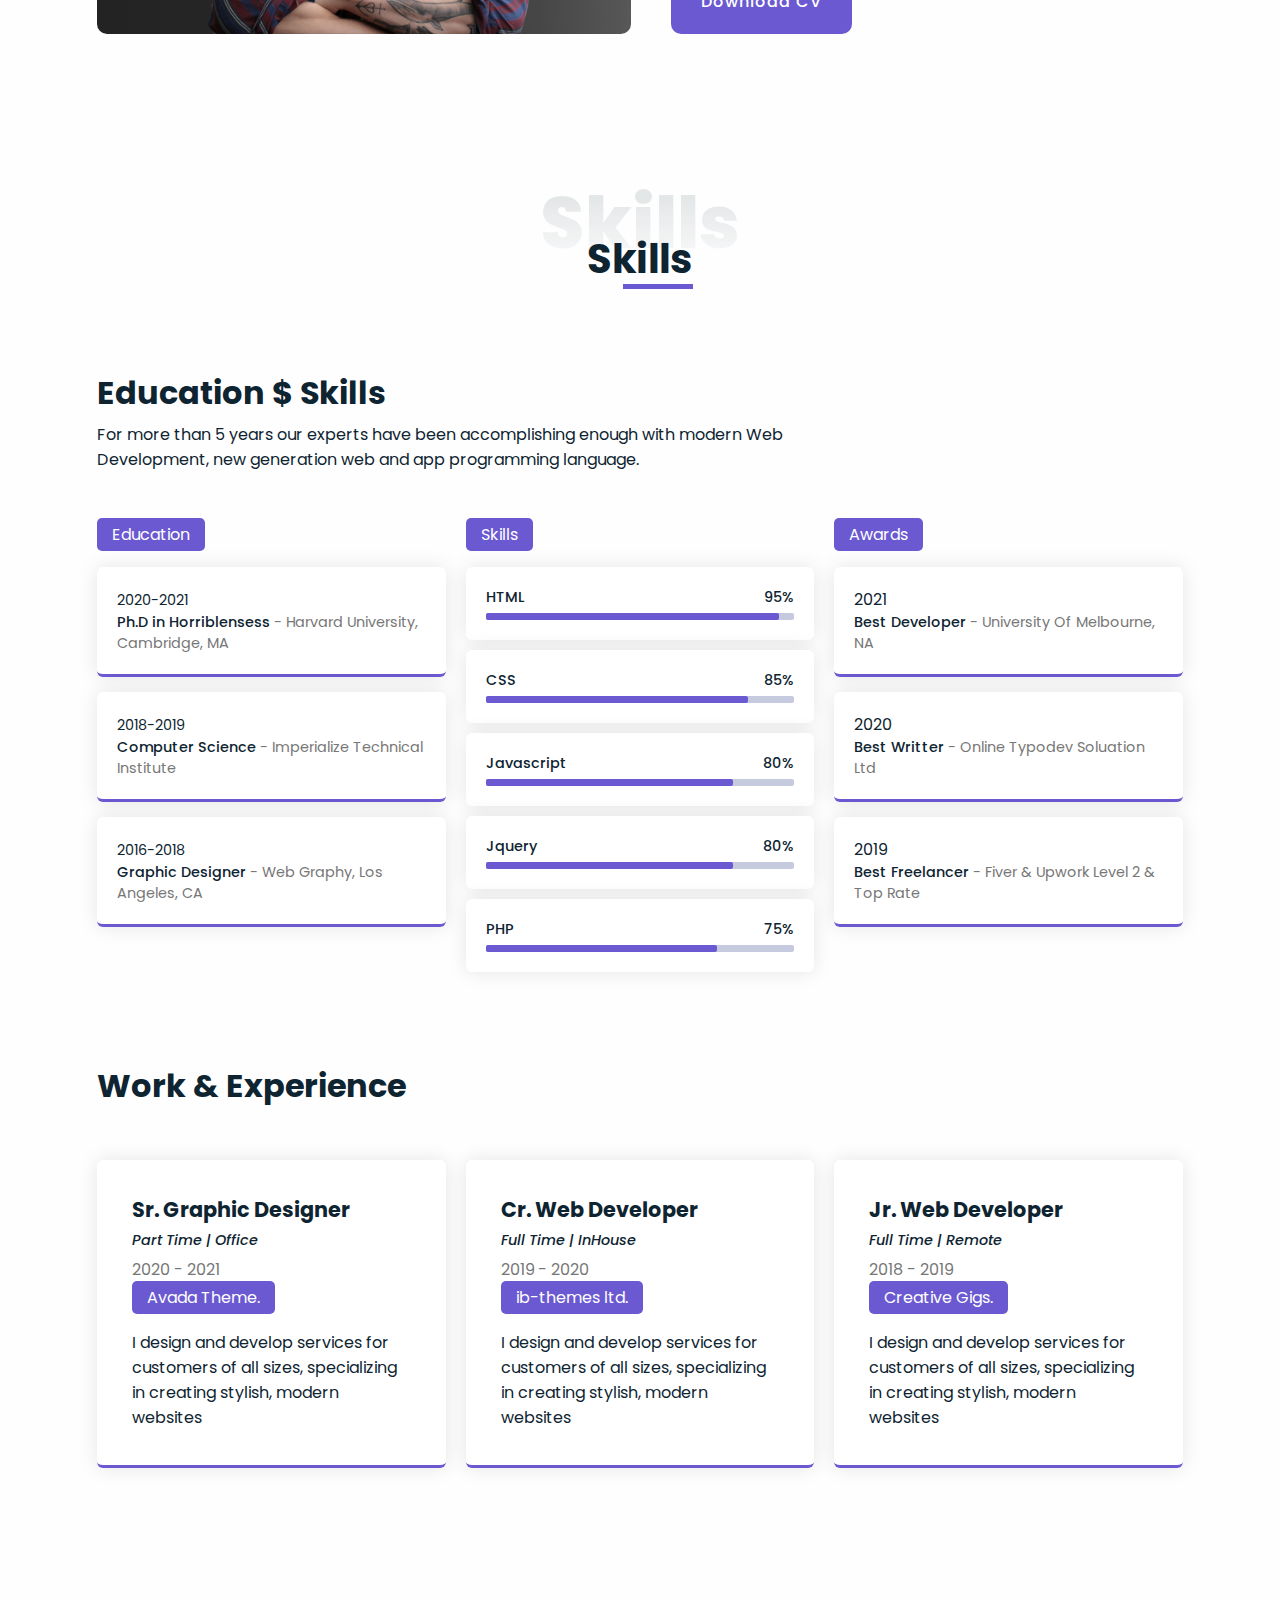
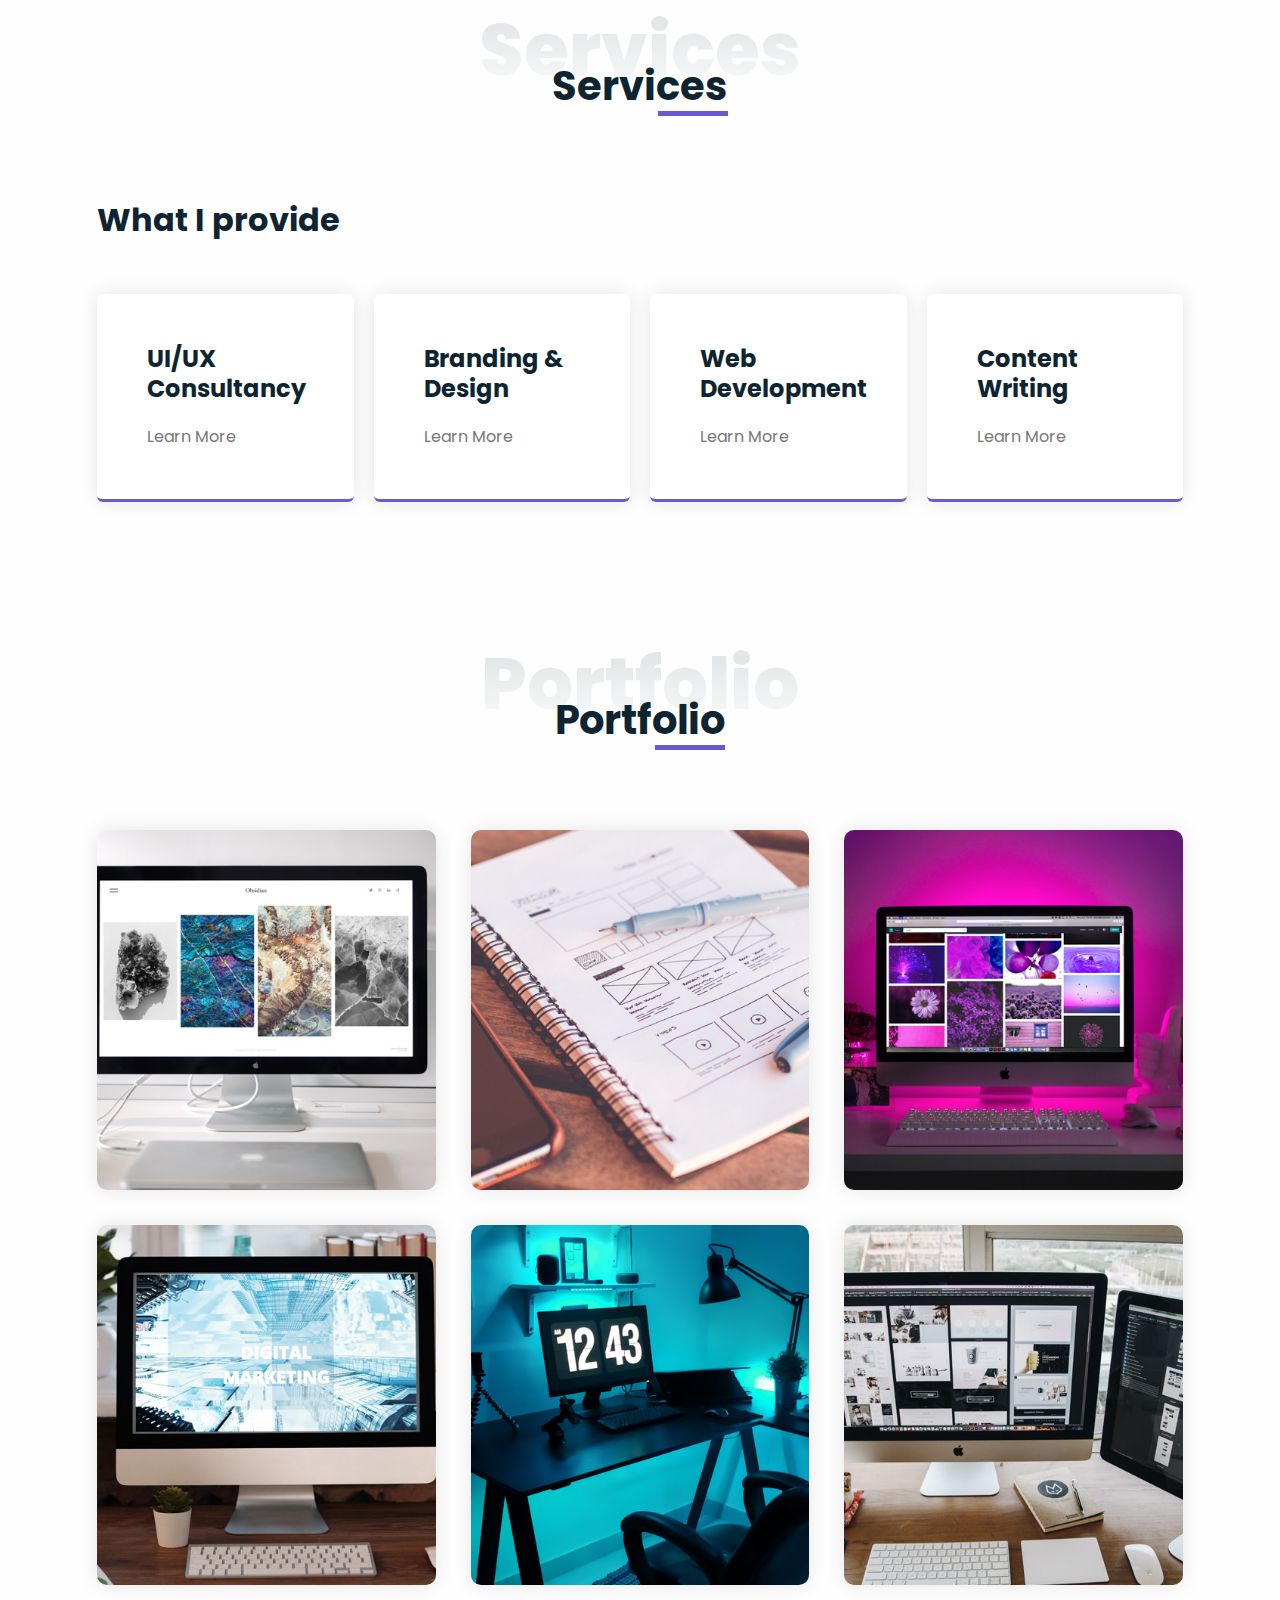
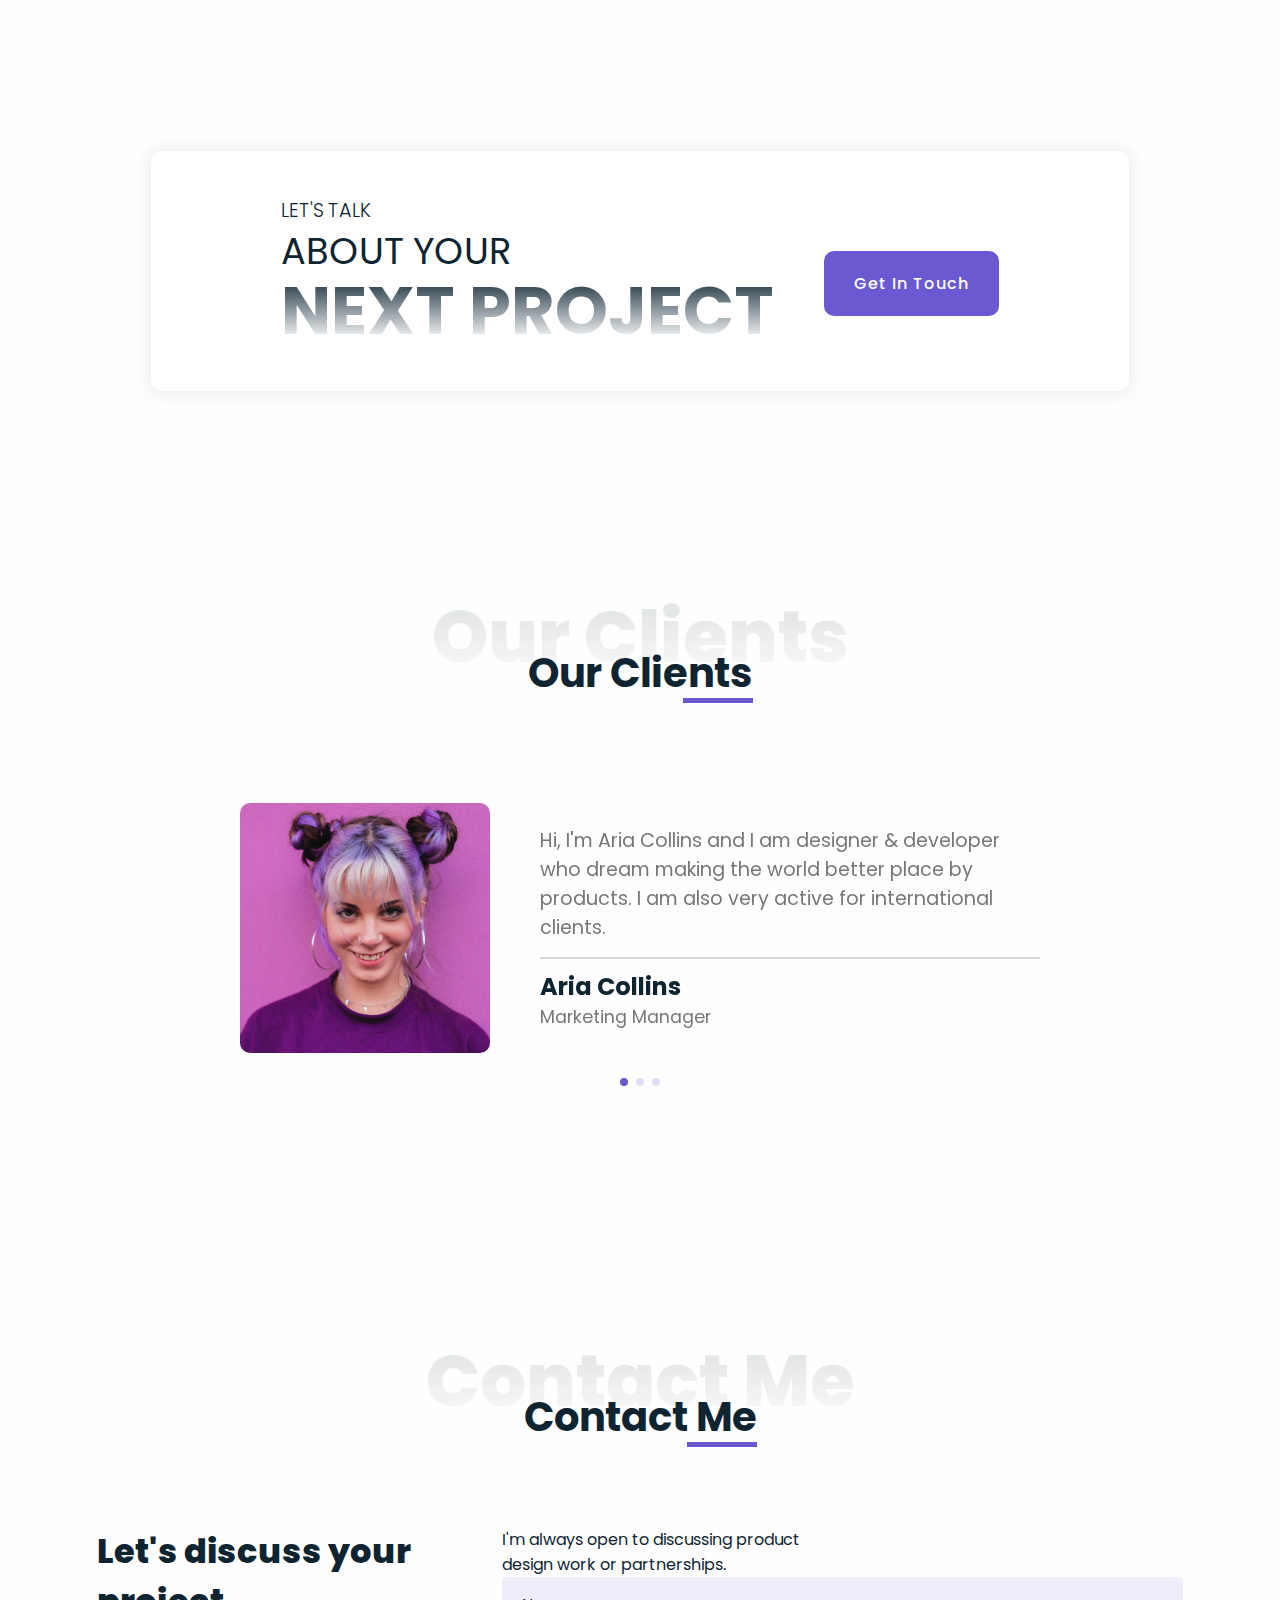
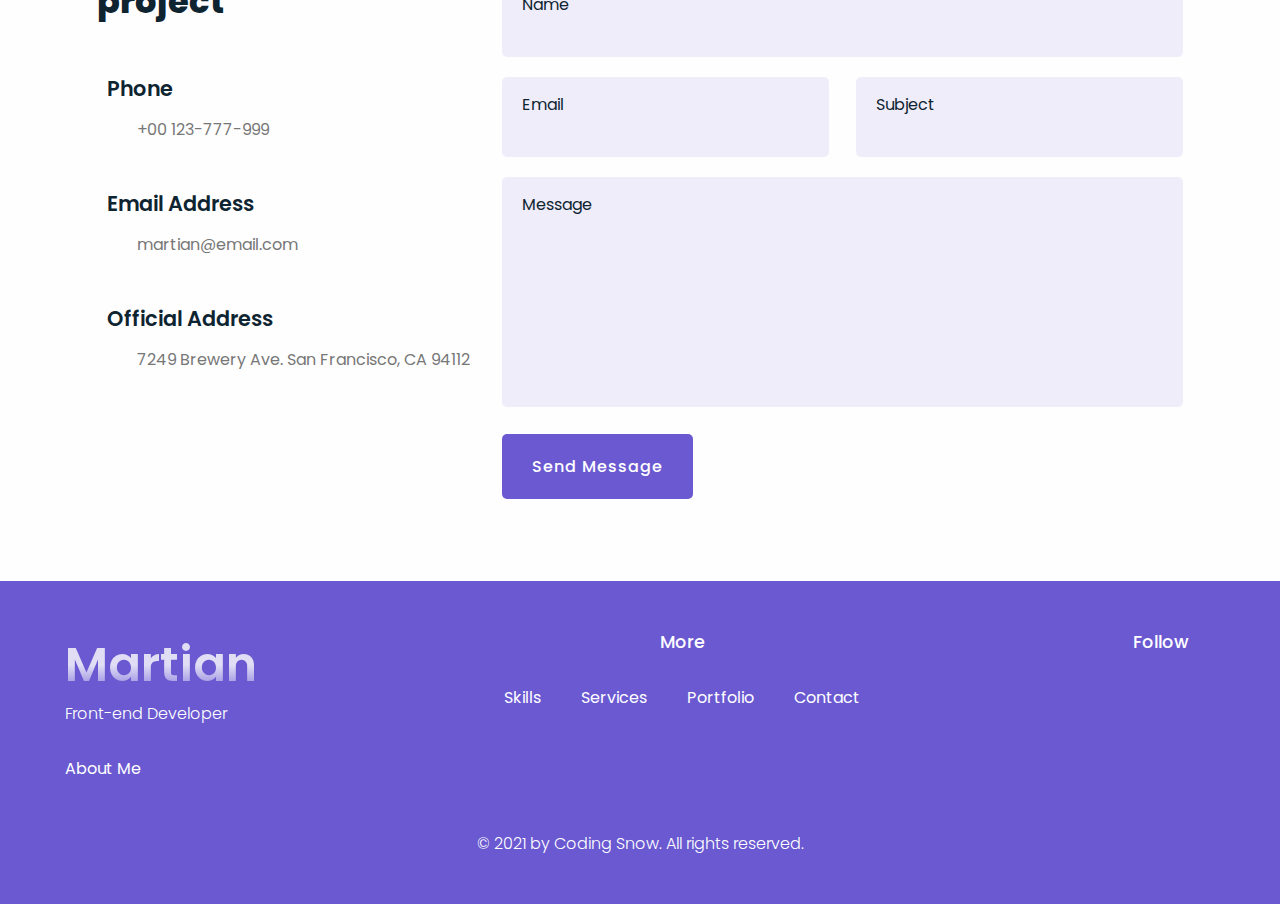
==== commit 83d5eb1c: "navigation mobile, media query" ====
--- a/site/index.html
+++ b/site/index.html
@@ -27,6 +27,7 @@
         <a href="#" class="logo">Martian</a>
         <div class="navigation">
           <div class="nav-items">
+            <div class="nav-close-btn"></div>
             <a class="active-" href="#home">Home</a>
             <a href="#about">About</a>
             <a href="#skills">Skills</a>
@@ -35,6 +36,7 @@
             <a href="#contact">Contact</a>
           </div>
         </div>
+        <div class="nav-menu-btn"></div>
       </div>
     </header>
 
--- a/site/css/style.css
+++ b/site/css/style.css
@@ -106,8 +106,6 @@
   opacity: 1;
 }
 
-
-
 /*=======Light/Dark theme button=======*/
 .theme-btn{
   z-index: 999999;
@@ -124,8 +122,13 @@
   cursor: pointer;
 }
 
-.theme-btn .fa-sun{
+.theme-btn .fa-sun,
+.theme-btn.sun .fa-moon{
   display: none;
+}
+
+.theme-btn.sun .fa-sun{
+  display: block;
 }
 
 /*=======Scroll bar=======*/
@@ -187,7 +190,6 @@
   font-weight: 500;
 }
 
-
 .nav-items a.active{
   color: var(--second-color);
 }
@@ -198,6 +200,10 @@
 
 .nav-items a:hover{
   color: var(--second-color);
+}
+
+.nav-menu-btn{
+  display: none;
 }
 
 /*=======Home section=======*/
@@ -300,8 +306,6 @@
   }
 }
 
-
-
 /*=======Common styles for all sections=======*/
 .flex-center{
   display: flex;
@@ -311,7 +315,7 @@
 
 .section{
   position: relative;
-  width: 1150px;
+  max-width: 1150px;
   margin-left: auto;
   margin-right: auto;
   padding: 6rem 2rem 2rem;
@@ -319,7 +323,7 @@
 
 .sub-section{
   position: relative;
-  width: 1150px;
+  max-width: 1150px;
   margin-left: auto;
   margin-right: auto;
   padding: 6rem 0;
@@ -403,6 +407,14 @@
 .about-info .professional-list{
   display: flex;
   column-gap: 30px;
+}
+
+.about-info .professional-list .list-item {
+  display: flex;
+  justify-content: center;
+  align-items: center;
+  column-gap: 15px;
+  margin-bottom: 20px;
 }
 
 .about-info .professional-list .list-item h3 {
@@ -1068,7 +1080,7 @@
 
 .footer-container .follow a{
   font-size: 1.5em;
-  margin: 20px;
+  margin: 18px;
 }
 
 .footer-copyright p{
@@ -1080,25 +1092,224 @@
 /*=======Media query max-width 1070px=======*/
 @media screen and (max-width: 1070px){
   /*=======Header navigation menu=======*/
+  .navigation{
+    position: fixed;
+    width: 100%;
+    height: 100vh;
+    top: 0;
+    left: 0;
+    display: flex;
+    justify-content: center;
+    align-items: center;
+    background: var(--transparent-color-01);
+    visibility: hidden;
+    opacity: 0;
+    transition: .3s ease;
+  }
+
+  .navigation.active{
+    visibility: visible;
+    opacity: 1;
+  }
+
+  .nav-items{
+    position: relative;
+    background: var(--modal-bg-color);
+    width: 600px;
+    max-width: 600px;
+    display: flex;
+    align-items: center;
+    flex-direction: column;
+    margin: 20px;
+    padding: 40px;
+    border-radius: 10px;
+    box-shadow: var(--box-shadow);
+    transform: translateY(-50px);
+    transition: .3s ease;
+  }
+
+  .navigation.active .nav-items{
+    transform: translateY(0);
+  }
+
+  .nav-items a{
+    margin: 15px 50px;
+  }
+
+  .nav-close-btn{
+    position: absolute;
+    background: url(../images/close-btn.png)no-repeat;
+    filter: var(--color-filter);
+    background-size: 12px;
+    background-position: center;
+    width: 40px;
+    height: 40px;
+    top: 0;
+    right: 0;
+    margin: 10px;
+    cursor: pointer;
+  }
+
+  .nav-menu-btn{
+    background: url(../images/menu-btn.png) no-repeat;
+    filter: var(--color-filter);
+    background-size: 30px;
+    background-position: center;
+    width: 40px;
+    height: 40px;
+    cursor: pointer;
+    display: block;
+  }
 
   /*=======Home section=======*/
+  .home .home-container .info{
+    font-size: 0.85rem;
+  }
 
   /*=======About section=======*/
+  .about .container .content{
+    display: grid;
+    width: 100%;
+    row-gap: 20px;
+  }
+
+  .about-img img{
+    min-width: 0;
+    width: 100%;
+  }
+
+  .about-info{
+    min-width: 0;
+    width: 100%;
+  }
+
+  .about-info .professional-list{
+    flex-direction: column;
+  }
+
+  .about-info .professional-list .list-item{
+    justify-content: start;
+  }
 
   /*=======Get-in-touct=======*/
+  .get-in-touch .contact-card{
+    display: grid;
+    width: 100%;
+  }
+
+  .contact-card .title{
+    font-size: 0.8rem;
+    line-height: 50px;
+  }
 
   /*=======Our clients=======*/
+  .client-swiper .swiper-slide{
+    flex-direction: column;
+  }
+
+  .client-details{
+    text-align: center;
+  }
 
   /*=======Contact section=======*/
+  .contact .content{
+    flex-direction: column;
+    font-size: 0.9rem;
+  }
+
+  .contact .contact-left{
+    margin-bottom: 40px;
+  }
+
+  .contact-form .second-row{
+    flex-direction: column;
+  }
+
+  .contact-form .second-row input{
+    width: 100%;
+  }
 
   /*=======Footer=======*/
+  footer .footer-container{
+    flex-direction: column;
+  }
+
+  .footer-container .about, .footer-container .info{
+    display: flex;
+    justify-content: center;
+    align-items: center;
+    flex-direction: column;
+    margin-bottom: 50px;
+  }
+
+  .footer-container .info ul{
+    align-items: center;
+    flex-direction: column;
+  }
+
+  .footer-container .info ul li{
+    margin: 5px 0;
+  }
+
+  .footer-container .hr{
+    width: 100%;
+    height: 2px;
+    background: rgba(255, 255, 255, 0.1);
+    margin: 10px 0 22px;
+  }
 }
 
 /*=======Media query max-width 730px=======*/
 @media screen and (max-width: 730px){
   /*=======Common styles for all sections=======*/
+  body{
+    margin: 5rem 0 0 0;
+  }
+
+  .section-title-01{
+    font-size: 3em;
+  }
+
+  .section-title-02{
+    font-size: 2em;
+    transform: translateY(-65px);
+  }
 
   /*=======Home section=======*/
+  .home .home-container{
+    display: grid;
+  }
+
+  .home-container .home-img{
+    position: absolute;
+  }
+
+  .home-container .home-img img{
+    width: 65%;
+    transform: translate(80px, -180px);
+  }
+
+  .home .home-container .info{
+    font-size: 0.8rem;
+  }
+
+  .media-icons{
+    margin-bottom: 80px;
+  }
+
+
 
   /*=======Get-in-touch section=======*/
+  .get-in-touch .contact-card{
+    display: grid;
+  }
+
+  .contact-card .title{
+    font-size: 0.6rem;
+    line-height: 40px;
+  }
+
+  .contact-card .contact-btn .btn{
+    font-size: 0.8rem;
+  }
 }